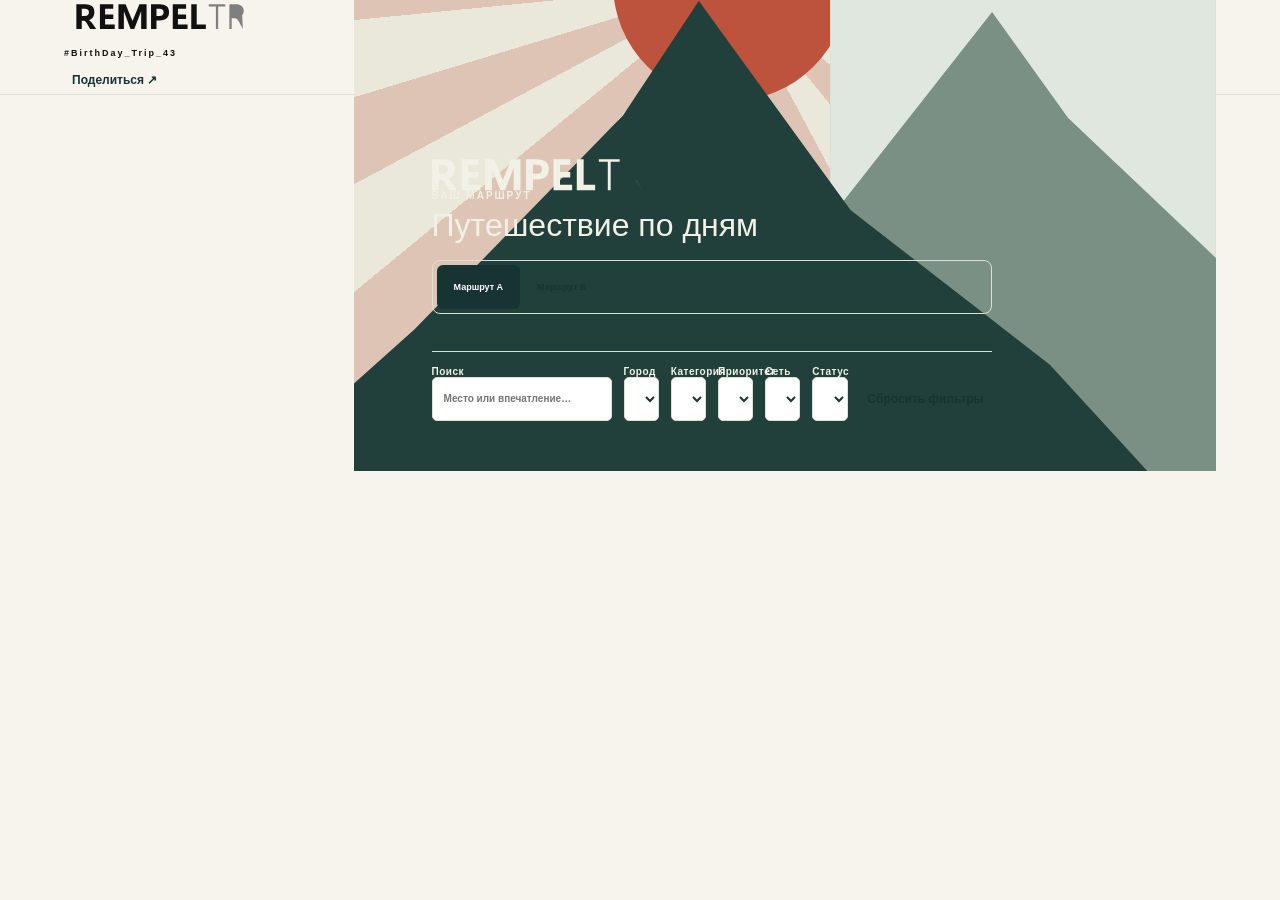
==== index.html @ 2cf1b439 "Bump app entry after recovery" ====
<!doctype html><html lang="ru"><head><meta charset="utf-8"><meta name="viewport" content="width=device-width,initial-scale=1,viewport-fit=cover"><meta name="theme-color" content="#142d2c"><meta name="apple-mobile-web-app-capable" content="yes"><meta name="description" content="REMPELtravel: Япония и Китай, 29 ноября — 11 декабря 2026"><link rel="manifest" href="./manifest.webmanifest?v=33"><link rel="apple-touch-icon" sizes="180x180" href="./apple-touch-icon.png?v=33"><link rel="icon" type="image/png" sizes="32x32" href="./favicon-32.png?v=33"><link rel="icon" type="image/png" sizes="48x48" href="./favicon-48.png?v=33"><link rel="icon" type="image/svg+xml" sizes="any" href="./icon.svg?v=33"><link rel="stylesheet" href="./leaflet.css"><link rel="stylesheet" href="./style.css?v=66"><link rel="stylesheet" href="./mobile.css?v=51"><link rel="stylesheet" href="./journey.css?v=39"><title>REMPEL TRAVEL · За закатами и рассветами</title><link rel="stylesheet" href="./globe.css?v=56"></head><body data-mobile-view="day" data-mobile-filters="closed">
<header><a class="brand" href="./" aria-label="REMPEL TRAVEL"><svg xmlns="http://www.w3.org/2000/svg" viewBox="-50 -50 1093.6047010461334 200" role="img" aria-label="REMPEL TRAVEL"><title>REMPEL TRAVEL</title><desc>Original REMPEL contours, revision 21. TRAVEL: Segoe UI Semilight uppercase; cap height H=H; descriptor #7F7F7F; clear space 0.5H.</desc><g fill="#111111" fill-rule="evenodd" transform="translate(-60 -60)"><path d="M60 60 L96 60 C121 60 133 71 133 92 C133 109 124 120 111 124 C118 127 123 134 128 142 L140.5 160 L116 160 L100 133 C97 128 94 126 89 126 L82 126 L82 160 L60 160 Z M82 78 L82 107 L94 107 C106 107 111 102 111 92 C111 83 106 78 94 78 Z M82 78"/><path d="M155.5 60 L209.5 60 L209.5 78 L176.5 78 L176.5 101 L209.5 101 L209.5 119 L176.5 119 L176.5 142 L215.5 142 L215.5 160 L155.5 160 Z M155.5 60"/><path d="M230.5 60 L259.5 60 L287.5 127 L315.5 60 L344.5 60 L344.5 160 L322.5 160 L322.5 88 L294.5 160 L279.5 160 L252.5 88 L252.5 160 L230.5 160 Z M230.5 60"/><path d="M362.5 60 L397.5 60 C422.5 60 435.5 71 435.5 92 C435.5 113 422.5 125 397.5 125 L384.5 125 L384.5 160 L362.5 160 Z M384.5 78 L384.5 107 L396.5 107 C408.5 107 413.5 102 413.5 92 C413.5 83 408.5 78 396.5 78 Z M384.5 78"/><path d="M450.5 60 L504.5 60 L504.5 78 L471.5 78 L471.5 101 L504.5 101 L504.5 119 L471.5 119 L471.5 142 L510.5 142 L510.5 160 L450.5 160 Z M450.5 60"/><path d="M525.5 60 L547.5 60 L547.5 142 L584.5 142 L584.5 160 L525.5 160 Z M525.5 60"/></g><path fill="#7F7F7F" fill-rule="evenodd" transform="translate(532.9352496631169 -54.11436402190595) scale(1.1425383550697068)" d="M36.377 54.81 L36.377 134.888 L28.259 134.888 L28.259 54.81 L3.052 54.81 L3.052 47.363 L61.646 47.363 L61.646 54.81 Z M123.718 134.888 L110.535 109.802 C109.233 107.32 107.971 105.245 106.751 103.577 C105.53 101.908 104.268 100.576 102.966 99.579 C101.664 98.582 100.271 97.87 98.785 97.443 C97.3 97.015 95.642 96.802 93.811 96.802 L84.167 96.802 L84.167 134.888 L76.05 134.888 L76.05 47.363 L101.257 47.363 C104.553 47.363 107.737 47.852 110.809 48.828 C113.881 49.805 116.618 51.249 119.019 53.162 C121.419 55.074 123.342 57.475 124.786 60.364 C126.231 63.253 126.953 66.61 126.953 70.435 C126.953 73.527 126.485 76.375 125.549 78.979 C124.613 81.584 123.281 83.893 121.552 85.907 C119.822 
<main><section class="mobile-summary" aria-label="Краткий план"><div class="mobile-summary-top"><span>#BirthDay_Trip_43</span><button id="shareAppTop" class="quiet" type="button">Поделиться ↗</button></div><div class="mobile-cover"><h1><span>За закатами</span><em>и рассветами</em></h1><div class="landscape" aria-hidden="true"><span class="sun"></span><span class="mountain back"></span><span class="mountain"></span><span class="landscape-caption"><svg class="landscape-lockup" xmlns="http://www.w3.org/2000/svg" viewBox="0 -110 1801.484470683894 230" role="img" aria-label="REMPEL TRAVEL / JOURNEYS · 日本 · 中国"><title>REMPEL TRAVEL / JOURNEYS · 日本 · 中国</title><desc>Approved REMPEL and thin uppercase TRAVEL / JOURNEYS in one unbroken line. Japanese and Chinese descriptor above JOURNEYS, aligned to its right edge.</desc><g fill="currentColor" fill-rule="evenodd" transform="translate(-60 -60)"><path d="M60 60 L96 60 C121 60 133 71 133 92 C133 109 124 120 111 124 C118 127 123 134 128 142 L140.5 160 L116 160 L100 133 C97 128 94 126 89 126 L82 126 L82 160 L60 160 Z M82 78 L82 107 L94 107 C106 107 111 102 111 92 C111 83 106 78 94 78 Z M82 78"/><path d="M155.5 60 L209.5 60 L209.5 78 L176.5 78 L176.5 101 L209.5 101 L209.5 119 L176.5 119 L176.5 142 L215.5 142 L215.5 160 L155.5 160 Z M155.5 60"/><path d="M230.5 60 L259.5 60 L287.5 127 L315.5 60 L344.5 60 L344.5 160 L322.5 160 L322.5 88 L294.5 160 L279.5 160 L252.5 88 L252.5 160 L230.5 160 Z M230.5 60"/><path d="M362.5 60 L397.5 60 C422.5 60 435.5 71 435.5 92 C435.5 113 422.5 125 397.5 125 L384.5 125 L384.5 160 L362.5 160 Z M384.5 78 L384.5 107 L396.5 107 C408.5 107 413.5 102 413.5 92 C413.5 83 408.5 78 396.5 78 Z M384.5 78"/><path d="M450.5 60 L504.5 60 L504.5 78 L471.5 78 L471.5 101 L504.5 101 L504.5 119 L471.5 119 L471.5 142 L510.5 142 L510.5 160 L450.5 160 Z M450.5 60"/><path d="M525.5 60 L547.5 60 L547.5 142 L584.5 142 L584.5 160 L525.5 160 Z M525.5 60"/></g><path fill="currentColor" fill-rule="evenodd" transform="translate(532.9352496631169 -54.11436402190595) scale(1.1425383550697068)" d="M36.377 54.81 L36.377 134.888 L28.259 134.888 L28.259 54.81 L3.052 54.81 L3.052 47.363 L61.646 47.363 L61.646 54.81 Z M123.718 134.888 L110.535 109.802 C109.233 107.32 107.971 105.245 106.751 103.577 C105.53 10
<section class="toolbar"><div><div class="eyebrow">ВАШ МАРШРУТ</div><h2>Путешествие по дням</h2></div><div class="variant" aria-label="Вариант маршрута"><button id="variantA" aria-pressed="true">Маршрут А</button><button id="variantB" aria-pressed="false">Маршрут Б</button></div></section><p id="variantNote" class="muted"></p>
<nav id="days" aria-label="Дни путешествия"></nav>
<div class="mobile-tools"><button id="mobileFilters" type="button" aria-expanded="false">Фильтры <span aria-hidden="true">☷</span></button></div><section class="filters" aria-label="Фильтры"><label class="search">Поиск<input id="search" type="search" placeholder="Место или впечатление…"></label><label>Город<select id="city"><option value="">Все города</option></select></label><label>Категория<select id="category"><option value="">Все категории</option></select></label><label>Приоритет<select id="priority"><option value="">Все приоритеты</option><option value="main">Обязательно</option><option value="optional">По желанию</option><option value="reserve">Резерв</option></select></label><label>Сеть<select id="networkFilter"><option value="">Все сети и места</option><option value="on-running">ON / On Running</option><option value="flower-mountain">Flower MOUNTAIN</option><option value="hashilab">HASHI LAB</option><option value="art-supplies">ART SUPPLIES</option></select></label><label>Статус<select id="status"><option value="">Все места</option><option value="pending">Предстоит</option><option value="visited">Посещено</option><option value="skipped">Пропущено (ON)</option></select></label><button id="clearFilters" class="quiet">Сбросить фильтры</button></section>
<section class="journey"><div class="map-column"><div class="map-heading"><span>КАРТА ВПЕЧАТЛЕНИЙ</span><button id="fit" class="quiet">Все точки ↗</button></div><div class="map-mode-controls"><label>Карта<select id="mapMode"><option value="google">Google Maps · поиск места</option><option value="route">Все места дня · маршрут</option></select></label><label id="googlePlaceField">Показать на Google-карте<select id="googlePlace"><option value="">Обзор города</option></select></label></div><div class="map-source-controls"><label id="esriSourceField">Подложка <select id="mapProvider"><option value="english">Английские названия · Esri</option><option value="streets">Улицы · Esri (EN + местные)</option></select></label><button id="retryMap" class="quiet">Повторить ↻</button><a id="googleMap" class="google-map-link" href="https://www.google.com/maps/" target="_blank" rel="noopener">Google Maps ↗</a></div><iframe id="googleFrame" title="Google Maps — карта выбранного дня или места" loading="lazy" referrerpolicy="strict-origin-when-cross-origin" allowfullscreen></iframe><div id="map" aria-label="Интерактивная карта маршрута" hidden></div><p id="mapState" class="map-load-state" role="status">Загружаем карту…</p><label class="network-map-toggle"><input type="checkbox" id="showNetworkAlternatives"> Показать закрытые сетевые альтернативы</label><section id="mapLocationCoverage" class="map-location-coverage" aria-label="Все локации на карте"></section><section id="mapItinerary" class="map-itinerary" hidden><p id="mapPlanCoverage" role="status"></p><p id="mapPlanMissing"></p><details><summary id="mapSequenceTitle">Последовательность дня</summary><ol id="mapSequence"></ol></details></section><div class="legend"><span><i></i>Предстоит</span><span><i class="green"></i>Посещено</span><span><i class="orange"></i>Опционально / резерв</span></div><p class="map-disclaimer">Пунктир показывает порядок точек. Сплошные линии появляются после расчёта дорог ниже. Маркеры приблизительны; источники указаны в карточках, входы не проверены. Знак ? — филиал или совпадение ещё не выбраны. Маркер с + объединяет несколько записей в одной точке. Для Китая используйте поиск по китайскому названию в AMap или Apple Maps.</p><section id="roadRoutes" class="road-routes" aria-label="Маршруты по дорогам"></section><div id="weather" class="weather"></div></div><div class="day-column"><div id="dayIntro"></div><section id="journeyFollow" class="journey-follow" aria-label="Прохождение маршрута"></section><div id="places" aria-live="polite"></div></div></section>
<section class="stays"><div class="eyebrow">ПЯТЬ ОСТАНОВОК ДЛЯ ОТДЫХА</div><h2>Ваши отели</h2><p class="muted">Оплачены по вашему сообщению. Названия и даты восстановлены из проекта; бронирования и условия тарифа здесь не проверяются.</p><div id="hotels"></div></section>
<section class="catalog-update" id="catalogUpdate"></section><section id="flightGlobe" class="flight-globe" aria-label="Глобус авиамаршрута"></section><section class="practical"><div><h2>Всё важное — с собой</h2><button id="shareAppMore" type="button">Поделиться приложением ↗</button><p>У попутчика будут свои отметки. Прогресс можно передавать вручную через экспорт и импорт ниже.</p><p>Safari → «Поделиться» → «На экран Домой». После первого открытия расписание, карта точек и отметки доступны без сети. Подложка карты и погода требуют интернета.</p><p>Отметки хранятся только в этом браузере. Для второго телефона экспортируйте файл и импортируйте его там.</p><button id="export">Сохранить прогресс ↓</button><label class="import">Загрузить прогресс<input id="import" type="file" accept="application/json,.json"></label><p id="storageStatus" role="status"></p></div><div><h2>Достоверность данных</h2><p>Временные окна поездки взяты из вашей истории, не из билетов. Цены и номера брони не добавлялись. В варианте Б обязательность Otagi и G-Cans — приоритет плана, а не подтверждённый доступ.</p><p>Прогноз загружается отдельно с датой получения. Климатическая заметка не является прогнозом. Рассветы и закаты — астрономический расчёт для ровного горизонта; горы, облака и режим работы влияют на наблюдение.</p><p><a href="https://open-meteo.com/en/docs" target="_blank" rel="noopener">Open-Meteo</a> · <a href="https://www.openstreetmap.org/copyright" target="_blank" rel="noopener">© OpenStreetMap</a> · <a href="https://www.princehotels.co.jp/hakone-area/sanpo/en/" target="_blank" rel="noopener">Ранний доступ Ryuguden</a></p></div></section></main>
<footer><span>REMPEL TRAVEL</span><span>Собирайте впечатления. Сохраняйте свой ритм.</span></footer><nav class="mobile-nav" aria-label="Основные разделы"><button data-mobile-screen="day" aria-current="page"><span aria-hidden="true">☷</span>День</button><button data-mobile-screen="map"><span aria-hidden="true">⌖</span>Карта</button><button data-mobile-screen="catalog"><span aria-hidden="true">▦</span>Каталог</button><button data-mobile-screen="stays"><span aria-hidden="true">⌂</span>Отели</button><button data-mobile-screen="more"><span aria-hidden="true">···</span>Ещё</button></nav><dialog id="shareDialog"><button id="closeShare" class="quiet" type="button" aria-label="Закрыть">✕</button><h2>Поездка вдвоём</h2><p id="shareExplanation"></p><button id="shareLink" type="button">Отправить ссылку</button><a id="downloadApp" class="download-app" download="REMPELtravel.html" href="./share.html">Скачать HTML для передачи ↓</a><p>Маршрут будет одинаковым, галочки — отдельными на каждом телефоне. Для переноса отметок используйте «Сохранить прогресс» и «Загрузить прогресс».</p><p class="muted">На iPhone удобнее опубликованная HTTPS-ссылка: файл HTML может открыться в просмотрщике без интерактивных функций.</p><p id="shareStatus" role="status"></p></dialog><dialog id="journeyEditor"><button type="button" id="closeJourneyEditor" class="quiet" aria-label="Закрыть редактор">✕</button><div id="journeyEditorBody"></div></dialog><dialog id="journeyProposal"><button type="button" id="closeJourneyProposal" class="quiet" aria-label="Закрыть предложение">✕</button><div id="journeyProposalBody"></div><button type="button" id="journeyApply">Подтвердить новый порядок</button></dialog><dialog id="nearbyDialog"><h2 id="nearbyTitle"></h2><p>Близость по GPS не доказывает посещение. Подтвердите сами.</p><div class="nearby-actions"><button type="button" id="nearbyYes">✓ Да, посетили</button><button type="button" id="nearbyLater">Ещё осматриваем</button><button type="button" id="nearbyPassed">Прошли мимо</button></div><p class="journey-help">Отметку можно отменить в карточке места.</p></dialog><div id="toast" role="status"></div><dialog id="detail"><button id="closeDetail" aria-label="Закрыть карточку">✕</button><div id="detailBody"></div></dialog>
<script src="./leaflet.js"></script><script src="./suncalc.js"></script><script type="module" src="./app.mjs?v=70"></script><script type="module" src="./globe.mjs?v=56"></script></body></html>
---- leaflet.css ----
/* required styles */

.leaflet-pane,
.leaflet-tile,
.leaflet-marker-icon,
.leaflet-marker-shadow,
.leaflet-tile-container,
.leaflet-pane > svg,
.leaflet-pane > canvas,
.leaflet-zoom-box,
.leaflet-image-layer,
.leaflet-layer {
	position: absolute;
	left: 0;
	top: 0;
	}
.leaflet-container {
	overflow: hidden;
	}
.leaflet-tile,
.leaflet-marker-icon,
.leaflet-marker-shadow {
	-webkit-user-select: none;
	   -moz-user-select: none;
	        user-select: none;
	  -webkit-user-drag: none;
	}
/* Prevents IE11 from highlighting tiles in blue */
.leaflet-tile::selection {
	background: transparent;
}
/* Safari renders non-retina tile on retina better with this, but Chrome is worse */
.leaflet-safari .leaflet-tile {
	image-rendering: -webkit-optimize-contrast;
	}
/* hack that prevents hw layers "stretching" when loading new tiles */
.leaflet-safari .leaflet-tile-container {
	width: 1600px;
	height: 1600px;
	-webkit-transform-origin: 0 0;
	}
.leaflet-marker-icon,
.leaflet-marker-shadow {
	display: block;
	}
/* .leaflet-container svg: reset svg max-width decleration shipped in Joomla! (joomla.org) 3.x */
/* .leaflet-container img: map is broken in FF if you have max-width: 100% on tiles */
.leaflet-container .leaflet-overlay-pane svg {
	max-width: none !important;
	max-height: none !important;
	}
.leaflet-container .leaflet-marker-pane img,
.leaflet-container .leaflet-shadow-pane img,
.leaflet-container .leaflet-tile-pane img,
.leaflet-container img.leaflet-image-layer,
.leaflet-container .leaflet-tile {
	max-width: none !important;
	max-height: none !important;
	width: auto;
	padding: 0;
	}

.leaflet-container img.leaflet-tile {
	/* See: https://bugs.chromium.org/p/chromium/issues/detail?id=600120 */
	mix-blend-mode: plus-lighter;
}

.leaflet-container.leaflet-touch-zoom {
	-ms-touch-action: pan-x pan-y;
	touch-action: pan-x pan-y;
	}
.leaflet-container.leaflet-touch-drag {
	-ms-touch-action: pinch-zoom;
	/* Fallback for FF which doesn't support pinch-zoom */
	touch-action: none;
	touch-action: pinch-zoom;
}
.leaflet-container.leaflet-touch-drag.leaflet-touch-zoom {
	-ms-touch-action: none;
	touch-action: none;
}
.leaflet-container {
	-webkit-tap-highlight-color: transparent;
}
.leaflet-container a {
	-webkit-tap-highlight-color: rgba(51, 181, 229, 0.4);
}
.leaflet-tile {
	filter: inherit;
	visibility: hidden;
	}
.leaflet-tile-loaded {
	visibility: inherit;
	}
.leaflet-zoom-box {
	width: 0;
	height: 0;
	-moz-box-sizing: border-box;
	     box-sizing: border-box;
	z-index: 800;
	}
/* workaround for https://bugzilla.mozilla.org/show_bug.cgi?id=888319 */
.leaflet-overlay-pane svg {
	-moz-user-select: none;
	}

.leaflet-pane         { z-index: 400; }

.leaflet-tile-pane    { z-index: 200; }
.leaflet-overlay-pane { z-index: 400; }
.leaflet-shadow-pane  { z-index: 500; }
.leaflet-marker-pane  { z-index: 600; }
.leaflet-tooltip-pane   { z-index: 650; }
.leaflet-popup-pane   { z-index: 700; }

.leaflet-map-pane canvas { z-index: 100; }
.leaflet-map-pane svg    { z-index: 200; }

.leaflet-vml-shape {
	width: 1px;
	height: 1px;
	}
.lvml {
	behavior: url(#default#VML);
	display: inline-block;
	position: absolute;
	}


/* control positioning */

.leaflet-control {
	position: relative;
	z-index: 800;
	pointer-events: visiblePainted; /* IE 9-10 doesn't have auto */
	pointer-events: auto;
	}
.leaflet-top,
.leaflet-bottom {
	position: absolute;
	z-index: 1000;
	pointer-events: none;
	}
.leaflet-top {
	top: 0;
	}
.leaflet-right {
	right: 0;
	}
.leaflet-bottom {
	bottom: 0;
	}
.leaflet-left {
	left: 0;
	}
.leaflet-control {
	float: left;
	clear: both;
	}
.leaflet-right .leaflet-control {
	float: right;
	}
.leaflet-top .leaflet-control {
	margin-top: 10px;
	}
.leaflet-bottom .leaflet-control {
	margin-bottom: 10px;
	}
.leaflet-left .leaflet-control {
	margin-left: 10px;
	}
.leaflet-right .leaflet-control {
	margin-right: 10px;
	}


/* zoom and fade animations */

.leaflet-fade-anim .leaflet-popup {
	opacity: 0;
	-webkit-transition: opacity 0.2s linear;
	   -moz-transition: opacity 0.2s linear;
	        transition: opacity 0.2s linear;
	}
.leaflet-fade-anim .leaflet-map-pane .leaflet-popup {
	opacity: 1;
	}
.leaflet-zoom-animated {
	-webkit-transform-origin: 0 0;
	    -ms-transform-origin: 0 0;
	        transform-origin: 0 0;
	}
svg.leaflet-zoom-animated {
	will-change: transform;
}

.leaflet-zoom-anim .leaflet-zoom-animated {
	-webkit-transition: -webkit-transform 0.25s cubic-bezier(0,0,0.25,1);
	   -moz-transition:    -moz-transform 0.25s cubic-bezier(0,0,0.25,1);
	        transition:         transform 0.25s cubic-bezier(0,0,0.25,1);
	}
.leaflet-zoom-anim .leaflet-tile,
.leaflet-pan-anim .leaflet-tile {
	-webkit-transition: none;
	   -moz-transition: none;
	        transition: none;
	}

.leaflet-zoom-anim .leaflet-zoom-hide {
	visibility: hidden;
	}


/* cursors */

.leaflet-interactive {
	cursor: pointer;
	}
.leaflet-grab {
	cursor: -webkit-grab;
	cursor:    -moz-grab;
	cursor:         grab;
	}
.leaflet-crosshair,
.leaflet-crosshair .leaflet-interactive {
	cursor: crosshair;
	}
.leaflet-popup-pane,
.leaflet-control {
	cursor: auto;
	}
.leaflet-dragging .leaflet-grab,
.leaflet-dragging .leaflet-grab .leaflet-interactive,
.leaflet-dragging .leaflet-marker-draggable {
	cursor: move;
	cursor: -webkit-grabbing;
	cursor:    -moz-grabbing;
	cursor:         grabbing;
	}

/* marker & overlays interactivity */
.leaflet-marker-icon,
.leaflet-marker-shadow,
.leaflet-image-layer,
.leaflet-pane > svg path,
.leaflet-tile-container {
	pointer-events: none;
	}

.leaflet-marker-icon.leaflet-interactive,
.leaflet-image-layer.leaflet-interactive,
.leaflet-pane > svg path.leaflet-interactive,
svg.leaflet-image-layer.leaflet-interactive path {
	pointer-events: visiblePainted; /* IE 9-10 doesn't have auto */
	pointer-events: auto;
	}

/* visual tweaks */

.leaflet-container {
	background: #ddd;
	outline-offset: 1px;
	}
.leaflet-container a {
	color: #0078A8;
	}
.leaflet-zoom-box {
	border: 2px dotted #38f;
	background: rgba(255,255,255,0.5);
	}


/* general typography */
.leaflet-container {
	font-family: "Helvetica Neue", Arial, Helvetica, sans-serif;
	font-size: 12px;
	font-size: 0.75rem;
	line-height: 1.5;
	}


/* general toolbar styles */

.leaflet-bar {
	box-shadow: 0 1px 5px rgba(0,0,0,0.65);
	border-radius: 4px;
	}
.leaflet-bar a {
	background-color: #fff;
	border-bottom: 1px solid #ccc;
	width: 26px;
	height: 26px;
	line-height: 26px;
	display: block;
	text-align: center;
	text-decoration: none;
	color: black;
	}
.leaflet-bar a,
.leaflet-control-layers-toggle {
	background-position: 50% 50%;
	background-repeat: no-repeat;
	display: block;
	}
.leaflet-bar a:hover,
.leaflet-bar a:focus {
	background-color: #f4f4f4;
	}
.leaflet-bar a:first-child {
	border-top-left-radius: 4px;
	border-top-right-radius: 4px;
	}
.leaflet-bar a:last-child {
	border-bottom-left-radius: 4px;
	border-bottom-right-radius: 4px;
	border-bottom: none;
	}
.leaflet-bar a.leaflet-disabled {
	cursor: default;
	background-color: #f4f4f4;
	color: #bbb;
	}

.leaflet-touch .leaflet-bar a {
	width: 30px;
	height: 30px;
	line-height: 30px;
	}
.leaflet-touch .leaflet-bar a:first-child {
	border-top-left-radius: 2px;
	border-top-right-radius: 2px;
	}
.leaflet-touch .leaflet-bar a:last-child {
	border-bottom-left-radius: 2px;
	border-bottom-right-radius: 2px;
	}

/* zoom control */

.leaflet-control-zoom-in,
.leaflet-control-zoom-out {
	font: bold 18px 'Lucida Console', Monaco, monospace;
	text-indent: 1px;
	}

.leaflet-touch .leaflet-control-zoom-in, .leaflet-touch .leaflet-control-zoom-out  {
	font-size: 22px;
	}


/* layers control */

.leaflet-control-layers {
	box-shadow: 0 1px 5px rgba(0,0,0,0.4);
	background: #fff;
	border-radius: 5px;
	}
.leaflet-control-layers-toggle {
	background-image: url(images/layers.png);
	width: 36px;
	height: 36px;
	}
.leaflet-retina .leaflet-control-layers-toggle {
	background-image: url(images/layers-2x.png);
	background-size: 26px 26px;
	}
.leaflet-touch .leaflet-control-layers-toggle {
	width: 44px;
	height: 44px;
	}
.leaflet-control-layers .leaflet-control-layers-list,
.leaflet-control-layers-expanded .leaflet-control-layers-toggle {
	display: none;
	}
.leaflet-control-layers-expanded .leaflet-control-layers-list {
	display: block;
	position: relative;
	}
.leaflet-control-layers-expanded {
	padding: 6px 10px 6px 6px;
	color: #333;
	background: #fff;
	}
.leaflet-control-layers-scrollbar {
	overflow-y: scroll;
	overflow-x: hidden;
	padding-right: 5px;
	}
.leaflet-control-layers-selector {
	margin-top: 2px;
	position: relative;
	top: 1px;
	}
.leaflet-control-layers label {
	display: block;
	font-size: 13px;
	font-size: 1.08333em;
	}
.leaflet-control-layers-separator {
	height: 0;
	border-top: 1px solid #ddd;
	margin: 5px -10px 5px -6px;
	}

/* Default icon URLs */
.leaflet-default-icon-path { /* used only in path-guessing heuristic, see L.Icon.Default */
	background-image: url(images/marker-icon.png);
	}


/* attribution and scale controls */

.leaflet-container .leaflet-control-attribution {
	background: #fff;
	background: rgba(255, 255, 255, 0.8);
	margin: 0;
	}
.leaflet-control-attribution,
.leaflet-control-scale-line {
	padding: 0 5px;
	color: #333;
	line-height: 1.4;
	}
.leaflet-control-attribution a {
	text-decoration: none;
	}
.leaflet-control-attribution a:hover,
.leaflet-control-attribution a:focus {
	text-decoration: underline;
	}
.leaflet-attribution-flag {
	display: inline !important;
	vertical-align: baseline !important;
	width: 1em;
	height: 0.6669em;
	}
.leaflet-left .leaflet-control-scale {
	margin-left: 5px;
	}
.leaflet-bottom .leaflet-control-scale {
	margin-bottom: 5px;
	}
.leaflet-control-scale-line {
	border: 2px solid #777;
	border-top: none;
	line-height: 1.1;
	padding: 2px 5px 1px;
	white-space: nowrap;
	-moz-box-sizing: border-box;
	     box-sizing: border-box;
	background: rgba(255, 255, 255, 0.8);
	text-shadow: 1px 1px #fff;
	}
.leaflet-control-scale-line:not(:first-child) {
	border-top: 2px solid #777;
	border-bottom: none;
	margin-top: -2px;
	}
.leaflet-control-scale-line:not(:first-child):not(:last-child) {
	border-bottom: 2px solid #777;
	}

.leaflet-touch .leaflet-control-attribution,
.leaflet-touch .leaflet-control-layers,
.leaflet-touch .leaflet-bar {
	box-shadow: none;
	}
.leaflet-touch .leaflet-control-layers,
.leaflet-touch .leaflet-bar {
	border: 2px solid rgba(0,0,0,0.2);
	background-clip: padding-box;
	}


/* popup */

.leaflet-popup {
	position: absolute;
	text-align: center;
	margin-bottom: 20px;
	}
.leaflet-popup-content-wrapper {
	padding: 1px;
	text-align: left;
	border-radius: 12px;
	}
.leaflet-popup-content {
	margin: 13px 24px 13px 20px;
	line-height: 1.3;
	font-size: 13px;
	font-size: 1.08333em;
	min-height: 1px;
	}
.leaflet-popup-content p {
	margin: 17px 0;
	margin: 1.3em 0;
	}
.leaflet-popup-tip-container {
	width: 40px;
	height: 20px;
	position: absolute;
	left: 50%;
	margin-top: -1px;
	margin-left: -20px;
	overflow: hidden;
	pointer-events: none;
	}
.leaflet-popup-tip {
	width: 17px;
	height: 17px;
	padding: 1px;

	margin: -10px auto 0;
	pointer-events: auto;

	-webkit-transform: rotate(45deg);
	   -moz-transform: rotate(45deg);
	    -ms-transform: rotate(45deg);
	        transform: rotate(45deg);
	}
.leaflet-popup-content-wrapper,
.leaflet-popup-tip {
	background: white;
	color: #333;
	box-shadow: 0 3px 14px rgba(0,0,0,0.4);
	}
.leaflet-container a.leaflet-popup-close-button {
	position: absolute;
	top: 0;
	right: 0;
	border: none;
	text-align: center;
	width: 24px;
	height: 24px;
	font: 16px/24px Tahoma, Verdana, sans-serif;
	color: #757575;
	text-decoration: none;
	background: transparent;
	}
.leaflet-container a.leaflet-popup-close-button:hover,
.leaflet-container a.leaflet-popup-close-button:focus {
	color: #585858;
	}
.leaflet-popup-scrolled {
	overflow: auto;
	}

.leaflet-oldie .leaflet-popup-content-wrapper {
	-ms-zoom: 1;
	}
.leaflet-oldie .leaflet-popup-tip {
	width: 24px;
	margin: 0 auto;

	-ms-filter: "progid:DXImageTransform.Microsoft.Matrix(M11=0.70710678, M12=0.70710678, M21=-0.70710678, M22=0.70710678)";
	filter: progid:DXImageTransform.Microsoft.Matrix(M11=0.70710678, M12=0.70710678, M21=-0.70710678, M22=0.70710678);
	}

.leaflet-oldie .leaflet-control-zoom,
.leaflet-oldie .leaflet-control-layers,
.leaflet-oldie .leaflet-popup-content-wrapper,
.leaflet-oldie .leaflet-popup-tip {
	border: 1px solid #999;
	}


/* div icon */

.leaflet-div-icon {
	background: #fff;
	border: 1px solid #666;
	}


/* Tooltip */
/* Base styles for the element that has a tooltip */
.leaflet-tooltip {
	position: absolute;
	padding: 6px;
	background-color: #fff;
	border: 1px solid #fff;
	border-radius: 3px;
	color: #222;
	white-space: nowrap;
	-webkit-user-select: none;
	-moz-user-select: none;
	-ms-user-select: none;
	user-select: none;
	pointer-events: none;
	box-shadow: 0 1px 3px rgba(0,0,0,0.4);
	}
.leaflet-tooltip.leaflet-interactive {
	cursor: pointer;
	pointer-events: auto;
	}
.leaflet-tooltip-top:before,
.leaflet-tooltip-bottom:before,
.leaflet-tooltip-left:before,
.leaflet-tooltip-right:before {
	position: absolute;
	pointer-events: none;
	border: 6px solid transparent;
	background: transparent;
	content: "";
	}

/* Directions */

.leaflet-tooltip-bottom {
	margin-top: 6px;
}
.leaflet-tooltip-top {
	margin-top: -6px;
}
.leaflet-tooltip-bottom:before,
.leaflet-tooltip-top:before {
	left: 50%;
	margin-left: -6px;
	}
.leaflet-tooltip-top:before {
	bottom: 0;
	margin-bottom: -12px;
	border-top-color: #fff;
	}
.leaflet-tooltip-bottom:before {
	top: 0;
	margin-top: -12px;
	margin-left: -6px;
	border-bottom-color: #fff;
	}
.leaflet-tooltip-left {
	margin-left: -6px;
}
.leaflet-tooltip-right {
	margin-left: 6px;
}
.leaflet-tooltip-left:before,
.leaflet-tooltip-right:before {
	top: 50%;
	margin-top: -6px;
	}
.leaflet-tooltip-left:before {
	right: 0;
	margin-right: -12px;
	border-left-color: #fff;
	}
.leaflet-tooltip-right:before {
	left: 0;
	margin-left: -12px;
	border-right-color: #fff;
	}

/* Printing */

@media print {
	/* Prevent printers from removing background-images of controls. */
	.leaflet-control {
		-webkit-print-color-adjust: exact;
		print-color-adjust: exact;
		}
	}
---- style.css ----
:root{--ink:#173332;--paper:#f6f4ed;--red:#ba4b37;--line:#dedfd5;--muted:#667675;--green:#23775d;--orange:#a57623}*{box-sizing:border-box}body{margin:0;background:var(--paper);color:var(--ink);font:15px/1.55 Calibri,sans-serif}button,input,select{font:inherit}button,a,label,input,select{-webkit-tap-highlight-color:transparent}button{cursor:pointer;border:1px solid var(--line);border-radius:6px;background:white;color:var(--ink);min-height:44px;padding:10px 17px}button:hover{border-color:var(--ink)}button:focus-visible,a:focus-visible,input:focus-visible,select:focus-visible{outline:3px solid #d59e45;outline-offset:3px}a{color:inherit;text-underline-offset:4px}header{height:95px;max-width:1440px;margin:auto;padding:20px 5%;display:flex;align-items:center;justify-content:space-between;border-bottom:1px solid var(--line)}.brand{font-weight:750;font-size:26px;letter-spacing:5px;text-decoration:none;line-height:1.1}.brand span{display:block;font-size:9px;letter-spacing:3.4px;margin-top:7px}.header-note{font-size:12px;text-transform:uppercase;letter-spacing:2px}#connection{font-size:12px}main{max-width:1320px;margin:auto;padding:0 38px}.hero{display:grid;grid-template-columns:1fr 1fr;min-height:400px;overflow:hidden;border-bottom:1px solid var(--line);margin-bottom:42px}.hero-copy{padding:45px 0 30px}.eyebrow{font-size:10px;letter-spacing:2px;font-weight:700}.hero h1{font-family:Calibri,sans-serif;font-size:76px;line-height:.98;font-weight:400;letter-spacing:-3px;margin:22px 0}.hero em{font-weight:400;color:var(--red)}.hero p{font-size:18px}.hero p span{font-size:13px;color:var(--muted)}.trip-stats{display:flex;gap:35px;margin-top:25px;font-size:25px}.trip-stats small{font-size:10px;text-transform:uppercase;letter-spacing:1px;display:block;color:var(--muted)}.landscape{background:#e9e8db;position:relative;overflow:hidden;margin:30px 0 30px 20px;border-radius:100% 100% 0 0 / 75% 75% 0 0;min-height:350px}.sun{position:absolute;width:135px;height:135px;background:#bd523d;border-radius:50%;top:50px;left:37%}.mountain{position:absolute;background:#21403c;width:110%;height:240px;clip-path:polygon(0 100%,20% 66%,42% 23%,50% 0,66% 42%,87% 73%,100% 100%);bottom:-20px;left:-15%}.mountain.back{left:19%;bottom:0;background:#7b9084;height:210px;transform:scaleX(-1)}.landscape-caption{position:absolute;bottom:23px;left:28px;color:#f2f1e7;font-size:11px;letter-spacing:3px}.landscape-number{position:absolute;right:25px;bottom:5px;font:85px Calibri;color:#ffffff2e}.toolbar{display:flex;justify-content:space-between;align-items:center;gap:15px}h2{font:32px/1.2 Calibri,sans-serif;font-weight:400;margin:10px 0 15px}.variant{display:flex;padding:4px;border:1px solid var(--line);border-radius:8px}.variant button{border:0;background:transparent;white-space:nowrap}.variant [aria-pressed=true]{background:var(--ink);color:white}.muted{color:var(--muted);font-size:13px}#variantNote{margin:0 0 20px}#days{display:flex;gap:8px;overflow:auto;padding:0 0 17px;scrollbar-width:thin}#days button{min-width:86px;text-align:left;padding:10px 14px;background:transparent;border-radius:4px;font-size:10px}#days strong{display:block;font-size:23px;font-weight:500}#days button.active{background:var(--ink);color:white;border-color:var(--ink)}.filters{display:flex;gap:12px;align-items:flex-end;padding:20px 0;border-top:1px solid var(--line)}.filters label{font-size:10px;letter-spacing:.5px;flex:1;min-width:0}.filters .search{flex:1.5}input,select{display:block;width:100%;background:#fff;border:1px solid var(--line);border-radius:5px;padding:11px;color:var(--ink);margin-top:5px;min-height:44px}.quiet{background:transparent;border:0;padding:5px 8px;font-size:12px}.journey{display:grid;grid-template-columns:1.15fr 1fr;gap:32px;align-items:start}.map-column{position:sticky;top:15px}.map-heading{display:flex;justify-content:space-between;align-items:center;border:1px solid var(--line);border-bottom:0;padding:3px 12px;font-size:9px;letter-spacing:1.5px;background:#eeeede}#map{height:470px;background:#e0e7df;border:1px solid var(--line);z-index:1}.leaflet-container{font-family:inherit}.pin{border-radius:50%;color:white;background:var(--red);border:2px solid white;box-shadow:0 2px 8px #0004;text-align:center;line-height:26px;font-weight:700;font-size:11px}.pin.done{background:var(--green)}.pin.optional{background:var(--orange)}.legend{display:flex;gap:15px;flex-wrap:wrap;font-size:10px;margin:15px 0 8px}.legend i{display:inline-block;width:7px;height:7px;border-radius:50%;background:var(--red);margin-right:6px}.legend i.green{background:var(--green)}.legend i.orange{background:var(--orange)}.map-disclaimer{font-size:10px;color:var(--muted);max-width:650px}.weather{padding:18px;background:#e9ede5;border-radius:5px;margin:22px 0}.weather h3{font-size:13px;margin:0 0 8px}.weather p{font-size:12px;margin:8px 0}.solar{display:flex;gap:25px}.solar strong{font-size:23px;font-weight:400;display:block}.solar small{font-size:10px}.day-kicker{font-size:10px;letter-spacing:1px;text-transform:uppercase;color:var(--red)}.day-column h2{font-size:30px;margin:8px 0}.day-note{font-size:12px;color:var(--muted);margin-bottom:22px}.result-count{font-size:10px;letter-spacing:1px;text-transform:uppercase;margin:17px 0}article.place{display:grid;grid-template-columns:28px 1fr;gap:12px;background:#fffdfa;border:1px solid var(--line);border-radius:5px;padding:17px;margin:0 0 10px}article.place.done{background:#edf4ee;border-color:#c2dacb}.check{width:23px;height:23px;accent-color:var(--green);margin:4px 0;cursor:pointer}.place-top{display:flex;justify-content:space-between;gap:10px;align-items:center}.tag{font-size:9px;text-transform:uppercase;letter-spacing:1px;color:var(--muted)}.time{font-size:11px;font-weight:700;color:var(--red)}.place h3{margin:6px 0;font-size:16px;font-weight:600;line-height:1.3}.place h3 button{font:inherit;min-height:0;padding:0;border:0;background:none;text-align:left}.place p{font-size:12px;color:var(--muted);margin:7px 0}.place-links{display:flex;gap:13px;flex-wrap:wrap;font-size:11px;margin-top:12px}.geo-note{font-size:10px!important;color:#98702e!important}.empty{padding:40px 15px;border:1px dashed var(--line);color:var(--muted)}.stays{border-top:1px solid var(--line);margin-top:45px;padding-top:28px}#hotels{display:grid;grid-template-columns:repeat(5,1fr);gap:12px;margin:22px 0}.hotel{border-top:2px solid var(--ink);padding:14px 10px 14px 0}.hotel small{font-size:10px;color:var(--red)}.hotel h3{font-size:14px;min-height:55px;margin:10px 0}.hotel p{font-size:11px;color:var(--muted)}.hotel a{font-size:11px}.practical{display:grid;grid-template-columns:1fr 1fr;gap:55px;padding:30px 0 40px;border-top:1px solid var(--line)}.practical h2{font-size:25px}.practical p{font-size:12px;color:var(--muted)}.import{display:inline-block;padding:12px;cursor:pointer;text-decoration:underline;font-size:12px}.import input{position:absolute;width:1px;height:1px;opacity:0;padding:0;min-height:0}footer{display:flex;justify-content:space-between;gap:20px;background:var(--ink);color:var(--paper);padding:25px 5%;font-size:11px;letter-spacing:1px}dialog{max-width:540px;width:calc(100% - 24px);border:0;border-radius:12px;padding:30px;background:var(--paper);color:var(--ink);max-height:90dvh}dialog::backdrop{background:#10282699}#closeDetail{float:right}dialog h2{font-size:30px;clear:both;padding-top:15px}dialog p{font-size:13px}dialog select{margin:15px 0}#toast{position:fixed;bottom:25px;left:50%;transform:translateX(-50%);background:var(--ink);color:white;padding:12px 20px;border-radius:8px;z-index:2000;display:none;max-width:90%;font-size:12px}#toast.show{display:block}@media(min-width:1500px){main{max-width:1400px}}@media(max-width:800px){header{height:78px;padding:15px 20px}.header-note{display:none}main{padding:0 20px}.hero{min-height:320px;grid-template-columns:1.1fr .9fr;margin-bottom:27px}.hero-copy{padding:30px 0 20px}.hero h1{font-size:53px;letter-spacing:-2px}.hero p{font-size:16px}.hero p span{font-size:11px}.eyebrow{font-size:8px;letter-spacing:1.2px}.landscape{margin:25px -60px 25px 5px;min-height:260px}.sun{width:85px;height:85px;top:55px;left:25%}.mountain{height:190px}.mountain.back{height:170px}.landscape-caption{font-size:8px;left:15px}.landscape-number{display:none}.trip-stats{gap:22px;font-size:22px}.trip-stats small{font-size:8px}h2{font-size:27px}.toolbar{align-items:start}.variant button{padding:9px;font-size:12px}.filters{flex-wrap:wrap;gap:9px}.filters .search{flex-basis:100%}.filters label{flex-basis:27%}.filters .quiet{width:100%;text-align:right;min-height:30px}.journey{grid-template-columns:1fr;gap:20px}.map-column{position:static}#map{height:310px}.map-disclaimer{font-size:10px}.weather{margin:18px 0 5px}.day-column h2{font-size:29px}#hotels{grid-template-columns:1fr 1fr}.hotel:last-child{grid-column:1/-1}.hotel h3{min-height:0}.practical{grid-template-columns:1fr;gap:22px}footer{flex-direction:column;gap:8px}#days button{min-width:74px}.place-links a{padding:5px 0}button,input,select{font-size:16px}}@media(prefers-reduced-motion:no-preference){button{transition:background .15s}}
.map-column,.day-column{min-width:0}.place h3{overflow-wrap:anywhere}@media(max-width:480px){.toolbar{flex-direction:column;align-items:stretch}.variant{align-self:flex-start}.place-top{flex-wrap:wrap}.hero{grid-template-columns:1.2fr .8fr}.hero h1{font-size:46px}.landscape{margin-right:-35px}.header-note{display:none}}
.brand{font-size:22px;letter-spacing:1px}.brand span{font-size:9px;letter-spacing:2px}.hero h1{font-size:62px}@media(max-width:800px){.brand{font-size:19px}.hero h1{font-size:34px;letter-spacing:-1px}}

.brand{display:block;line-height:1;color:#111;flex-shrink:0}.brand svg{display:block;width:270px;height:auto;max-width:100%}.header-note{font-family:Calibri,sans-serif;font-size:12px;letter-spacing:1px}@media(max-width:800px){.brand svg{width:230px}header{gap:12px}#connection{white-space:nowrap;font-size:10px}}@media(max-width:360px){.brand svg{width:205px}}
.trip-hashtag{margin-top:20px;font-family:Calibri,sans-serif;font-size:18px;line-height:1.4;letter-spacing:.5px;color:var(--red)}.hero .trip-hashtag+h1{margin-top:12px}@media(max-width:800px){.trip-hashtag{font-size:15px;margin-top:16px}}

.landscape-logo-row{display:flex;align-items:center;flex-wrap:wrap;gap:0 8px;margin-top:3px}.landscape-wordmark{display:block;width:170px;height:auto;flex-shrink:0}.landscape-journeys{white-space:nowrap;font-size:10px;letter-spacing:3px}@media(max-width:800px){.landscape-wordmark{width:110px}.landscape-logo-row{gap:0 5px}.landscape-journeys{font-size:7px;letter-spacing:2px}}

.landscape-caption{left:20px;right:20px;bottom:17px;z-index:2;line-height:1.6;background:#21403c;padding:6px 8px}.landscape-language{display:block;white-space:nowrap}.landscape-logo-row{gap:0;max-width:100%;margin-top:0}.landscape-wordmark,.landscape-journeys{display:block;height:32px;width:auto;max-width:100%;flex-shrink:0}.landscape-journeys{letter-spacing:normal}@media(max-width:800px){.landscape-caption{left:7px;right:7px;bottom:12px;padding:4px 6px}.landscape-wordmark,.landscape-journeys{height:22px;width:auto}}

.landscape-logo-row{align-items:flex-end}.landscape-journeys-group{display:flex;flex-direction:column;align-items:flex-start;max-width:100%;flex-shrink:0}.landscape-journeys-group .landscape-language{padding-left:8px;line-height:1.6}@media(max-width:800px){.landscape-journeys-group .landscape-language{padding-left:5.5px}}

.landscape-logo-row{column-gap:8px}.landscape-journeys-words{display:flex;align-items:flex-end;gap:8px}.landscape-slash,.landscape-journeys-word{display:block;flex-shrink:0;height:32px;width:auto}.landscape-journeys-group .landscape-language{padding-left:17.12691775348533px}@media(max-width:800px){.landscape-logo-row{column-gap:5px}.landscape-journeys-words{gap:5px}.landscape-slash,.landscape-journeys-word{height:22px;width:auto}.landscape-journeys-group .landscape-language{padding-left:11.274755955521165px}}
.landscape-journeys-group .landscape-language{align-self:flex-end;padding-left:0;text-align:right;letter-spacing:3px}.landscape-language::after{content:"";display:inline-block;width:0;margin-right:-3px}@media(max-width:800px){.landscape-journeys-group .landscape-language{padding-left:0}}
.landscape-caption{left:8%;right:26%;bottom:16px;padding:0;background:transparent}.landscape-logo-row{max-width:100%}.landscape-wordmark{max-width:100%}.landscape-journeys-group{max-width:100%}@media(max-width:800px){.landscape-caption{left:9%;right:26%;bottom:12px;padding:0;background:transparent}.landscape-wordmark{max-width:100%}}

body,button,input,select,textarea,h1,h2,h3,h4,.hero h1,.leaflet-container,.leaflet-control,.leaflet-tooltip,.leaflet-popup-content,.leaflet-bar a,.leaflet-control-attribution{font-family:Calibri,sans-serif}.hero h1{line-height:1.05;letter-spacing:-.5px}



.solar strong,.trip-stats>span,#days strong,.time{font-family:"Segoe UI",sans-serif;font-weight:400;font-variant-numeric:normal;font-feature-settings:normal}

.map-source-controls{display:flex;align-items:center;gap:10px;padding:8px 0}.map-source-controls label{flex:1;min-width:0;font-size:11px}.map-source-controls select{font-size:13px;min-height:38px;margin-top:3px}.map-source-controls button{white-space:nowrap}.map-load-state{min-height:20px;margin:7px 0;font-size:11px;color:var(--muted)}#map{min-height:310px;background-color:#e0e7df;background-image:linear-gradient(#17333210 1px,transparent 1px),linear-gradient(90deg,#17333210 1px,transparent 1px);background-size:32px 32px}

.catalog-source-note{font-size:10px!important;color:#667675!important}.catalog-tab{min-width:100px!important}.filters{flex-wrap:wrap}.filters .search{min-width:180px}#places .place{content-visibility:auto;contain-intrinsic-size:auto 190px}@media(max-width:800px){.filters .search{min-width:0}}

.google-map-link{font-family:Calibri,sans-serif;font-size:12px;white-space:nowrap;padding:8px 4px}.map-source-controls{flex-wrap:wrap}

.map-mode-controls{display:flex;flex-wrap:wrap;gap:8px;padding:10px 0 0}.map-mode-controls label{flex:1;min-width:155px;font-size:11px}.map-mode-controls select{font-size:13px}#googleFrame{display:block;width:100%;height:470px;border:1px solid var(--line);background:#e0e7df}#googleFrame[hidden],#map[hidden],[hidden]{display:none!important}.map-place-button{padding:5px 0;min-height:0;border:0;border-radius:0;font-size:11px;background:transparent;text-decoration:underline;text-underline-offset:3px}@media(max-width:800px){#googleFrame{height:310px}}

/* Fixed illustration proportions: all shapes scale together. */
.landscape{aspect-ratio:9/8;height:auto;min-height:0;align-self:center;border-radius:100% 100% 0 0 / 75% 75% 0 0}.landscape .sun{width:27.3%;height:auto;aspect-ratio:1;top:20%;left:30%}.landscape .mountain{height:65%;bottom:-3.6%}.landscape .mountain.back{height:60%;bottom:0}

.road-routes{margin:18px 0;padding:16px;border:1px solid var(--line,#daddd3);border-radius:12px;font-size:16px}.road-routes summary{cursor:pointer;font-weight:700}.road-routes p{line-height:1.5}.road-routes label{display:block;margin:12px 0}.road-routes input,.road-routes select{display:block;width:100%;max-width:100%;box-sizing:border-box;margin-top:8px;min-height:44px}.road-routes button{min-height:44px;white-space:normal}.road-routes li{margin:12px 0;overflow-wrap:anywhere}.road-routes ol{padding-left:22px}.road-routes [hidden]{display:none!important}

.pin.hotel-pin{background:#173b35;color:#fff;border-radius:7px;font-size:12px;white-space:nowrap}.route-arrow{pointer-events:none}.route-arrow span{display:block;font-size:20px;line-height:22px;color:#355e53;text-shadow:0 0 3px #fff;background:#ffffffb8;border-radius:50%}.map-itinerary{margin:14px 0;padding:12px 14px;border:1px solid var(--line);border-radius:10px;font-size:14px;line-height:1.5}.map-itinerary[hidden]{display:none!important}.map-itinerary p{margin:6px 0}.map-itinerary summary{font-weight:bold;cursor:pointer;padding:8px 0}.map-itinerary ol{padding:0;list-style:none;display:grid;gap:5px}.map-itinerary button{display:flex;align-items:center;gap:10px;min-height:44px;width:100%;padding:8px;text-align:left;font-size:14px}.map-itinerary button b{display:inline-grid;place-items:center;flex-shrink:0;min-width:28px;height:28px;border-radius:50%;background:#173b35;color:white}.map-itinerary .map-step-missing{border-style:dashed}.map-itinerary .map-step-missing b{background:#a17723}

/* Unchosen branches never become route coordinates without confirmation. */
.location-question{background:#fff!important;color:#173b38!important;border:2px dashed #a87822!important}.map-location-coverage{padding:14px 0;line-height:1.5}.map-location-coverage small{display:block;color:#637475}.location-options{margin:18px 0;padding:16px;border:1px solid #aab9ad;border-radius:12px}.location-option{padding:14px 0;border-top:1px solid #ccd4ca}.location-option strong{display:block;overflow-wrap:anywhere}.location-option button,.map-location-coverage button{white-space:normal;min-height:44px;max-width:100%;text-align:left}

/* A single vector lockup cannot wrap or split at responsive widths. */
.landscape .landscape-caption{display:block;left:9%;right:26%;bottom:4%;padding:0;background:transparent;line-height:0;letter-spacing:normal}.landscape .landscape-lockup{display:block;width:100%;height:auto;max-width:none;overflow:visible;color:#f2f1e7}

.map-country-focus{display:flex;flex-wrap:wrap;gap:8px;margin:12px 0}.map-country-focus button{min-height:44px}

.catalog-info{border-top:1px solid var(--line);margin-top:12px;padding-top:8px}.catalog-info summary{min-height:44px;cursor:pointer;display:list-item;padding:10px 0}.catalog-info figure{margin:8px 0}.catalog-info img{width:100%;height:210px;object-fit:contain;background:#e9ede5;border-radius:10px}.catalog-info figcaption,.catalog-info small{font-size:12px;color:var(--muted);line-height:1.4}.catalog-info p{font-size:15px}.catalog-update{padding:20px;margin:24px 0;border:1px solid var(--line);border-radius:12px}.catalog-update summary{cursor:pointer;min-height:44px;font-weight:700}@media(max-width:800px){.catalog-update{display:none}body[data-mobile-view=more] .catalog-update{display:block}}

.network-closed{opacity:.4!important;background:#7c8985!important}.network-skipped{opacity:.6}.network-map-toggle{display:flex;align-items:center;gap:8px;margin:12px 0;font-size:14px}.shop-notes{margin:18px 0;padding:14px;background:#e9ede4}.shop-notes label{display:block;margin:8px 0}.shop-notes input{width:100%;box-sizing:border-box;font:inherit}.shop-notes button{margin:6px 4px 0 0}

/* Sixteen sunbeams clipped by the existing landscape silhouette. */
.landscape .sun{z-index:0}.landscape .sun::before{content:"";position:absolute;inset:-900px;background:repeating-conic-gradient(from -5.625deg,#bd523d 0deg 11.25deg,transparent 11.25deg 22.5deg);opacity:.24;pointer-events:none}.landscape .mountain{z-index:1}.landscape .landscape-caption{z-index:2}
---- mobile.css ----
/* Mobile information architecture; desktop layout is unchanged. */
.mobile-nav,.mobile-summary,.mobile-tools{display:none}.download-app{display:block;padding:14px 0;font-size:14px}#closeShare{float:right}#shareDialog{font-family:Calibri,sans-serif}#shareDialog h2{clear:both;padding-top:12px}
@media(max-width:800px){
 body{padding-bottom:calc(82px + env(safe-area-inset-bottom));font-size:16px}header{position:sticky;top:0;z-index:700;background:var(--paper);height:68px;padding:12px 16px;padding-top:calc(12px + env(safe-area-inset-top));border-bottom:1px solid var(--line)}header .brand svg{width:210px}main{padding:0 16px}footer{display:none!important}
 .mobile-summary{display:block;margin:14px 0 18px;padding-bottom:16px;border-bottom:1px solid var(--line)}.mobile-summary-top{display:flex;justify-content:space-between;align-items:center;color:var(--red);font-size:13px}.mobile-summary-top button{font-size:13px;padding:5px;min-height:44px}#mobileDayTitle strong{display:block;font-size:28px;font-weight:500;line-height:1.2}#mobileDayTitle>span{display:block;font-size:16px;color:var(--muted);margin:5px 0 12px}#mobileDayProgress>span{font-size:13px;color:var(--muted)}#mobileDayProgress progress{display:block;width:100%;height:5px;accent-color:var(--green);margin-top:8px}.mobile-light{margin-top:15px}.mobile-light .solar{gap:30px}.mobile-light .solar strong{font-family:"Segoe UI",sans-serif;font-size:23px}.mobile-light .solar small{font-size:10px}.mobile-light>p{display:none}
 .hero{display:none}.toolbar{margin-top:15px;flex-direction:row;align-items:center;gap:8px}.toolbar>.eyebrow,.toolbar .eyebrow{display:none}.toolbar h2{font-size:25px;margin:0}.variant{padding:3px;align-self:auto}.variant button{font-size:13px;min-height:44px;padding:8px}#variantNote{font-size:12px;margin:10px 0 15px}
 #days{position:sticky;top:68px;z-index:650;background:var(--paper);margin:0 -16px;padding:10px 16px 12px;gap:7px;scroll-snap-type:x proximity}#days button{min-width:62px;padding:8px 11px;scroll-snap-align:start}#days strong{font-family:"Segoe UI",sans-serif;font-size:21px}body[data-mobile-view="day"] #days .catalog-tab,body[data-mobile-view="map"] #days .catalog-tab{display:none}body[data-mobile-view="catalog"] #days button:not(.catalog-tab){display:none}#days .catalog-tab{min-width:calc((100vw - 48px)/3)!important;text-align:center}
 .mobile-tools{display:flex;justify-content:flex-end;margin-top:10px}.mobile-tools button{font-size:13px;padding:7px 12px;min-height:44px}.filters{display:grid;grid-template-columns:1fr 1fr;border:0;padding:6px 0 15px;margin-bottom:5px}.filters .search{grid-column:1/-1;min-width:0}.filters label{font-size:11px}.filters input,.filters select{font-size:16px;min-height:46px}.filters label:not(.search),.filters #clearFilters{display:none}body[data-mobile-filters="open"] .filters label,body[data-mobile-filters="open"] .filters #clearFilters{display:block}.filters #clearFilters{grid-column:1/-1}
 .journey{display:block}.map-column{display:none}.day-column h2{font-size:27px}.day-note{font-size:14px;line-height:1.5}.day-kicker{font-size:11px}.result-count{font-size:11px}article.place{padding:16px 13px;grid-template-columns:30px 1fr;gap:9px;border-radius:10px;margin-bottom:12px}.check{width:27px;height:27px;margin-top:4px}.place-top{align-items:flex-start}.tag{font-size:10px;line-height:1.5;letter-spacing:.5px}.time{font-size:14px}.place h3{font-size:19px;margin:8px 0}.place h3 button{font-size:inherit;line-height:1.25;min-height:44px}.place p{font-size:15px;line-height:1.5}.place .geo-note,.place .catalog-source-note{font-size:12px!important}.place-links{display:grid;grid-template-columns:1fr 1fr;gap:5px 12px;margin-top:12px}.place-links a,.place-links .map-place-button{font-size:13px;line-height:1.25;min-height:44px;display:flex;align-items:center;text-align:left;padding:7px 0}.stays,.practical{display:none}
 .mobile-nav{display:grid;grid-template-columns:repeat(5,1fr);position:fixed;bottom:0;left:0;right:0;z-index:900;background:#fffefa;border-top:1px solid var(--line);padding:5px 5px calc(5px + env(safe-area-inset-bottom));box-shadow:0 -5px 20px #17333208}.mobile-nav button{display:flex;flex-direction:column;justify-content:center;align-items:center;gap:1px;border:0;background:transparent;font-size:12px;min-height:60px;padding:3px;color:var(--muted)}.mobile-nav button>span{font-size:24px;line-height:1.1}.mobile-nav button[aria-current="page"]{color:var(--ink);background:#e9ede5;border-radius:9px;font-weight:700}
 body[data-mobile-view="map"] .map-column{display:block}body[data-mobile-view="map"] .day-column,body[data-mobile-view="map"] .mobile-summary,body[data-mobile-view="map"] .filters,body[data-mobile-view="map"] .mobile-tools{display:none}body[data-mobile-view="map"] .toolbar{margin:14px 0}body[data-mobile-view="map"] #variantNote{display:none}body[data-mobile-view="map"] #googleFrame,body[data-mobile-view="map"] #map{height:58dvh;min-height:330px}.map-source-controls{padding:4px 0}.map-mode-controls{padding-top:4px}.map-source-controls button{min-height:44px}.map-mode-controls label{font-size:12px}.map-mode-controls select,.map-source-controls select{font-size:16px;min-height:44px}.map-heading{display:none}.map-disclaimer{font-size:12px}.weather p{font-size:14px}.weather h3{font-size:16px}.map-load-state{font-size:12px}
 body[data-mobile-view="catalog"] .mobile-light,body[data-mobile-view="catalog"] #mobileDayProgress{display:none}
 body[data-mobile-view="stays"] .hero,body[data-mobile-view="stays"] .mobile-summary,body[data-mobile-view="stays"] .toolbar,body[data-mobile-view="stays"] #variantNote,body[data-mobile-view="stays"] #days,body[data-mobile-view="stays"] .mobile-tools,body[data-mobile-view="stays"] .filters,body[data-mobile-view="stays"] .journey{display:none}body[data-mobile-view="stays"] .stays{display:block;border:0;margin-top:22px;padding-top:0}#hotels{grid-template-columns:1fr;gap:12px}.hotel{padding:16px;background:#fffdfa;border:1px solid var(--line);border-radius:10px}.hotel h3{font-size:20px}.hotel p,.hotel a,.hotel small{font-size:14px}
 body[data-mobile-view="more"] .mobile-summary,body[data-mobile-view="more"] .toolbar,body[data-mobile-view="more"] #variantNote,body[data-mobile-view="more"] #days,body[data-mobile-view="more"] .mobile-tools,body[data-mobile-view="more"] .filters,body[data-mobile-view="more"] .journey{display:none}body[data-mobile-view="more"] .hero{display:block;margin:0 0 22px}.hero-copy{padding:24px 0}.hero h1{font-size:38px}.hero .landscape{margin:0 0 20px;min-height:280px;width:100%;height:280px}.hero .landscape-caption{left:8%;right:26%}body[data-mobile-view="more"] .practical{display:block;padding-top:20px}.practical>div{margin-bottom:28px}.practical p,.practical .import{font-size:15px}.practical button{min-height:46px}.practical h2{font-size:27px}
 dialog{width:100%;max-width:none;max-height:90dvh;margin:auto 0 0;border-radius:18px 18px 0 0;padding:22px 20px calc(24px + env(safe-area-inset-bottom))}dialog p{font-size:15px}dialog button{min-height:46px}#toast{bottom:calc(85px + env(safe-area-inset-bottom))}
}
@media(max-width:360px){header .brand svg{width:185px}.toolbar h2{font-size:23px}.variant button{padding:7px;font-size:12px}.place-links{gap:5px 8px}}

@media(max-width:800px){.mobile-cover{margin:2px 0 18px}.mobile-cover h1{font-family:Calibri,sans-serif;font-size:25px;font-weight:400;line-height:1.15;margin:0 0 14px}.mobile-cover .landscape{width:100%;height:190px;min-height:0;margin:0;border-radius:50% 50% 0 0 / 34% 34% 0 0}.mobile-cover .landscape-caption{left:9%;right:26%;bottom:12px;padding:0;background:transparent}.mobile-cover .landscape-logo-row{width:100%}body[data-mobile-view="catalog"] .mobile-cover{display:none}}

@media(max-width:800px){.mobile-cover .sun{width:70px;height:70px;top:25px;left:37%}.mobile-cover .mountain{height:120px;bottom:-10px}.mobile-cover .mountain.back{height:105px;bottom:0}}

@media(max-width:800px){.mobile-cover h1{font-size:36px;font-weight:400;line-height:1.06;margin:10px 0 22px;letter-spacing:-.5px;color:var(--ink)}.mobile-cover h1 span,.mobile-cover h1 em{display:block}.mobile-cover h1 em{font-weight:400;color:var(--red);font-style:italic}.mobile-cover .landscape,.hero .landscape{aspect-ratio:9/8;height:auto;min-height:0;max-width:420px;width:100%;margin:0 auto 20px;border-radius:100% 100% 0 0 / 75% 75% 0 0}.mobile-cover .landscape .sun,.hero .landscape .sun{width:27.3%;height:auto;aspect-ratio:1;top:20%;left:30%}.mobile-cover .landscape .mountain,.hero .landscape .mountain{height:65%;bottom:-3.6%}.mobile-cover .landscape .mountain.back,.hero .landscape .mountain.back{height:60%;bottom:0}}

.mobile-forecast{font-size:14px;line-height:1.45;color:var(--ink);margin:15px 0 0}.weather-auto-note{font-size:13px;color:var(--muted)}

@media(max-width:800px){.mobile-light-row{display:grid;grid-template-columns:minmax(0,1fr) minmax(0,1.1fr);gap:14px;align-items:start;margin-top:15px}.mobile-light-row .mobile-light{margin-top:0}.mobile-light-row .solar{display:grid;grid-template-columns:1fr 1fr;gap:10px}.mobile-light-row .solar strong{font-size:23px}.mobile-light-row .solar small{font-size:10px}.mobile-light-row .mobile-forecast{margin:0;font-size:11px;line-height:1.35;padding-left:12px;border-left:1px solid var(--line)}.mobile-forecast>span,.mobile-forecast>small{display:block}.mobile-forecast .forecast-label{font-size:10px;color:var(--muted)}.mobile-forecast>strong{display:block;font-family:"Segoe UI",sans-serif;font-size:23px;font-weight:400;line-height:1.4}.mobile-forecast>small{font-size:10px;color:var(--muted);margin-top:3px}}

.weather-light-row{display:grid;grid-template-columns:minmax(125px,1fr) minmax(0,1.3fr);gap:16px;align-items:start}.weather-light-row #forecastStatus{margin-top:0;font-size:13px;line-height:1.45}.weather-light-row .solar{gap:12px}.weather-light-row .solar strong{font-size:27px}.weather-light-row>div>p{font-size:11px}

.mobile-forecast .forecast-value{display:flex;align-items:center;gap:5px;line-height:1.4}.forecast-value strong{font-family:"Segoe UI",sans-serif;font-size:21px;font-weight:400;white-space:nowrap}.weather-icon{font-size:25px;line-height:1}.weather-condition-label{font-size:11px;margin-bottom:2px}.weather-condition{display:block;font-size:15px;margin-bottom:6px}.weather-condition>span{font-size:25px;vertical-align:middle}

.forecast-layout{display:flex;align-items:center;justify-content:space-between;gap:7px;min-width:0}.forecast-copy{display:block;min-width:0;flex:1}.forecast-copy>span,.forecast-copy>small{display:block}.weather-side-icon{display:block;flex:0 0 auto;font-size:30px;line-height:1;align-self:center}.forecast-copy .forecast-label{font-size:10px;color:var(--muted)}.forecast-copy>small{font-size:10px;color:var(--muted);margin-top:3px}@media(max-width:800px){.mobile-forecast .forecast-value strong{font-size:19px}.mobile-forecast .weather-side-icon{font-size:27px}.mobile-forecast .forecast-layout{gap:5px}}

.mobile-forecast>.forecast-layout{display:flex;align-items:center}.mobile-forecast .forecast-copy{flex:1;min-width:0}.mobile-forecast .weather-side-icon{align-self:center}

.compact-forecast .forecast-layout{display:flex;align-items:center;gap:12px}.compact-forecast .forecast-value{display:flex;align-items:center;line-height:1.4}.compact-forecast .forecast-value strong{font-family:"Segoe UI",sans-serif;font-size:27px;font-weight:400}.compact-forecast .weather-condition-label{font-size:13px}.compact-forecast .forecast-copy>span:not(.forecast-value):not(.forecast-label){font-size:12px;line-height:1.45}.compact-forecast .weather-side-icon{font-size:32px}.weather-light-row #forecastStatus{padding-left:14px;border-left:1px solid var(--line)}.weather-details{margin:10px 0 16px;font-size:12px;color:var(--muted)}.weather-details summary{cursor:pointer;padding:8px 0}.weather-details p{font-size:12px;line-height:1.5}@media(max-width:800px){.compact-forecast .forecast-value strong{font-size:23px}.compact-forecast .weather-side-icon{font-size:27px}.compact-forecast .forecast-layout{gap:6px}}

@media(max-width:800px){.hero .landscape,.mobile-cover .landscape{width:100%;height:auto;min-height:0;aspect-ratio:9/8;margin-left:0;margin-right:0}.hero .landscape .landscape-caption,.mobile-cover .landscape .landscape-caption{left:9%;right:26%;bottom:4%;padding:0;background:transparent}}
---- journey.css ----
.journey-follow{background:#edf0e8;border:1px solid var(--line);border-radius:12px;padding:20px;margin:20px 0}.journey-follow[hidden]{display:none}.journey-follow-head{display:flex;justify-content:space-between;align-items:center;gap:12px}.journey-follow h3{font-size:24px;margin:5px 0}.journey-progress,.journey-help{font-size:13px;line-height:1.5;color:var(--muted)}.journey-next{background:#fffefa;padding:16px;border:1px solid var(--line);border-radius:10px}.journey-next h4{font-size:23px;margin:10px 0}.journey-next p{font-size:15px;line-height:1.5}.journey-next label{display:block;font-size:14px;margin:12px 0}.journey-next select{display:block;width:100%;font-family:Calibri,sans-serif;font-size:16px;min-height:46px;margin-top:5px}.journey-actions,.journey-links{display:flex;gap:8px;flex-wrap:wrap;margin:12px 0}.journey-actions button,.journey-follow-head button,.journey-links a{min-height:44px;font-size:14px;padding:10px 12px}.journey-links a{background:#edf0e8;border-radius:7px;display:inline-flex;align-items:center}.journey-editor-row{border-bottom:1px solid var(--line);padding:15px 0}.journey-editor-row strong,.journey-editor-row small{display:block}.journey-editor-row small{color:var(--muted);font-size:13px;margin-top:5px}.journey-editor-row label{display:inline-flex;align-items:center;gap:7px;margin:10px 15px 10px 0;font-size:14px}.journey-editor-row input{width:22px;height:22px;accent-color:var(--green)}.journey-editor-row button{min-width:44px;min-height:44px;margin:3px;font-size:14px}.journey-comparison{display:grid;grid-template-columns:1fr 1fr;gap:20px}.journey-comparison li{font-size:14px;margin-bottom:9px}.nearby-actions{display:grid;gap:10px}.nearby-actions button{min-height:48px}#nearbyYes{background:var(--green);color:white}#journeyEditor,#journeyProposal,#nearbyDialog{font-family:Calibri,sans-serif;max-width:760px}#nearbyDialog{max-width:500px}#nearbyDialog h2{font-size:25px}#closeJourneyEditor,#closeJourneyProposal{float:right}button:disabled{opacity:.45;cursor:default}@media(max-width:800px){.journey-follow{padding:14px;margin:16px 0}.journey-follow-head{display:block}.journey-follow-head button{width:100%;margin-top:10px}.journey-follow h3{font-size:23px}.journey-actions button{flex:1 1 130px}.journey-next{padding:13px}.journey-links a{flex:1 1 120px}.journey-comparison{grid-template-columns:1fr}.journey-comparison>div{border-bottom:1px solid var(--line)}#journeyEditor,#journeyProposal,#nearbyDialog{max-width:none}.journey-editor-row strong{font-size:17px}.journey-follow button,.journey-follow select{font-family:Calibri,sans-serif}.journey-follow[hidden]{display:none!important}}

.journey-editor-row .journey-leg-mode{display:flex;align-items:center;flex-wrap:wrap;gap:8px}.journey-leg-mode select{font-family:Calibri,sans-serif;font-size:16px;min-height:44px;max-width:100%;padding:8px}.visit-record{color:#22745e;font-size:12px!important}

.day-plan{padding-bottom:18px;margin-bottom:20px;border-bottom:1px solid var(--line)}.day-plan ol{list-style:none;padding:0;margin:20px 0}.day-plan li{padding:8px 0 18px 18px;border-left:2px solid #b7c4b9;position:relative;overflow-wrap:anywhere}.day-plan li:before{content:"";position:absolute;left:-6px;top:12px;border-radius:50%;width:10px;height:10px;background:#799184}.day-plan li.day-plan-anchor:before{background:#bd4c34}.day-plan small,.day-plan strong,.day-plan span{display:block}.day-plan small{color:#526a63;font-size:13px}.day-plan strong{font-size:18px;margin:5px 0}.day-plan span{font-size:14px;line-height:1.5}.day-plan button{width:100%;min-height:46px}.journey-phase select{display:block;min-height:44px;max-width:100%;font-family:Calibri,sans-serif;font-size:16px}.day-anchor-label{color:#bd4c34;font-weight:bold}
---- globe.css ----
.flight-globe{margin:32px 0;padding:24px;border:1px solid var(--line);border-radius:18px;background:#e9ede5;font-family:Calibri,sans-serif}.flight-globe h2{margin:0 0 8px}.globe-layout{display:grid;grid-template-columns:minmax(0,1.4fr) minmax(240px,1fr);gap:24px}.globe-stage{position:relative;min-width:0;background:#142d2c;border-radius:14px;overflow:hidden}.globe-stage canvas{display:block;width:100%;height:460px;touch-action:none;cursor:grab;outline-offset:-4px}.globe-stage canvas:active{cursor:grabbing}.globe-tools{position:absolute;bottom:12px;left:12px;display:flex;gap:6px}.globe-tools button{min-width:44px;min-height:44px;background:#f5f3eb;color:#183633;border:0;border-radius:8px;padding:8px 12px}.flight-list{display:grid;gap:8px;margin:12px 0}.flight-list button{text-align:left;min-height:60px;padding:12px;background:#f7f5ed;border:1px solid #b7c5bc;border-radius:10px;color:#193835;font:inherit}.flight-list button[aria-pressed=true]{background:#1f4942;color:#fff;border-color:#1f4942}.flight-list strong,.flight-list span{display:block}.globe-note{font-size:14px;color:#526a64;line-height:1.4}.globe-airports{font-size:15px;line-height:1.6}.globe-status{min-height:44px}.flight-globe summary{cursor:pointer;font-size:21px;font-weight:bold;min-height:44px}.flight-globe summary+div{margin-top:16px}@media(max-width:800px){.flight-globe{padding:14px;margin:18px 0}.globe-layout{grid-template-columns:1fr;gap:12px}.globe-stage canvas{height:350px}.flight-globe{display:none}body[data-mobile-view=more] .flight-globe{display:block}}
.globe-stage{align-self:start}

.flight-times{margin:10px 0;display:grid!important;gap:7px;font-size:16px}.flight-times small{display:block;font-size:12px;opacity:.8}.flight-list button>small{display:block;font-size:12px;line-height:1.4;opacity:.8}.flight-list button[aria-pressed=true] small{color:inherit}

.flight-list .flight-detail[hidden]{display:none!important}.flight-detail>small{display:block;font-size:12px;opacity:.8}.flight-list button>strong::after{content:"＋";float:right;margin-left:8px;font-weight:400}.flight-list button[aria-expanded=true]>strong::after{content:"−"}
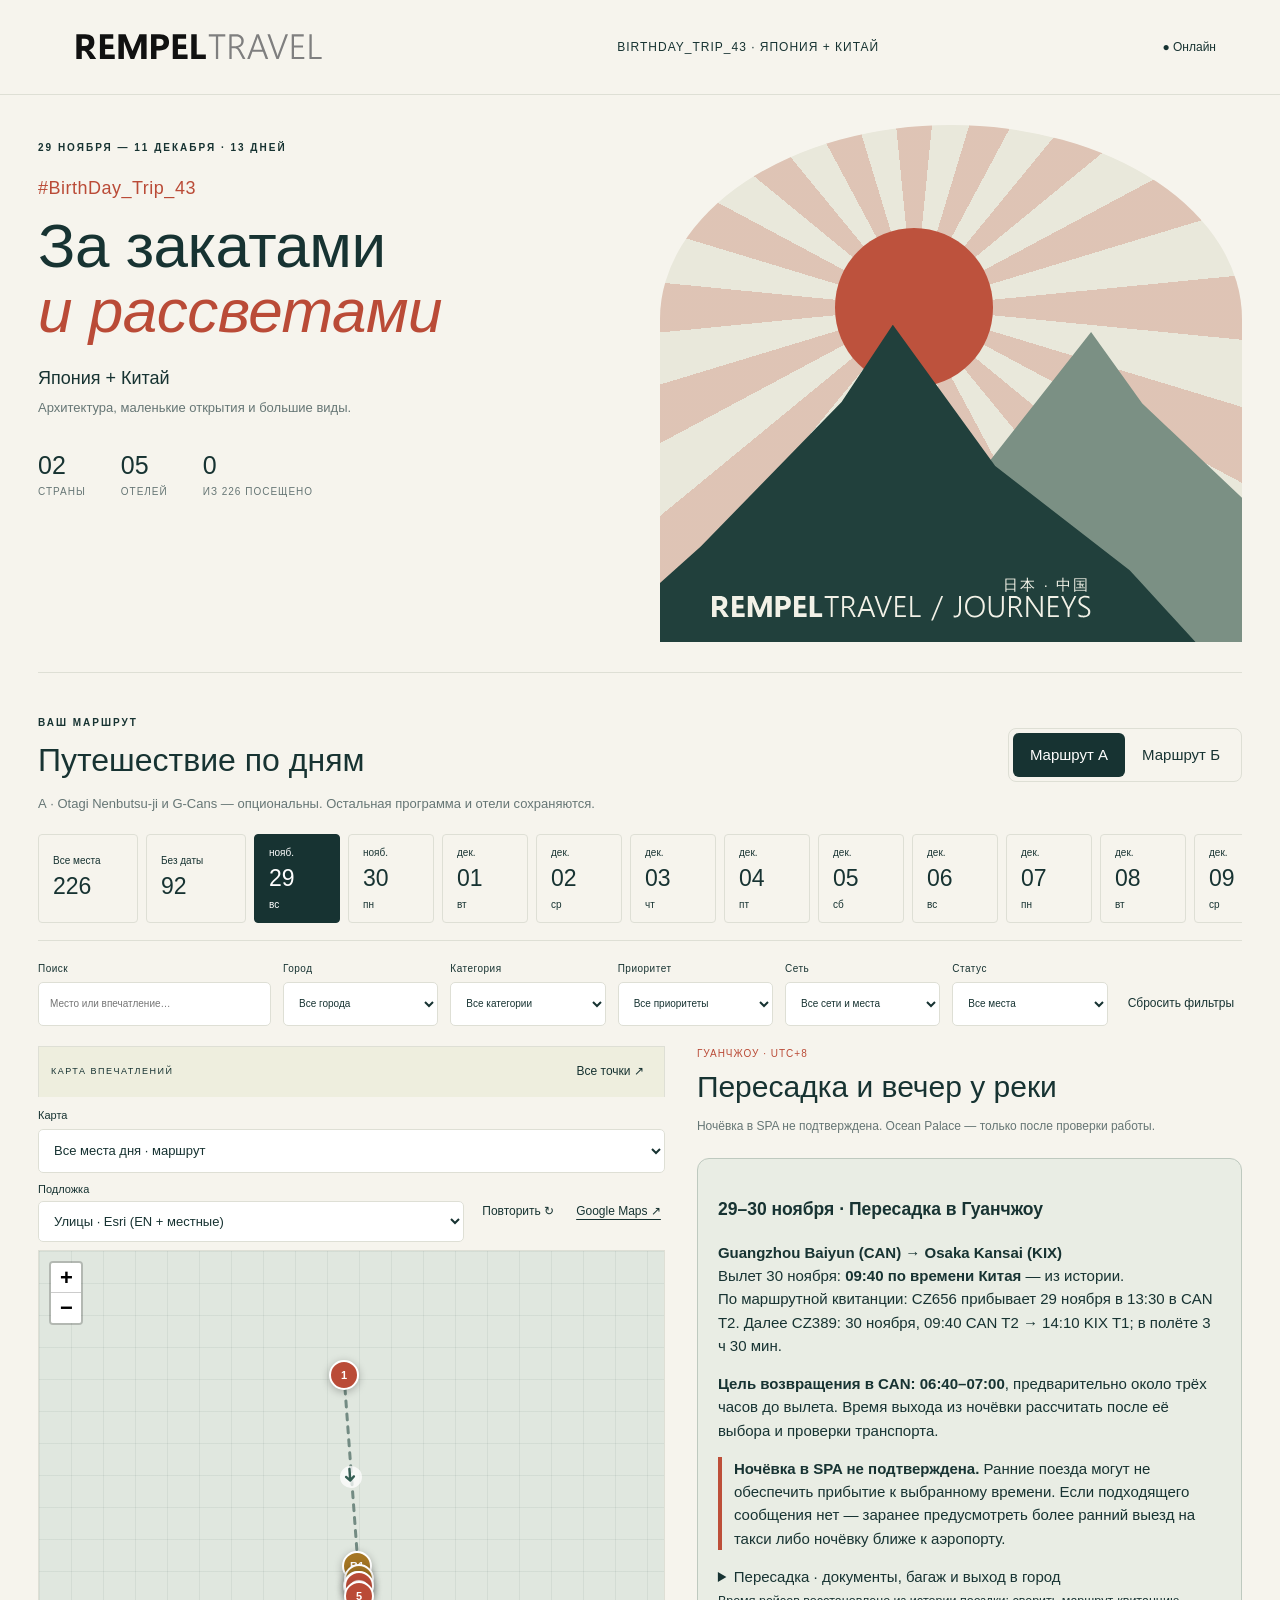
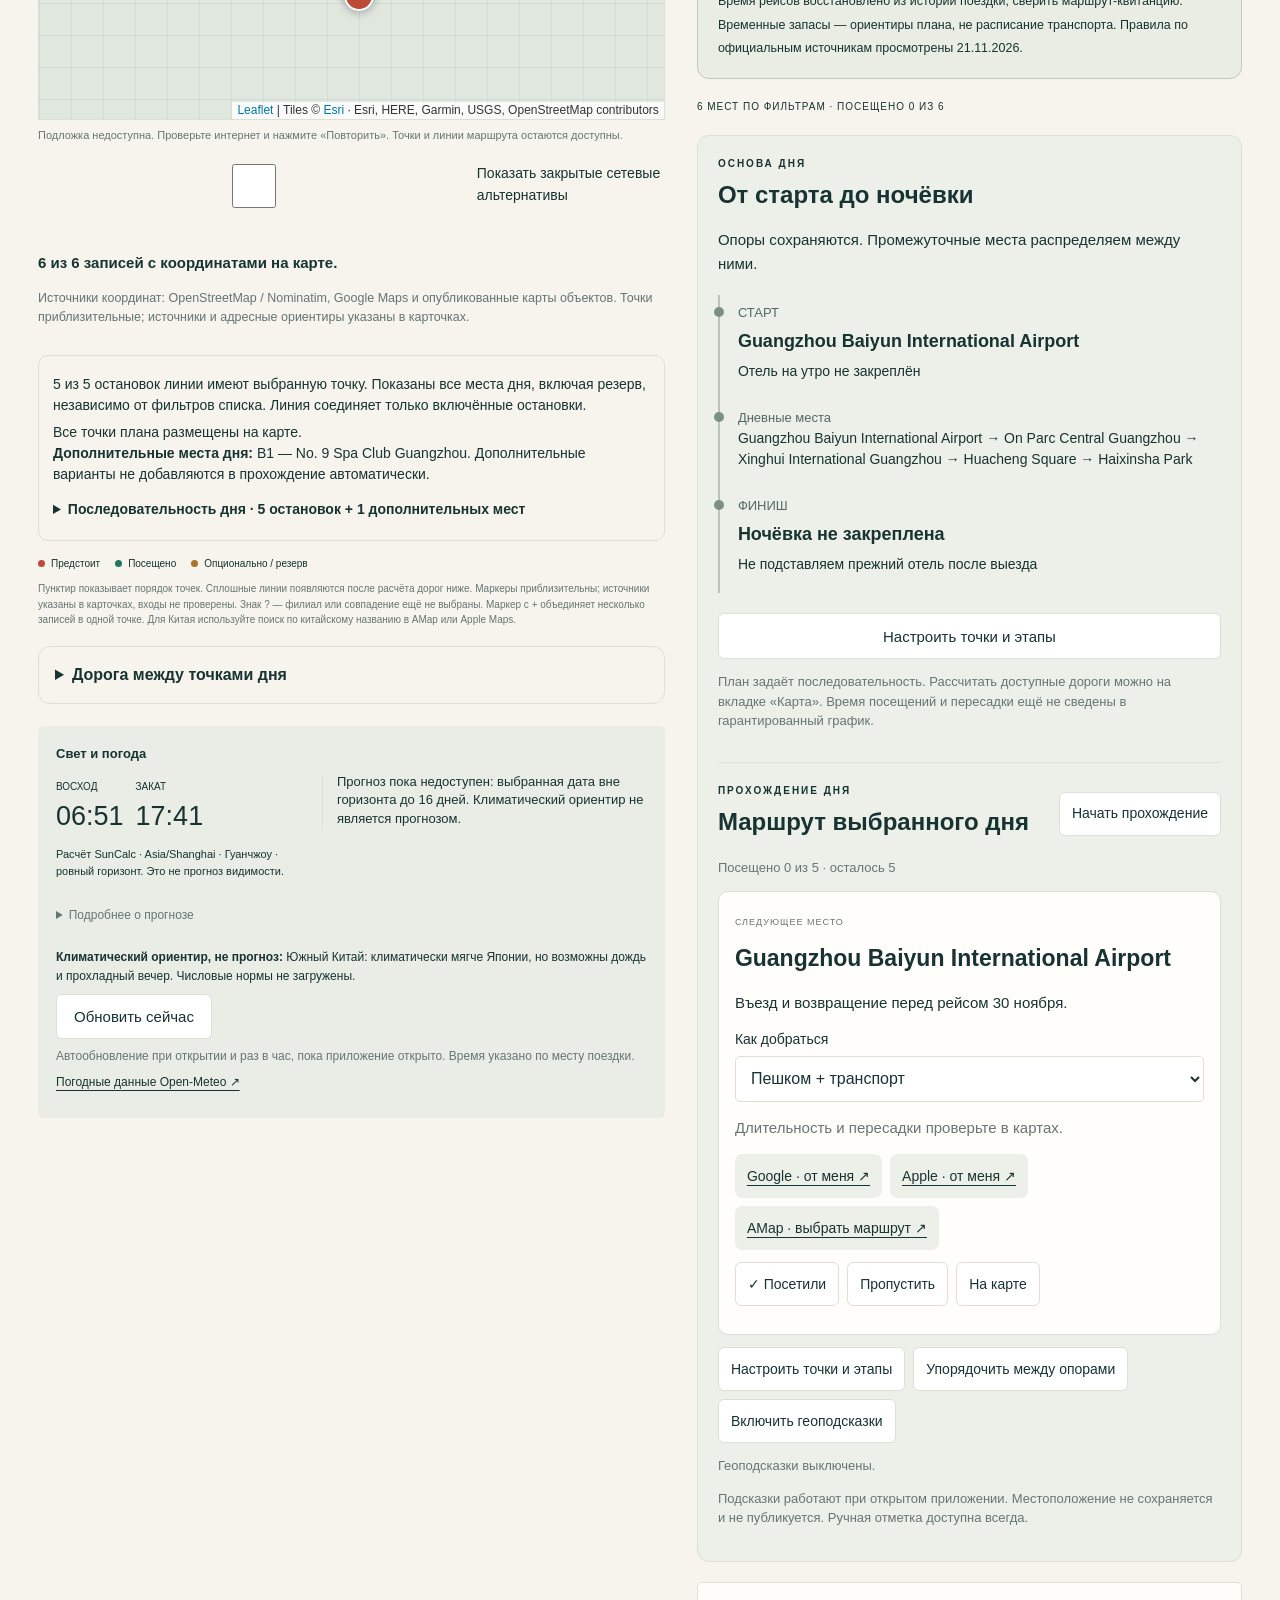
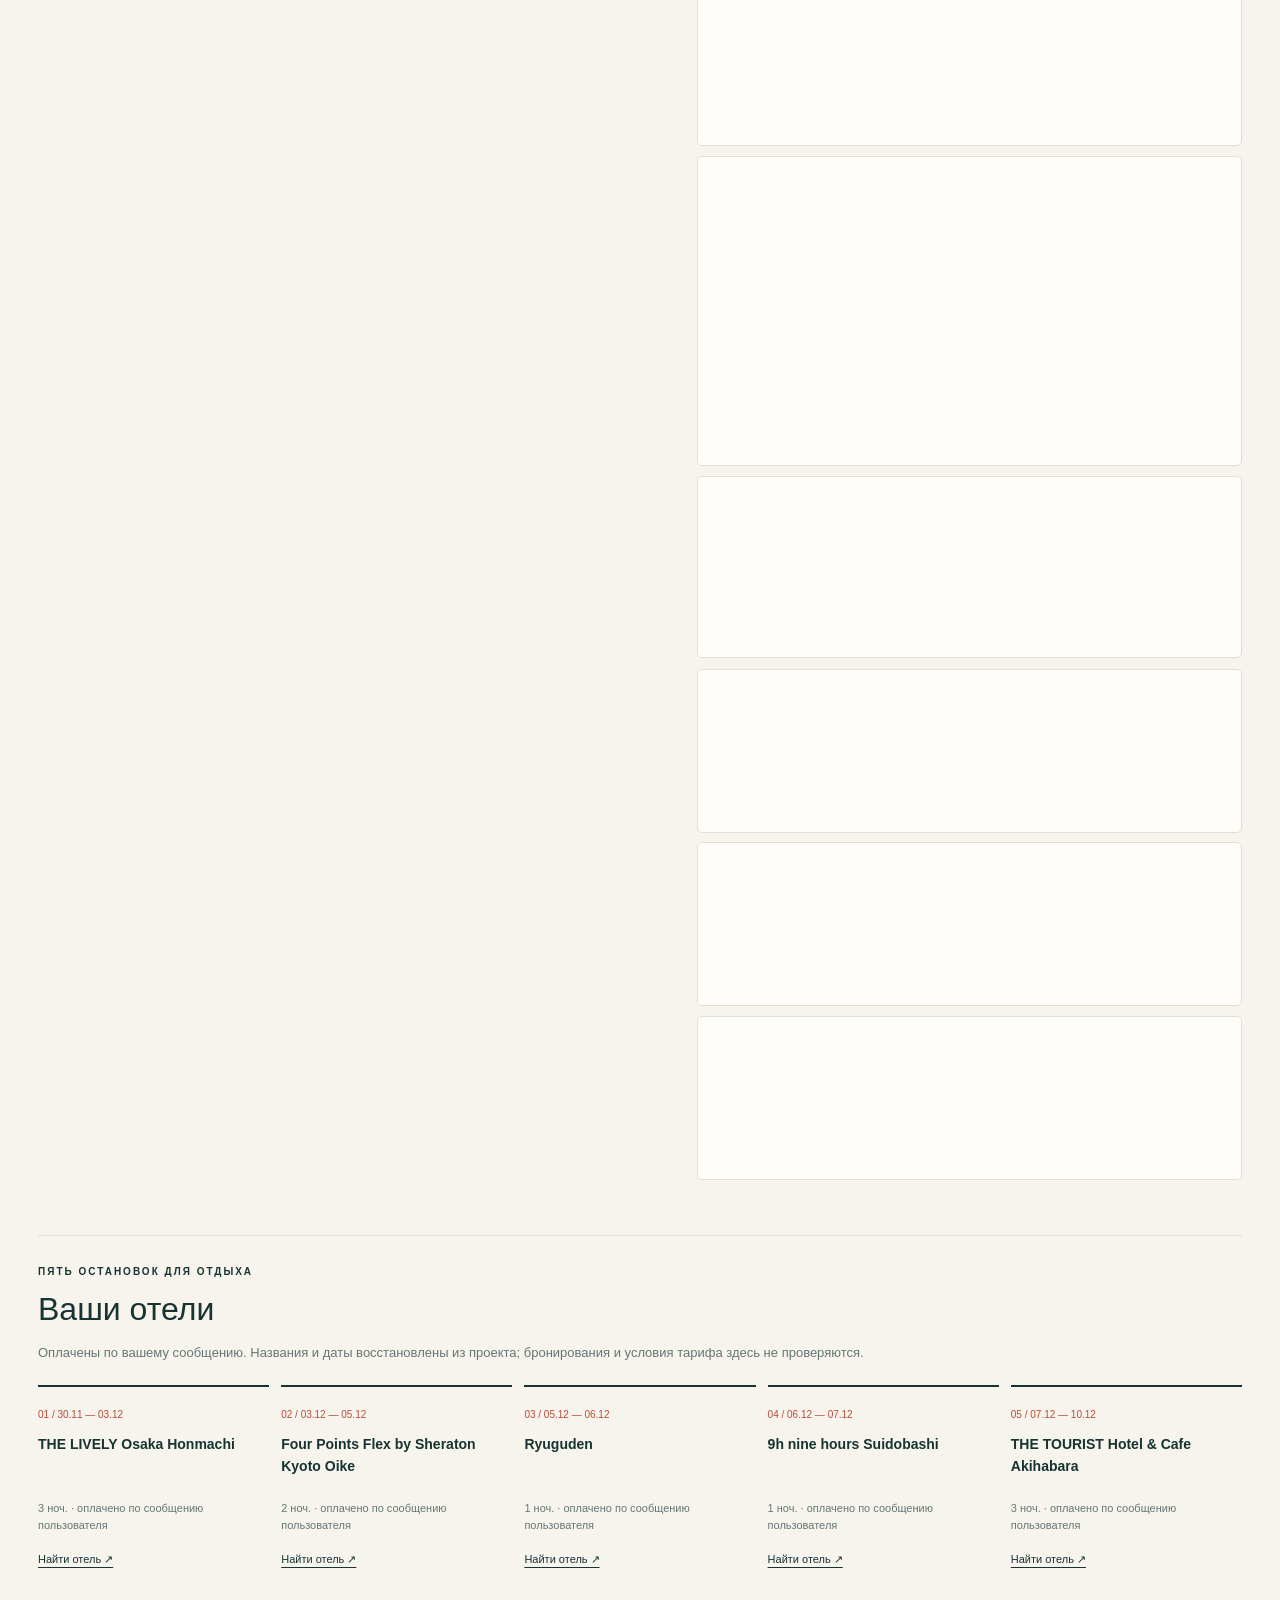
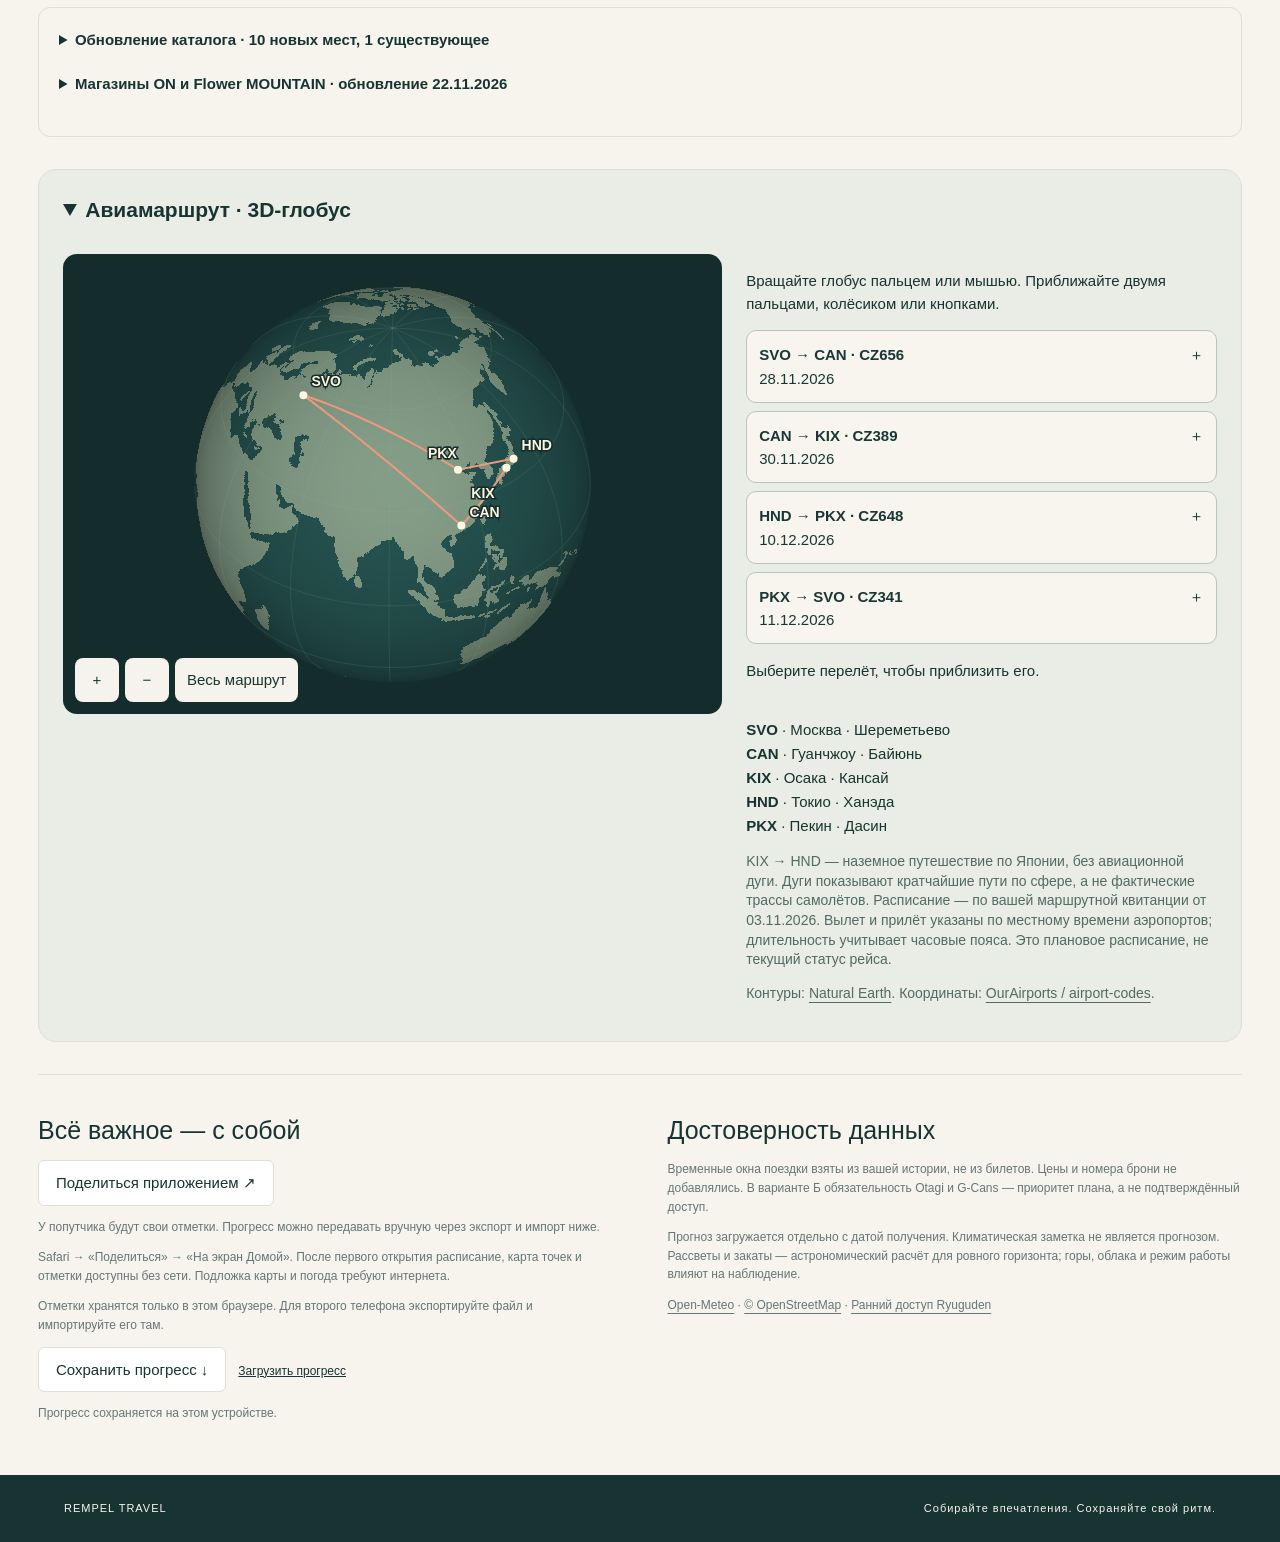
==== commit 551fd7cc: "Restore full app HTML and connection status" ====
--- a/index.html
+++ b/index.html
@@ -1,6 +1,6 @@
 <!doctype html><html lang="ru"><head><meta charset="utf-8"><meta name="viewport" content="width=device-width,initial-scale=1,viewport-fit=cover"><meta name="theme-color" content="#142d2c"><meta name="apple-mobile-web-app-capable" content="yes"><meta name="description" content="REMPELtravel: Япония и Китай, 29 ноября — 11 декабря 2026"><link rel="manifest" href="./manifest.webmanifest?v=33"><link rel="apple-touch-icon" sizes="180x180" href="./apple-touch-icon.png?v=33"><link rel="icon" type="image/png" sizes="32x32" href="./favicon-32.png?v=33"><link rel="icon" type="image/png" sizes="48x48" href="./favicon-48.png?v=33"><link rel="icon" type="image/svg+xml" sizes="any" href="./icon.svg?v=33"><link rel="stylesheet" href="./leaflet.css"><link rel="stylesheet" href="./style.css?v=66"><link rel="stylesheet" href="./mobile.css?v=51"><link rel="stylesheet" href="./journey.css?v=39"><title>REMPEL TRAVEL · За закатами и рассветами</title><link rel="stylesheet" href="./globe.css?v=56"></head><body data-mobile-view="day" data-mobile-filters="closed">
-<header><a class="brand" href="./" aria-label="REMPEL TRAVEL"><svg xmlns="http://www.w3.org/2000/svg" viewBox="-50 -50 1093.6047010461334 200" role="img" aria-label="REMPEL TRAVEL"><title>REMPEL TRAVEL</title><desc>Original REMPEL contours, revision 21. TRAVEL: Segoe UI Semilight uppercase; cap height H=H; descriptor #7F7F7F; clear space 0.5H.</desc><g fill="#111111" fill-rule="evenodd" transform="translate(-60 -60)"><path d="M60 60 L96 60 C121 60 133 71 133 92 C133 109 124 120 111 124 C118 127 123 134 128 142 L140.5 160 L116 160 L100 133 C97 128 94 126 89 126 L82 126 L82 160 L60 160 Z M82 78 L82 107 L94 107 C106 107 111 102 111 92 C111 83 106 78 94 78 Z M82 78"/><path d="M155.5 60 L209.5 60 L209.5 78 L176.5 78 L176.5 101 L209.5 101 L209.5 119 L176.5 119 L176.5 142 L215.5 142 L215.5 160 L155.5 160 Z M155.5 60"/><path d="M230.5 60 L259.5 60 L287.5 127 L315.5 60 L344.5 60 L344.5 160 L322.5 160 L322.5 88 L294.5 160 L279.5 160 L252.5 88 L252.5 160 L230.5 160 Z M230.5 60"/><path d="M362.5 60 L397.5 60 C422.5 60 435.5 71 435.5 92 C435.5 113 422.5 125 397.5 125 L384.5 125 L384.5 160 L362.5 160 Z M384.5 78 L384.5 107 L396.5 107 C408.5 107 413.5 102 413.5 92 C413.5 83 408.5 78 396.5 78 Z M384.5 78"/><path d="M450.5 60 L504.5 60 L504.5 78 L471.5 78 L471.5 101 L504.5 101 L504.5 119 L471.5 119 L471.5 142 L510.5 142 L510.5 160 L450.5 160 Z M450.5 60"/><path d="M525.5 60 L547.5 60 L547.5 142 L584.5 142 L584.5 160 L525.5 160 Z M525.5 60"/></g><path fill="#7F7F7F" fill-rule="evenodd" transform="translate(532.9352496631169 -54.11436402190595) scale(1.1425383550697068)" d="M36.377 54.81 L36.377 134.888 L28.259 134.888 L28.259 54.81 L3.052 54.81 L3.052 47.363 L61.646 47.363 L61.646 54.81 Z M123.718 134.888 L110.535 109.802 C109.233 107.32 107.971 105.245 106.751 103.577 C105.53 101.908 104.268 100.576 102.966 99.579 C101.664 98.582 100.271 97.87 98.785 97.443 C97.3 97.015 95.642 96.802 93.811 96.802 L84.167 96.802 L84.167 134.888 L76.05 134.888 L76.05 47.363 L101.257 47.363 C104.553 47.363 107.737 47.852 110.809 48.828 C113.881 49.805 116.618 51.249 119.019 53.162 C121.419 55.074 123.342 57.475 124.786 60.364 C126.231 63.253 126.953 66.61 126.953 70.435 C126.953 73.527 126.485 76.375 125.549 78.979 C124.613 81.584 123.281 83.893 121.552 85.907 C119.822 
-<main><section class="mobile-summary" aria-label="Краткий план"><div class="mobile-summary-top"><span>#BirthDay_Trip_43</span><button id="shareAppTop" class="quiet" type="button">Поделиться ↗</button></div><div class="mobile-cover"><h1><span>За закатами</span><em>и рассветами</em></h1><div class="landscape" aria-hidden="true"><span class="sun"></span><span class="mountain back"></span><span class="mountain"></span><span class="landscape-caption"><svg class="landscape-lockup" xmlns="http://www.w3.org/2000/svg" viewBox="0 -110 1801.484470683894 230" role="img" aria-label="REMPEL TRAVEL / JOURNEYS · 日本 · 中国"><title>REMPEL TRAVEL / JOURNEYS · 日本 · 中国</title><desc>Approved REMPEL and thin uppercase TRAVEL / JOURNEYS in one unbroken line. Japanese and Chinese descriptor above JOURNEYS, aligned to its right edge.</desc><g fill="currentColor" fill-rule="evenodd" transform="translate(-60 -60)"><path d="M60 60 L96 60 C121 60 133 71 133 92 C133 109 124 120 111 124 C118 127 123 134 128 142 L140.5 160 L116 160 L100 133 C97 128 94 126 89 126 L82 126 L82 160 L60 160 Z M82 78 L82 107 L94 107 C106 107 111 102 111 92 C111 83 106 78 94 78 Z M82 78"/><path d="M155.5 60 L209.5 60 L209.5 78 L176.5 78 L176.5 101 L209.5 101 L209.5 119 L176.5 119 L176.5 142 L215.5 142 L215.5 160 L155.5 160 Z M155.5 60"/><path d="M230.5 60 L259.5 60 L287.5 127 L315.5 60 L344.5 60 L344.5 160 L322.5 160 L322.5 88 L294.5 160 L279.5 160 L252.5 88 L252.5 160 L230.5 160 Z M230.5 60"/><path d="M362.5 60 L397.5 60 C422.5 60 435.5 71 435.5 92 C435.5 113 422.5 125 397.5 125 L384.5 125 L384.5 160 L362.5 160 Z M384.5 78 L384.5 107 L396.5 107 C408.5 107 413.5 102 413.5 92 C413.5 83 408.5 78 396.5 78 Z M384.5 78"/><path d="M450.5 60 L504.5 60 L504.5 78 L471.5 78 L471.5 101 L504.5 101 L504.5 119 L471.5 119 L471.5 142 L510.5 142 L510.5 160 L450.5 160 Z M450.5 60"/><path d="M525.5 60 L547.5 60 L547.5 142 L584.5 142 L584.5 160 L525.5 160 Z M525.5 60"/></g><path fill="currentColor" fill-rule="evenodd" transform="translate(532.9352496631169 -54.11436402190595) scale(1.1425383550697068)" d="M36.377 54.81 L36.377 134.888 L28.259 134.888 L28.259 54.81 L3.052 54.81 L3.052 47.363 L61.646 47.363 L61.646 54.81 Z M123.718 134.888 L110.535 109.802 C109.233 107.32 107.971 105.245 106.751 103.577 C105.53 10
+<header><a class="brand" href="./" aria-label="REMPEL TRAVEL"><svg xmlns="http://www.w3.org/2000/svg" viewBox="-50 -50 1093.6047010461334 200" role="img" aria-label="REMPEL TRAVEL"><title>REMPEL TRAVEL</title><desc>Original REMPEL contours, revision 21. TRAVEL: Segoe UI Semilight uppercase; cap height H=H; descriptor #7F7F7F; clear space 0.5H.</desc><g fill="#111111" fill-rule="evenodd" transform="translate(-60 -60)"><path d="M60 60 L96 60 C121 60 133 71 133 92 C133 109 124 120 111 124 C118 127 123 134 128 142 L140.5 160 L116 160 L100 133 C97 128 94 126 89 126 L82 126 L82 160 L60 160 Z M82 78 L82 107 L94 107 C106 107 111 102 111 92 C111 83 106 78 94 78 Z M82 78"/><path d="M155.5 60 L209.5 60 L209.5 78 L176.5 78 L176.5 101 L209.5 101 L209.5 119 L176.5 119 L176.5 142 L215.5 142 L215.5 160 L155.5 160 Z M155.5 60"/><path d="M230.5 60 L259.5 60 L287.5 127 L315.5 60 L344.5 60 L344.5 160 L322.5 160 L322.5 88 L294.5 160 L279.5 160 L252.5 88 L252.5 160 L230.5 160 Z M230.5 60"/><path d="M362.5 60 L397.5 60 C422.5 60 435.5 71 435.5 92 C435.5 113 422.5 125 397.5 125 L384.5 125 L384.5 160 L362.5 160 Z M384.5 78 L384.5 107 L396.5 107 C408.5 107 413.5 102 413.5 92 C413.5 83 408.5 78 396.5 78 Z M384.5 78"/><path d="M450.5 60 L504.5 60 L504.5 78 L471.5 78 L471.5 101 L504.5 101 L504.5 119 L471.5 119 L471.5 142 L510.5 142 L510.5 160 L450.5 160 Z M450.5 60"/><path d="M525.5 60 L547.5 60 L547.5 142 L584.5 142 L584.5 160 L525.5 160 Z M525.5 60"/></g><path fill="#7F7F7F" fill-rule="evenodd" transform="translate(532.9352496631169 -54.11436402190595) scale(1.1425383550697068)" d="M36.377 54.81 L36.377 134.888 L28.259 134.888 L28.259 54.81 L3.052 54.81 L3.052 47.363 L61.646 47.363 L61.646 54.81 Z M123.718 134.888 L110.535 109.802 C109.233 107.32 107.971 105.245 106.751 103.577 C105.53 101.908 104.268 100.576 102.966 99.579 C101.664 98.582 100.271 97.87 98.785 97.443 C97.3 97.015 95.642 96.802 93.811 96.802 L84.167 96.802 L84.167 134.888 L76.05 134.888 L76.05 47.363 L101.257 47.363 C104.553 47.363 107.737 47.852 110.809 48.828 C113.881 49.805 116.618 51.249 119.019 53.162 C121.419 55.074 123.342 57.475 124.786 60.364 C126.231 63.253 126.953 66.61 126.953 70.435 C126.953 73.527 126.485 76.375 125.549 78.979 C124.613 81.584 123.281 83.893 121.552 85.907 C119.822 87.921 117.727 89.63 115.265 91.034 C112.803 92.438 110.026 93.486 106.934 94.177 L106.934 94.421 C108.114 94.91 109.192 95.54 110.169 96.313 C111.145 97.087 112.091 98.022 113.007 99.121 C113.922 100.22 114.828 101.481 115.723 102.905 C116.618 104.329 117.554 105.957 118.53 107.788 L133.24 134.888 Z M84.167 54.81 L84.167 89.417 L98.694 89.417 C101.624 89.417 104.309 88.989 106.751 88.135 C109.192 87.28 111.277 86.06 113.007 84.473 C114.736 82.886 116.079 80.973 117.035 78.735 C117.991 76.497 118.469 73.975 118.469 71.167 C118.469 66.081 116.832 62.083 113.556 59.174 C110.28 56.264 105.55 54.81 99.365 54.81 Z M204.834 134.888 L195.19 109.009 L157.654 109.009 L148.254 134.888 L139.221 134.888 L172.546 47.363 L180.725 47.363 L213.867 134.888 Z M178.162 62.683 C177.877 61.91 177.582 61.015 177.277 59.998 C176.971 58.98 176.717 57.821 176.514 56.519 L176.27 56.519 C176.025 57.821 175.751 58.98 175.446 59.998 C175.14 61.015 174.845 61.91 174.561 62.683 L160.4 101.624 L192.444 101.624 Z M250.732 134.888 L242.798 134.888 L210.938 47.363 L220.032 47.363 L244.812 117.31 C245.26 118.612 245.656 119.924 246.002 121.246 C246.348 122.569 246.623 123.942 246.826 125.366 L247.07 125.366 C247.274 124.227 247.559 122.976 247.925 121.613 C248.291 120.249 248.759 118.774 249.329 117.188 L275.147 47.363 L283.936 47.363 Z M297.058 134.888 L297.058 47.363 L339.722 47.363 L339.722 54.81 L305.176 54.81 L305.176 86.914 L337.158 86.914 L337.158 94.238 L305.176 94.238 L305.176 127.502 L341.675 127.502 L341.675 134.888 Z M359.924 134.888 L359.924 47.363 L368.042 47.363 L368.042 127.502 L403.198 127.502 L403.198 134.888 Z "/></svg></a><span class="header-note">BirthDay_Trip_43 · Япония + Китай</span><span id="connection" role="status">● Онлайн</span></header>
+<main><section class="mobile-summary" aria-label="Краткий план"><div class="mobile-summary-top"><span>#BirthDay_Trip_43</span><button id="shareAppTop" class="quiet" type="button">Поделиться ↗</button></div><div class="mobile-cover"><h1><span>За закатами</span><em>и рассветами</em></h1><div class="landscape" aria-hidden="true"><span class="sun"></span><span class="mountain back"></span><span class="mountain"></span><span class="landscape-caption"><svg class="landscape-lockup" xmlns="http://www.w3.org/2000/svg" viewBox="0 -110 1801.484470683894 230" role="img" aria-label="REMPEL TRAVEL / JOURNEYS · 日本 · 中国"><title>REMPEL TRAVEL / JOURNEYS · 日本 · 中国</title><desc>Approved REMPEL and thin uppercase TRAVEL / JOURNEYS in one unbroken line. Japanese and Chinese descriptor above JOURNEYS, aligned to its right edge.</desc><g fill="currentColor" fill-rule="evenodd" transform="translate(-60 -60)"><path d="M60 60 L96 60 C121 60 133 71 133 92 C133 109 124 120 111 124 C118 127 123 134 128 142 L140.5 160 L116 160 L100 133 C97 128 94 126 89 126 L82 126 L82 160 L60 160 Z M82 78 L82 107 L94 107 C106 107 111 102 111 92 C111 83 106 78 94 78 Z M82 78"/><path d="M155.5 60 L209.5 60 L209.5 78 L176.5 78 L176.5 101 L209.5 101 L209.5 119 L176.5 119 L176.5 142 L215.5 142 L215.5 160 L155.5 160 Z M155.5 60"/><path d="M230.5 60 L259.5 60 L287.5 127 L315.5 60 L344.5 60 L344.5 160 L322.5 160 L322.5 88 L294.5 160 L279.5 160 L252.5 88 L252.5 160 L230.5 160 Z M230.5 60"/><path d="M362.5 60 L397.5 60 C422.5 60 435.5 71 435.5 92 C435.5 113 422.5 125 397.5 125 L384.5 125 L384.5 160 L362.5 160 Z M384.5 78 L384.5 107 L396.5 107 C408.5 107 413.5 102 413.5 92 C413.5 83 408.5 78 396.5 78 Z M384.5 78"/><path d="M450.5 60 L504.5 60 L504.5 78 L471.5 78 L471.5 101 L504.5 101 L504.5 119 L471.5 119 L471.5 142 L510.5 142 L510.5 160 L450.5 160 Z M450.5 60"/><path d="M525.5 60 L547.5 60 L547.5 142 L584.5 142 L584.5 160 L525.5 160 Z M525.5 60"/></g><path fill="currentColor" fill-rule="evenodd" transform="translate(532.9352496631169 -54.11436402190595) scale(1.1425383550697068)" d="M36.377 54.81 L36.377 134.888 L28.259 134.888 L28.259 54.81 L3.052 54.81 L3.052 47.363 L61.646 47.363 L61.646 54.81 Z M123.718 134.888 L110.535 109.802 C109.233 107.32 107.971 105.245 106.751 103.577 C105.53 101.908 104.268 100.576 102.966 99.579 C101.664 98.582 100.271 97.87 98.785 97.443 C97.3 97.015 95.642 96.802 93.811 96.802 L84.167 96.802 L84.167 134.888 L76.05 134.888 L76.05 47.363 L101.257 47.363 C104.553 47.363 107.737 47.852 110.809 48.828 C113.881 49.805 116.618 51.249 119.019 53.162 C121.419 55.074 123.342 57.475 124.786 60.364 C126.231 63.253 126.953 66.61 126.953 70.435 C126.953 73.527 126.485 76.375 125.549 78.979 C124.613 81.584 123.281 83.893 121.552 85.907 C119.822 87.921 117.727 89.63 115.265 91.034 C112.803 92.438 110.026 93.486 106.934 94.177 L106.934 94.421 C108.114 94.91 109.192 95.54 110.169 96.313 C111.145 97.087 112.091 98.022 113.007 99.121 C113.922 100.22 114.828 101.481 115.723 102.905 C116.618 104.329 117.554 105.957 118.53 107.788 L133.24 134.888 Z M84.167 54.81 L84.167 89.417 L98.694 89.417 C101.624 89.417 104.309 88.989 106.751 88.135 C109.192 87.28 111.277 86.06 113.007 84.473 C114.736 82.886 116.079 80.973 117.035 78.735 C117.991 76.497 118.469 73.975 118.469 71.167 C118.469 66.081 116.832 62.083 113.556 59.174 C110.28 56.264 105.55 54.81 99.365 54.81 Z M204.834 134.888 L195.19 109.009 L157.654 109.009 L148.254 134.888 L139.221 134.888 L172.546 47.363 L180.725 47.363 L213.867 134.888 Z M178.162 62.683 C177.877 61.91 177.582 61.015 177.277 59.998 C176.971 58.98 176.717 57.821 176.514 56.519 L176.27 56.519 C176.025 57.821 175.751 58.98 175.446 59.998 C175.14 61.015 174.845 61.91 174.561 62.683 L160.4 101.624 L192.444 101.624 Z M250.732 134.888 L242.798 134.888 L210.938 47.363 L220.032 47.363 L244.812 117.31 C245.26 118.612 245.656 119.924 246.002 121.246 C246.348 122.569 246.623 123.942 246.826 125.366 L247.07 125.366 C247.274 124.227 247.559 122.976 247.925 121.613 C248.291 120.249 248.759 118.774 249.329 117.188 L275.147 47.363 L283.936 47.363 Z M297.058 134.888 L297.058 47.363 L339.722 47.363 L339.722 54.81 L305.176 54.81 L305.176 86.914 L337.158 86.914 L337.158 94.238 L305.176 94.238 L305.176 127.502 L341.675 127.502 L341.675 134.888 Z M359.924 134.888 L359.924 47.363 L368.042 47.363 L368.042 127.502 L403.198 127.502 L403.198 134.888 Z "/><g transform="translate(1043.6044293505124 0)"><path fill="currentColor" fill-rule="evenodd" transform="translate(2.022315167971305 -54.11436402190595) scale(1.1425383550697068)" d="M5.676 149.414 L-1.77 149.414 L40.527 47.363 L48.157 47.363 Z "/></g><g transform="translate(1150.6476653097957 0)"><path fill="currentColor" fill-rule="evenodd" transform="translate(-1.3249651691469766 -54.11436402190595) scale(1.1425383550697068)" d="M31.799 104.126 C31.799 115.031 29.785 123.128 25.757 128.418 C21.729 133.708 16.032 136.353 8.667 136.353 C7.243 136.353 5.9 136.261 4.639 136.078 C3.377 135.895 2.218 135.6 1.16 135.193 L1.16 127.197 C3.438 128.418 5.981 129.028 8.789 129.028 C13.957 129.028 17.731 126.994 20.111 122.925 C22.491 118.856 23.682 112.59 23.682 104.126 L23.682 47.363 L31.799 47.363 Z M89.539 136.414 C83.232 136.414 77.555 135.264 72.51 132.965 C67.464 130.666 63.182 127.523 59.662 123.535 C56.142 119.548 53.436 114.858 51.544 109.467 C49.652 104.075 48.706 98.287 48.706 92.102 C48.706 85.266 49.652 79.01 51.544 73.334 C53.436 67.657 56.193 62.795 59.814 58.746 C63.436 54.698 67.871 51.544 73.12 49.286 C78.369 47.028 84.351 45.898 91.064 45.898 C97.249 45.898 102.804 47.007 107.727 49.225 C112.651 51.442 116.842 54.515 120.3 58.441 C123.759 62.368 126.414 67.017 128.265 72.388 C130.117 77.759 131.043 83.598 131.043 89.905 C131.043 96.537 130.137 102.692 128.326 108.368 C126.516 114.044 123.851 118.958 120.331 123.108 C116.811 127.258 112.478 130.514 107.33 132.874 C102.183 135.234 96.252 136.414 89.539 136.414 Z M90.21 53.284 C84.92 53.284 80.231 54.291 76.141 56.305 C72.052 58.319 68.604 61.045 65.796 64.484 C62.988 67.922 60.862 71.95 59.418 76.569 C57.973 81.187 57.231 86.1 57.19 91.309 C57.149 96.273 57.79 101.023 59.113 105.56 C60.435 110.097 62.429 114.105 65.094 117.584 C67.759 121.063 71.126 123.84 75.195 125.916 C79.264 127.991 84.025 129.028 89.478 129.028 C94.93 129.028 99.721 128.082 103.851 126.19 C107.981 124.298 111.43 121.674 114.197 118.317 C116.964 114.96 119.049 110.962 120.453 106.323 C121.857 101.685 122.559 96.619 122.559 91.125 C122.559 85.999 121.938 81.136 120.697 76.538 C119.456 71.94 117.523 67.922 114.899 64.484 C112.274 61.045 108.927 58.319 104.858 56.305 C100.789 54.291 95.907 53.284 90.21 53.284 Z M210.388 99.731 C210.388 124.186 199.646 136.414 178.162 136.414 C157.695 136.414 147.461 124.634 147.461 101.074 L147.461 47.363 L155.579 47.363 L155.579 100.342 C155.579 109.945 157.511 117.127 161.377 121.887 C165.243 126.648 171.224 129.028 179.321 129.028 C194.621 129.028 202.271 119.751 202.271 101.196 L202.271 47.363 L210.388 47.363 Z M279.663 134.888 L266.48 109.802 C265.177 107.32 263.916 105.245 262.695 103.577 C261.475 101.908 260.213 100.576 258.911 99.579 C257.609 98.582 256.215 97.87 254.73 97.443 C253.245 97.015 251.587 96.802 249.756 96.802 L240.112 96.802 L240.112 134.888 L231.995 134.888 L231.995 47.363 L257.202 47.363 C260.498 47.363 263.682 47.852 266.754 48.828 C269.826 49.805 272.563 51.249 274.963 53.162 C277.364 55.074 279.287 57.475 280.731 60.364 C282.176 63.253 282.898 66.61 282.898 70.435 C282.898 73.527 282.43 76.375 281.494 78.979 C280.558 81.584 279.226 83.893 277.496 85.907 C275.767 87.921 273.671 89.63 271.21 91.034 C268.748 92.438 265.971 93.486 262.878 94.177 L262.878 94.421 C264.058 94.91 265.137 95.54 266.113 96.313 C267.09 97.087 268.036 98.022 268.951 99.121 C269.867 100.22 270.772 101.481 271.668 102.905 C272.563 104.329 273.499 105.957 274.475 107.788 L289.185 134.888 Z M240.112 54.81 L240.112 89.417 L254.639 89.417 C257.568 89.417 260.254 88.989 262.695 88.135 C265.137 87.28 267.222 86.06 268.951 84.473 C270.681 82.886 272.024 80.973 272.98 78.735 C273.936 76.497 274.414 73.975 274.414 71.167 C274.414 66.081 272.776 62.083 269.501 59.174 C266.225 56.264 261.495 54.81 255.31 54.81 Z M364.014 134.888 L315.43 64.636 C314.819 63.741 314.219 62.826 313.629 61.89 C313.039 60.954 312.561 60.038 312.195 59.143 L311.89 59.143 C311.971 59.875 312.042 60.893 312.103 62.195 C312.164 63.497 312.195 65.125 312.195 67.078 L312.195 134.888 L304.077 134.888 L304.077 47.363 L313.049 47.363 L360.84 116.76 C361.572 117.859 362.234 118.886 362.824 119.843 C363.414 120.799 363.953 121.684 364.441 122.498 L364.746 122.498 C364.583 121.155 364.461 119.649 364.38 117.981 C364.299 116.313 364.258 114.461 364.258 112.427 L364.258 47.363 L372.437 47.363 L372.437 134.888 Z M395.142 134.888 L395.142 47.363 L437.805 47.363 L437.805 54.81 L403.259 54.81 L403.259 86.914 L435.242 86.914 L435.242 94.238 L403.259 94.238 L403.259 127.502 L439.758 127.502 L439.758 134.888 Z M484.314 102.112 L484.314 134.888 L476.196 134.888 L476.196 102.295 L448.731 47.363 L457.947 47.363 L477.966 88.257 C478.21 88.745 478.536 89.478 478.943 90.454 C479.35 91.431 479.838 92.672 480.408 94.177 L480.591 94.177 C480.835 93.445 481.181 92.59 481.628 91.614 C482.076 90.637 482.625 89.539 483.276 88.318 L504.211 47.363 L512.878 47.363 Z M521.24 122.07 C522.705 123.169 524.323 124.156 526.093 125.031 C527.863 125.905 529.673 126.638 531.525 127.228 C533.376 127.818 535.238 128.265 537.109 128.571 C538.981 128.876 540.772 129.028 542.481 129.028 C549.113 129.028 554.077 127.747 557.373 125.183 C560.669 122.62 562.317 118.937 562.317 114.136 C562.317 111.816 561.93 109.792 561.157 108.063 C560.384 106.333 559.184 104.716 557.556 103.21 C555.929 101.705 553.874 100.21 551.392 98.724 C548.91 97.239 545.98 95.561 542.603 93.689 C538.859 91.654 535.655 89.732 532.99 87.921 C530.324 86.11 528.147 84.259 526.459 82.367 C524.77 80.475 523.529 78.43 522.736 76.233 C521.942 74.036 521.545 71.533 521.545 68.726 C521.545 65.186 522.298 62.012 523.804 59.204 C525.309 56.396 527.344 54.006 529.907 52.032 C532.471 50.059 535.472 48.543 538.91 47.485 C542.348 46.427 546.021 45.898 549.927 45.898 C556.803 45.898 562.561 46.855 567.2 48.767 L567.2 57.739 C562.032 54.769 555.969 53.284 549.011 53.284 C546.407 53.284 543.955 53.599 541.657 54.23 C539.358 54.86 537.343 55.786 535.614 57.007 C533.885 58.228 532.522 59.743 531.525 61.554 C530.528 63.365 530.029 65.47 530.029 67.871 C530.029 70.15 530.365 72.113 531.036 73.761 C531.708 75.409 532.786 76.965 534.271 78.43 C535.756 79.895 537.71 81.35 540.131 82.794 C542.552 84.239 545.512 85.897 549.011 87.769 C552.673 89.722 555.868 91.624 558.594 93.475 C561.32 95.327 563.588 97.26 565.399 99.274 C567.21 101.288 568.563 103.424 569.458 105.682 C570.353 107.941 570.801 110.453 570.801 113.22 C570.801 117.045 570.089 120.412 568.665 123.322 C567.24 126.231 565.247 128.642 562.683 130.554 C560.12 132.467 557.068 133.911 553.528 134.888 C549.988 135.864 546.102 136.353 541.87 136.353 C540.487 136.353 538.839 136.241 536.926 136.017 C535.014 135.793 533.081 135.468 531.128 135.04 C529.175 134.613 527.313 134.104 525.543 133.514 C523.773 132.924 522.339 132.284 521.24 131.592 Z "/></g><text x="1801.484470683894" y="-28" text-anchor="end" fill="currentColor" font-family="Calibri, Yu Gothic, sans-serif" font-size="70" letter-spacing="10">日本 · 中国</text></svg></span></div></div><div id="mobileDayTitle"></div><div id="mobileDayProgress"></div><div class="mobile-light-row"><div id="mobileLight" class="mobile-light"></div><div id="mobileForecast" class="mobile-forecast" role="status"></div></div></section><section class="hero"><div class="hero-copy"><div class="eyebrow">29 НОЯБРЯ — 11 ДЕКАБРЯ · 13 ДНЕЙ</div><div class="trip-hashtag">#BirthDay_Trip_43</div><h1>За закатами<br><em>и рассветами</em></h1><p>Япония + Китай<br><span>Архитектура, маленькие открытия и большие виды.</span></p><div class="trip-stats"><span>02 <small>страны</small></span><span>05 <small>отелей</small></span><span id="progress">0 <small>посещено</small></span></div></div><div class="landscape" aria-hidden="true"><span class="sun"></span><span class="mountain back"></span><span class="mountain"></span><span class="landscape-caption"><svg class="landscape-lockup" xmlns="http://www.w3.org/2000/svg" viewBox="0 -110 1801.484470683894 230" role="img" aria-label="REMPEL TRAVEL / JOURNEYS · 日本 · 中国"><title>REMPEL TRAVEL / JOURNEYS · 日本 · 中国</title><desc>Approved REMPEL and thin uppercase TRAVEL / JOURNEYS in one unbroken line. Japanese and Chinese descriptor above JOURNEYS, aligned to its right edge.</desc><g fill="currentColor" fill-rule="evenodd" transform="translate(-60 -60)"><path d="M60 60 L96 60 C121 60 133 71 133 92 C133 109 124 120 111 124 C118 127 123 134 128 142 L140.5 160 L116 160 L100 133 C97 128 94 126 89 126 L82 126 L82 160 L60 160 Z M82 78 L82 107 L94 107 C106 107 111 102 111 92 C111 83 106 78 94 78 Z M82 78"/><path d="M155.5 60 L209.5 60 L209.5 78 L176.5 78 L176.5 101 L209.5 101 L209.5 119 L176.5 119 L176.5 142 L215.5 142 L215.5 160 L155.5 160 Z M155.5 60"/><path d="M230.5 60 L259.5 60 L287.5 127 L315.5 60 L344.5 60 L344.5 160 L322.5 160 L322.5 88 L294.5 160 L279.5 160 L252.5 88 L252.5 160 L230.5 160 Z M230.5 60"/><path d="M362.5 60 L397.5 60 C422.5 60 435.5 71 435.5 92 C435.5 113 422.5 125 397.5 125 L384.5 125 L384.5 160 L362.5 160 Z M384.5 78 L384.5 107 L396.5 107 C408.5 107 413.5 102 413.5 92 C413.5 83 408.5 78 396.5 78 Z M384.5 78"/><path d="M450.5 60 L504.5 60 L504.5 78 L471.5 78 L471.5 101 L504.5 101 L504.5 119 L471.5 119 L471.5 142 L510.5 142 L510.5 160 L450.5 160 Z M450.5 60"/><path d="M525.5 60 L547.5 60 L547.5 142 L584.5 142 L584.5 160 L525.5 160 Z M525.5 60"/></g><path fill="currentColor" fill-rule="evenodd" transform="translate(532.9352496631169 -54.11436402190595) scale(1.1425383550697068)" d="M36.377 54.81 L36.377 134.888 L28.259 134.888 L28.259 54.81 L3.052 54.81 L3.052 47.363 L61.646 47.363 L61.646 54.81 Z M123.718 134.888 L110.535 109.802 C109.233 107.32 107.971 105.245 106.751 103.577 C105.53 101.908 104.268 100.576 102.966 99.579 C101.664 98.582 100.271 97.87 98.785 97.443 C97.3 97.015 95.642 96.802 93.811 96.802 L84.167 96.802 L84.167 134.888 L76.05 134.888 L76.05 47.363 L101.257 47.363 C104.553 47.363 107.737 47.852 110.809 48.828 C113.881 49.805 116.618 51.249 119.019 53.162 C121.419 55.074 123.342 57.475 124.786 60.364 C126.231 63.253 126.953 66.61 126.953 70.435 C126.953 73.527 126.485 76.375 125.549 78.979 C124.613 81.584 123.281 83.893 121.552 85.907 C119.822 87.921 117.727 89.63 115.265 91.034 C112.803 92.438 110.026 93.486 106.934 94.177 L106.934 94.421 C108.114 94.91 109.192 95.54 110.169 96.313 C111.145 97.087 112.091 98.022 113.007 99.121 C113.922 100.22 114.828 101.481 115.723 102.905 C116.618 104.329 117.554 105.957 118.53 107.788 L133.24 134.888 Z M84.167 54.81 L84.167 89.417 L98.694 89.417 C101.624 89.417 104.309 88.989 106.751 88.135 C109.192 87.28 111.277 86.06 113.007 84.473 C114.736 82.886 116.079 80.973 117.035 78.735 C117.991 76.497 118.469 73.975 118.469 71.167 C118.469 66.081 116.832 62.083 113.556 59.174 C110.28 56.264 105.55 54.81 99.365 54.81 Z M204.834 134.888 L195.19 109.009 L157.654 109.009 L148.254 134.888 L139.221 134.888 L172.546 47.363 L180.725 47.363 L213.867 134.888 Z M178.162 62.683 C177.877 61.91 177.582 61.015 177.277 59.998 C176.971 58.98 176.717 57.821 176.514 56.519 L176.27 56.519 C176.025 57.821 175.751 58.98 175.446 59.998 C175.14 61.015 174.845 61.91 174.561 62.683 L160.4 101.624 L192.444 101.624 Z M250.732 134.888 L242.798 134.888 L210.938 47.363 L220.032 47.363 L244.812 117.31 C245.26 118.612 245.656 119.924 246.002 121.246 C246.348 122.569 246.623 123.942 246.826 125.366 L247.07 125.366 C247.274 124.227 247.559 122.976 247.925 121.613 C248.291 120.249 248.759 118.774 249.329 117.188 L275.147 47.363 L283.936 47.363 Z M297.058 134.888 L297.058 47.363 L339.722 47.363 L339.722 54.81 L305.176 54.81 L305.176 86.914 L337.158 86.914 L337.158 94.238 L305.176 94.238 L305.176 127.502 L341.675 127.502 L341.675 134.888 Z M359.924 134.888 L359.924 47.363 L368.042 47.363 L368.042 127.502 L403.198 127.502 L403.198 134.888 Z "/><g transform="translate(1043.6044293505124 0)"><path fill="currentColor" fill-rule="evenodd" transform="translate(2.022315167971305 -54.11436402190595) scale(1.1425383550697068)" d="M5.676 149.414 L-1.77 149.414 L40.527 47.363 L48.157 47.363 Z "/></g><g transform="translate(1150.6476653097957 0)"><path fill="currentColor" fill-rule="evenodd" transform="translate(-1.3249651691469766 -54.11436402190595) scale(1.1425383550697068)" d="M31.799 104.126 C31.799 115.031 29.785 123.128 25.757 128.418 C21.729 133.708 16.032 136.353 8.667 136.353 C7.243 136.353 5.9 136.261 4.639 136.078 C3.377 135.895 2.218 135.6 1.16 135.193 L1.16 127.197 C3.438 128.418 5.981 129.028 8.789 129.028 C13.957 129.028 17.731 126.994 20.111 122.925 C22.491 118.856 23.682 112.59 23.682 104.126 L23.682 47.363 L31.799 47.363 Z M89.539 136.414 C83.232 136.414 77.555 135.264 72.51 132.965 C67.464 130.666 63.182 127.523 59.662 123.535 C56.142 119.548 53.436 114.858 51.544 109.467 C49.652 104.075 48.706 98.287 48.706 92.102 C48.706 85.266 49.652 79.01 51.544 73.334 C53.436 67.657 56.193 62.795 59.814 58.746 C63.436 54.698 67.871 51.544 73.12 49.286 C78.369 47.028 84.351 45.898 91.064 45.898 C97.249 45.898 102.804 47.007 107.727 49.225 C112.651 51.442 116.842 54.515 120.3 58.441 C123.759 62.368 126.414 67.017 128.265 72.388 C130.117 77.759 131.043 83.598 131.043 89.905 C131.043 96.537 130.137 102.692 128.326 108.368 C126.516 114.044 123.851 118.958 120.331 123.108 C116.811 127.258 112.478 130.514 107.33 132.874 C102.183 135.234 96.252 136.414 89.539 136.414 Z M90.21 53.284 C84.92 53.284 80.231 54.291 76.141 56.305 C72.052 58.319 68.604 61.045 65.796 64.484 C62.988 67.922 60.862 71.95 59.418 76.569 C57.973 81.187 57.231 86.1 57.19 91.309 C57.149 96.273 57.79 101.023 59.113 105.56 C60.435 110.097 62.429 114.105 65.094 117.584 C67.759 121.063 71.126 123.84 75.195 125.916 C79.264 127.991 84.025 129.028 89.478 129.028 C94.93 129.028 99.721 128.082 103.851 126.19 C107.981 124.298 111.43 121.674 114.197 118.317 C116.964 114.96 119.049 110.962 120.453 106.323 C121.857 101.685 122.559 96.619 122.559 91.125 C122.559 85.999 121.938 81.136 120.697 76.538 C119.456 71.94 117.523 67.922 114.899 64.484 C112.274 61.045 108.927 58.319 104.858 56.305 C100.789 54.291 95.907 53.284 90.21 53.284 Z M210.388 99.731 C210.388 124.186 199.646 136.414 178.162 136.414 C157.695 136.414 147.461 124.634 147.461 101.074 L147.461 47.363 L155.579 47.363 L155.579 100.342 C155.579 109.945 157.511 117.127 161.377 121.887 C165.243 126.648 171.224 129.028 179.321 129.028 C194.621 129.028 202.271 119.751 202.271 101.196 L202.271 47.363 L210.388 47.363 Z M279.663 134.888 L266.48 109.802 C265.177 107.32 263.916 105.245 262.695 103.577 C261.475 101.908 260.213 100.576 258.911 99.579 C257.609 98.582 256.215 97.87 254.73 97.443 C253.245 97.015 251.587 96.802 249.756 96.802 L240.112 96.802 L240.112 134.888 L231.995 134.888 L231.995 47.363 L257.202 47.363 C260.498 47.363 263.682 47.852 266.754 48.828 C269.826 49.805 272.563 51.249 274.963 53.162 C277.364 55.074 279.287 57.475 280.731 60.364 C282.176 63.253 282.898 66.61 282.898 70.435 C282.898 73.527 282.43 76.375 281.494 78.979 C280.558 81.584 279.226 83.893 277.496 85.907 C275.767 87.921 273.671 89.63 271.21 91.034 C268.748 92.438 265.971 93.486 262.878 94.177 L262.878 94.421 C264.058 94.91 265.137 95.54 266.113 96.313 C267.09 97.087 268.036 98.022 268.951 99.121 C269.867 100.22 270.772 101.481 271.668 102.905 C272.563 104.329 273.499 105.957 274.475 107.788 L289.185 134.888 Z M240.112 54.81 L240.112 89.417 L254.639 89.417 C257.568 89.417 260.254 88.989 262.695 88.135 C265.137 87.28 267.222 86.06 268.951 84.473 C270.681 82.886 272.024 80.973 272.98 78.735 C273.936 76.497 274.414 73.975 274.414 71.167 C274.414 66.081 272.776 62.083 269.501 59.174 C266.225 56.264 261.495 54.81 255.31 54.81 Z M364.014 134.888 L315.43 64.636 C314.819 63.741 314.219 62.826 313.629 61.89 C313.039 60.954 312.561 60.038 312.195 59.143 L311.89 59.143 C311.971 59.875 312.042 60.893 312.103 62.195 C312.164 63.497 312.195 65.125 312.195 67.078 L312.195 134.888 L304.077 134.888 L304.077 47.363 L313.049 47.363 L360.84 116.76 C361.572 117.859 362.234 118.886 362.824 119.843 C363.414 120.799 363.953 121.684 364.441 122.498 L364.746 122.498 C364.583 121.155 364.461 119.649 364.38 117.981 C364.299 116.313 364.258 114.461 364.258 112.427 L364.258 47.363 L372.437 47.363 L372.437 134.888 Z M395.142 134.888 L395.142 47.363 L437.805 47.363 L437.805 54.81 L403.259 54.81 L403.259 86.914 L435.242 86.914 L435.242 94.238 L403.259 94.238 L403.259 127.502 L439.758 127.502 L439.758 134.888 Z M484.314 102.112 L484.314 134.888 L476.196 134.888 L476.196 102.295 L448.731 47.363 L457.947 47.363 L477.966 88.257 C478.21 88.745 478.536 89.478 478.943 90.454 C479.35 91.431 479.838 92.672 480.408 94.177 L480.591 94.177 C480.835 93.445 481.181 92.59 481.628 91.614 C482.076 90.637 482.625 89.539 483.276 88.318 L504.211 47.363 L512.878 47.363 Z M521.24 122.07 C522.705 123.169 524.323 124.156 526.093 125.031 C527.863 125.905 529.673 126.638 531.525 127.228 C533.376 127.818 535.238 128.265 537.109 128.571 C538.981 128.876 540.772 129.028 542.481 129.028 C549.113 129.028 554.077 127.747 557.373 125.183 C560.669 122.62 562.317 118.937 562.317 114.136 C562.317 111.816 561.93 109.792 561.157 108.063 C560.384 106.333 559.184 104.716 557.556 103.21 C555.929 101.705 553.874 100.21 551.392 98.724 C548.91 97.239 545.98 95.561 542.603 93.689 C538.859 91.654 535.655 89.732 532.99 87.921 C530.324 86.11 528.147 84.259 526.459 82.367 C524.77 80.475 523.529 78.43 522.736 76.233 C521.942 74.036 521.545 71.533 521.545 68.726 C521.545 65.186 522.298 62.012 523.804 59.204 C525.309 56.396 527.344 54.006 529.907 52.032 C532.471 50.059 535.472 48.543 538.91 47.485 C542.348 46.427 546.021 45.898 549.927 45.898 C556.803 45.898 562.561 46.855 567.2 48.767 L567.2 57.739 C562.032 54.769 555.969 53.284 549.011 53.284 C546.407 53.284 543.955 53.599 541.657 54.23 C539.358 54.86 537.343 55.786 535.614 57.007 C533.885 58.228 532.522 59.743 531.525 61.554 C530.528 63.365 530.029 65.47 530.029 67.871 C530.029 70.15 530.365 72.113 531.036 73.761 C531.708 75.409 532.786 76.965 534.271 78.43 C535.756 79.895 537.71 81.35 540.131 82.794 C542.552 84.239 545.512 85.897 549.011 87.769 C552.673 89.722 555.868 91.624 558.594 93.475 C561.32 95.327 563.588 97.26 565.399 99.274 C567.21 101.288 568.563 103.424 569.458 105.682 C570.353 107.941 570.801 110.453 570.801 113.22 C570.801 117.045 570.089 120.412 568.665 123.322 C567.24 126.231 565.247 128.642 562.683 130.554 C560.12 132.467 557.068 133.911 553.528 134.888 C549.988 135.864 546.102 136.353 541.87 136.353 C540.487 136.353 538.839 136.241 536.926 136.017 C535.014 135.793 533.081 135.468 531.128 135.04 C529.175 134.613 527.313 134.104 525.543 133.514 C523.773 132.924 522.339 132.284 521.24 131.592 Z "/></g><text x="1801.484470683894" y="-28" text-anchor="end" fill="currentColor" font-family="Calibri, Yu Gothic, sans-serif" font-size="70" letter-spacing="10">日本 · 中国</text></svg></span></div></section>
 <section class="toolbar"><div><div class="eyebrow">ВАШ МАРШРУТ</div><h2>Путешествие по дням</h2></div><div class="variant" aria-label="Вариант маршрута"><button id="variantA" aria-pressed="true">Маршрут А</button><button id="variantB" aria-pressed="false">Маршрут Б</button></div></section><p id="variantNote" class="muted"></p>
 <nav id="days" aria-label="Дни путешествия"></nav>
 <div class="mobile-tools"><button id="mobileFilters" type="button" aria-expanded="false">Фильтры <span aria-hidden="true">☷</span></button></div><section class="filters" aria-label="Фильтры"><label class="search">Поиск<input id="search" type="search" placeholder="Место или впечатление…"></label><label>Город<select id="city"><option value="">Все города</option></select></label><label>Категория<select id="category"><option value="">Все категории</option></select></label><label>Приоритет<select id="priority"><option value="">Все приоритеты</option><option value="main">Обязательно</option><option value="optional">По желанию</option><option value="reserve">Резерв</option></select></label><label>Сеть<select id="networkFilter"><option value="">Все сети и места</option><option value="on-running">ON / On Running</option><option value="flower-mountain">Flower MOUNTAIN</option><option value="hashilab">HASHI LAB</option><option value="art-supplies">ART SUPPLIES</option></select></label><label>Статус<select id="status"><option value="">Все места</option><option value="pending">Предстоит</option><option value="visited">Посещено</option><option value="skipped">Пропущено (ON)</option></select></label><button id="clearFilters" class="quiet">Сбросить фильтры</button></section>
@@ -11,8 +11,3 @@
 <script src="./leaflet.js"></script><script src="./suncalc.js"></script><script type="module" src="./app.mjs?v=70"></script><script type="module" src="./globe.mjs?v=56"></script></body></html>
 
 
-
-
-
-
-
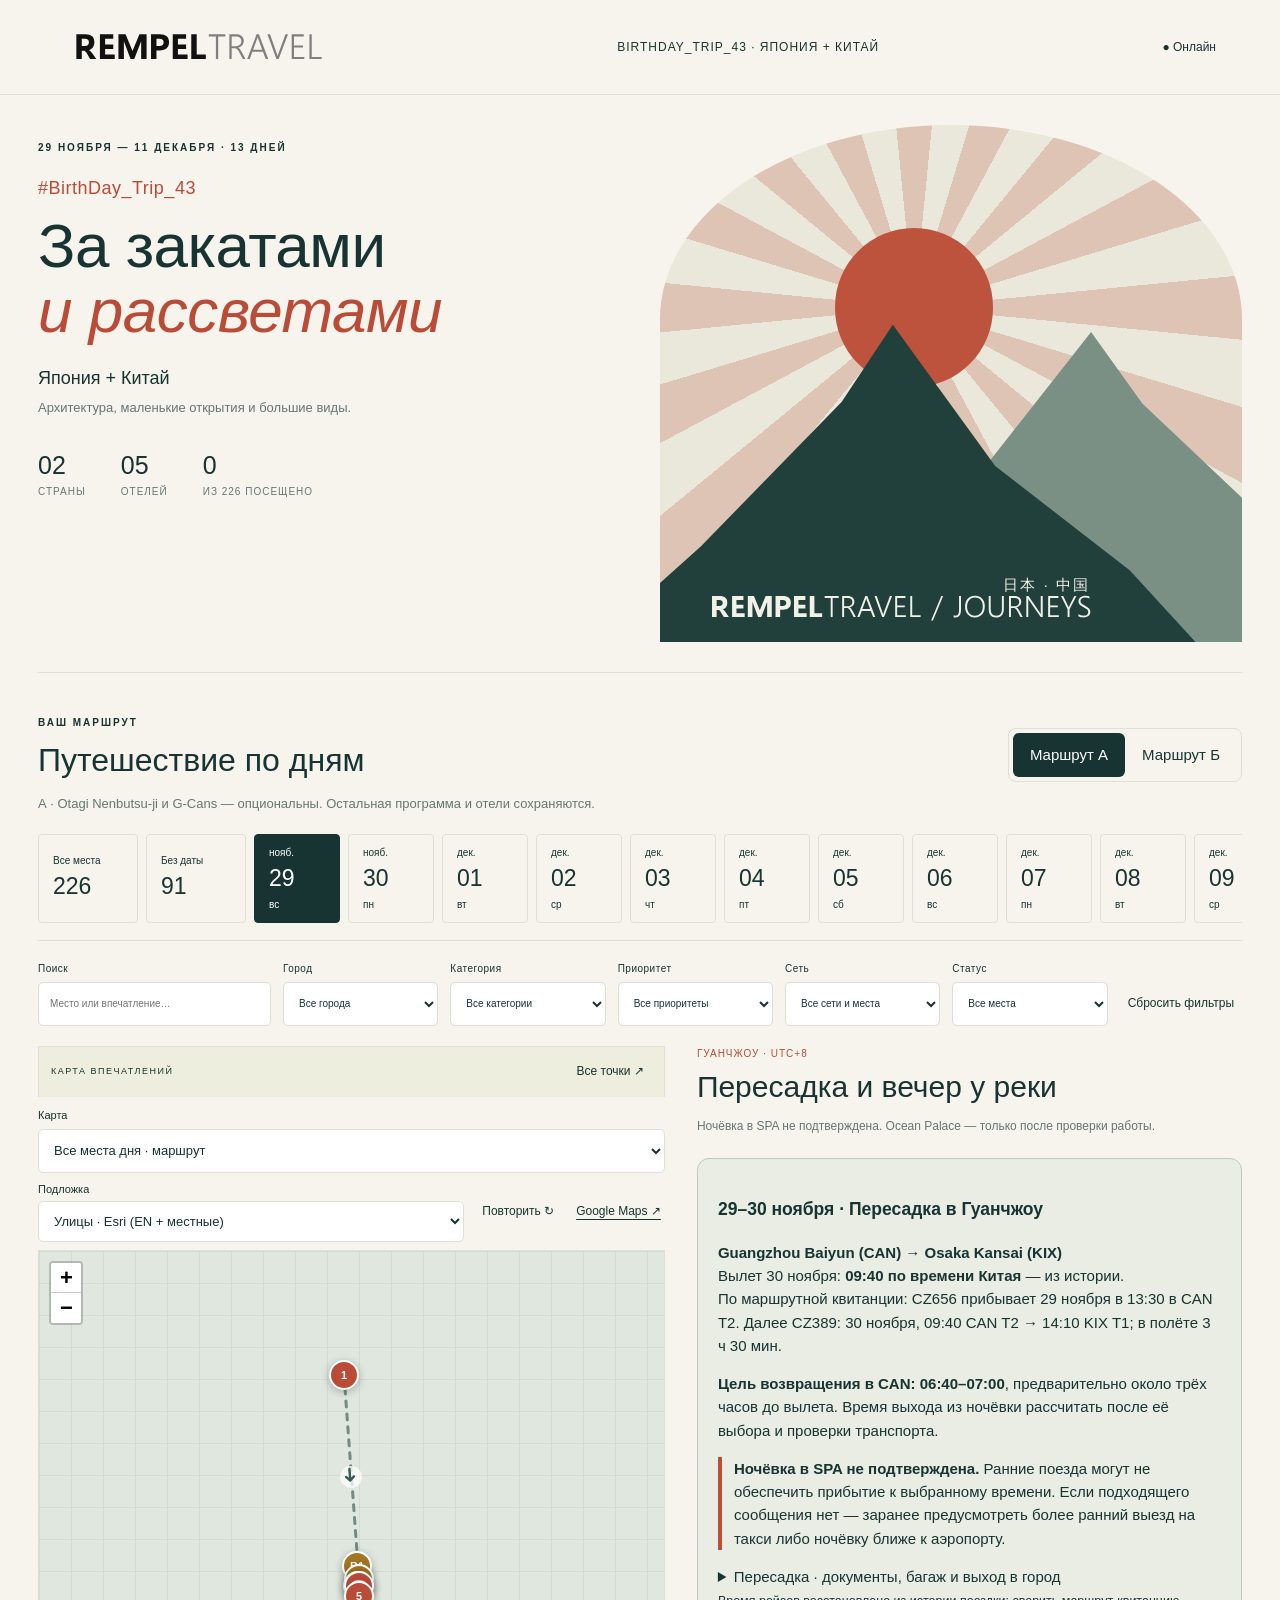
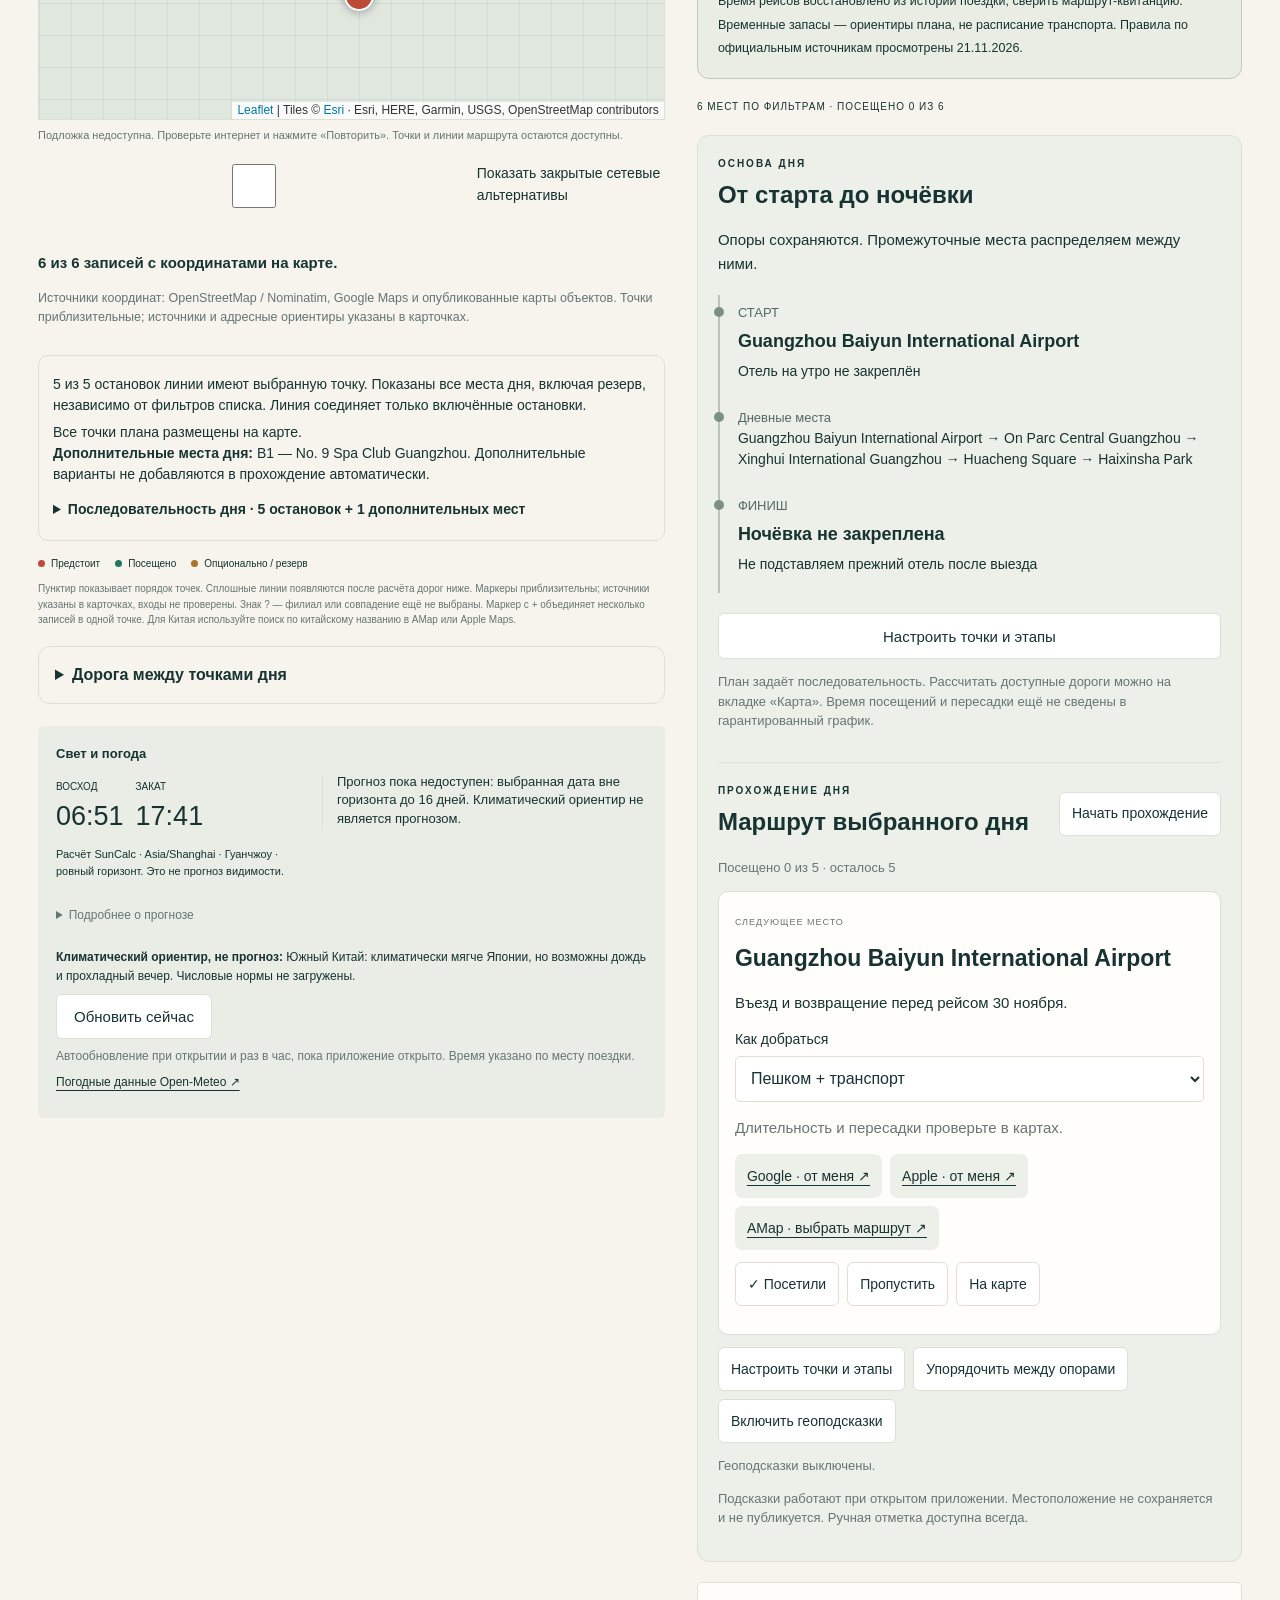
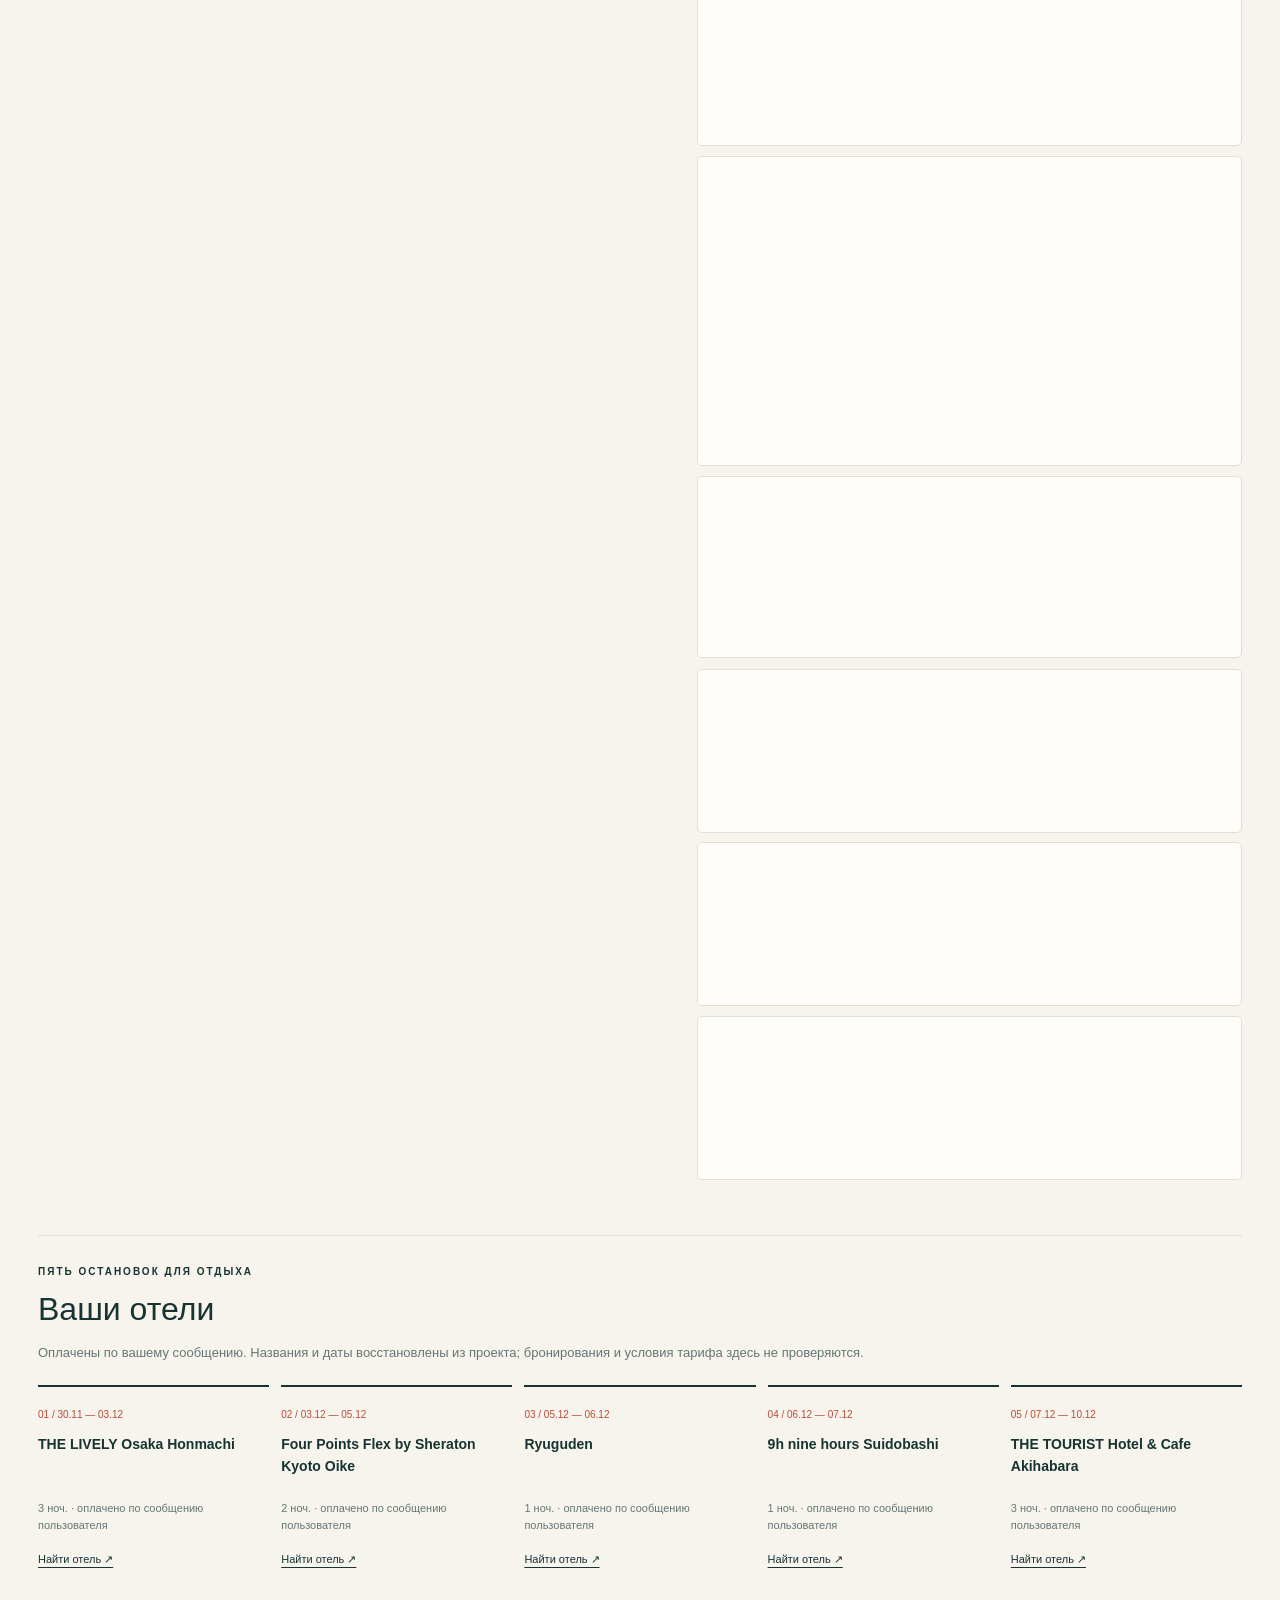
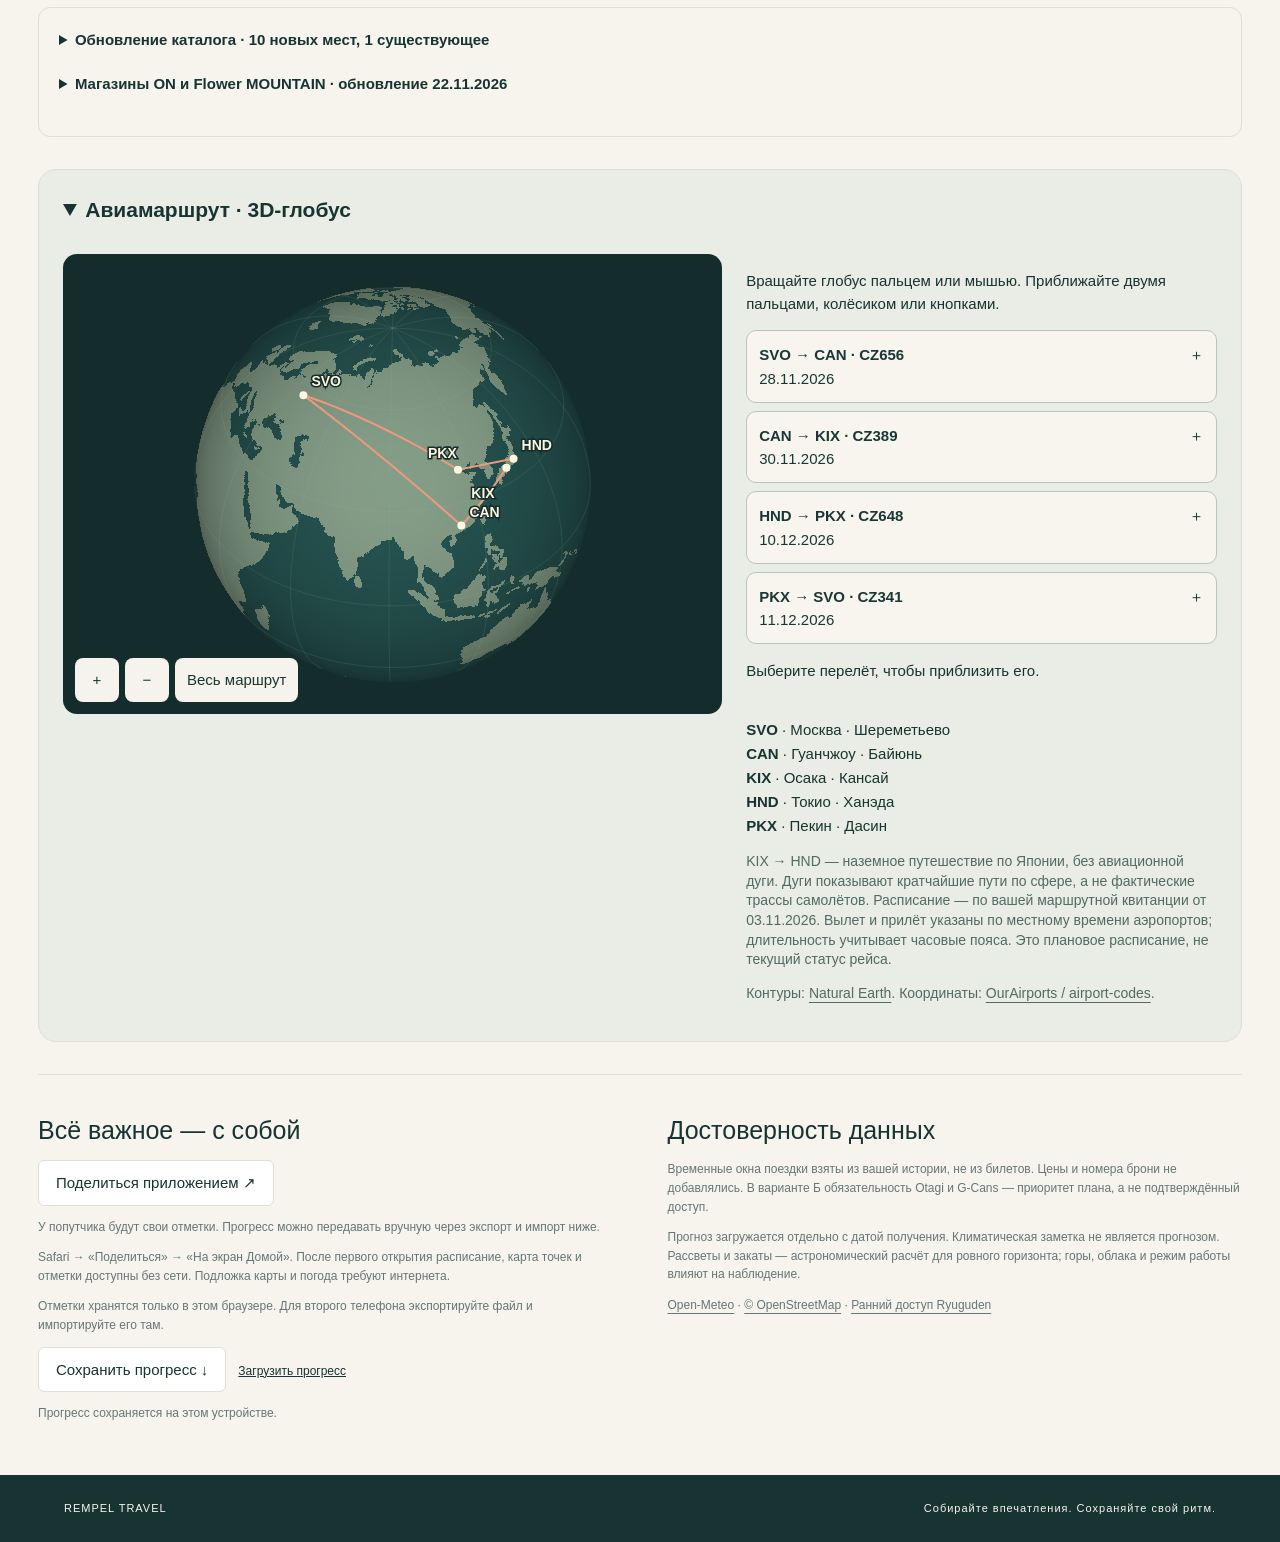
==== commit 5036c1c0: "Load updated itinerary modules v71" ====
--- a/index.html
+++ b/index.html
@@ -8,6 +8,5 @@
 <section class="stays"><div class="eyebrow">ПЯТЬ ОСТАНОВОК ДЛЯ ОТДЫХА</div><h2>Ваши отели</h2><p class="muted">Оплачены по вашему сообщению. Названия и даты восстановлены из проекта; бронирования и условия тарифа здесь не проверяются.</p><div id="hotels"></div></section>
 <section class="catalog-update" id="catalogUpdate"></section><section id="flightGlobe" class="flight-globe" aria-label="Глобус авиамаршрута"></section><section class="practical"><div><h2>Всё важное — с собой</h2><button id="shareAppMore" type="button">Поделиться приложением ↗</button><p>У попутчика будут свои отметки. Прогресс можно передавать вручную через экспорт и импорт ниже.</p><p>Safari → «Поделиться» → «На экран Домой». После первого открытия расписание, карта точек и отметки доступны без сети. Подложка карты и погода требуют интернета.</p><p>Отметки хранятся только в этом браузере. Для второго телефона экспортируйте файл и импортируйте его там.</p><button id="export">Сохранить прогресс ↓</button><label class="import">Загрузить прогресс<input id="import" type="file" accept="application/json,.json"></label><p id="storageStatus" role="status"></p></div><div><h2>Достоверность данных</h2><p>Временные окна поездки взяты из вашей истории, не из билетов. Цены и номера брони не добавлялись. В варианте Б обязательность Otagi и G-Cans — приоритет плана, а не подтверждённый доступ.</p><p>Прогноз загружается отдельно с датой получения. Климатическая заметка не является прогнозом. Рассветы и закаты — астрономический расчёт для ровного горизонта; горы, облака и режим работы влияют на наблюдение.</p><p><a href="https://open-meteo.com/en/docs" target="_blank" rel="noopener">Open-Meteo</a> · <a href="https://www.openstreetmap.org/copyright" target="_blank" rel="noopener">© OpenStreetMap</a> · <a href="https://www.princehotels.co.jp/hakone-area/sanpo/en/" target="_blank" rel="noopener">Ранний доступ Ryuguden</a></p></div></section></main>
 <footer><span>REMPEL TRAVEL</span><span>Собирайте впечатления. Сохраняйте свой ритм.</span></footer><nav class="mobile-nav" aria-label="Основные разделы"><button data-mobile-screen="day" aria-current="page"><span aria-hidden="true">☷</span>День</button><button data-mobile-screen="map"><span aria-hidden="true">⌖</span>Карта</button><button data-mobile-screen="catalog"><span aria-hidden="true">▦</span>Каталог</button><button data-mobile-screen="stays"><span aria-hidden="true">⌂</span>Отели</button><button data-mobile-screen="more"><span aria-hidden="true">···</span>Ещё</button></nav><dialog id="shareDialog"><button id="closeShare" class="quiet" type="button" aria-label="Закрыть">✕</button><h2>Поездка вдвоём</h2><p id="shareExplanation"></p><button id="shareLink" type="button">Отправить ссылку</button><a id="downloadApp" class="download-app" download="REMPELtravel.html" href="./share.html">Скачать HTML для передачи ↓</a><p>Маршрут будет одинаковым, галочки — отдельными на каждом телефоне. Для переноса отметок используйте «Сохранить прогресс» и «Загрузить прогресс».</p><p class="muted">На iPhone удобнее опубликованная HTTPS-ссылка: файл HTML может открыться в просмотрщике без интерактивных функций.</p><p id="shareStatus" role="status"></p></dialog><dialog id="journeyEditor"><button type="button" id="closeJourneyEditor" class="quiet" aria-label="Закрыть редактор">✕</button><div id="journeyEditorBody"></div></dialog><dialog id="journeyProposal"><button type="button" id="closeJourneyProposal" class="quiet" aria-label="Закрыть предложение">✕</button><div id="journeyProposalBody"></div><button type="button" id="journeyApply">Подтвердить новый порядок</button></dialog><dialog id="nearbyDialog"><h2 id="nearbyTitle"></h2><p>Близость по GPS не доказывает посещение. Подтвердите сами.</p><div class="nearby-actions"><button type="button" id="nearbyYes">✓ Да, посетили</button><button type="button" id="nearbyLater">Ещё осматриваем</button><button type="button" id="nearbyPassed">Прошли мимо</button></div><p class="journey-help">Отметку можно отменить в карточке места.</p></dialog><div id="toast" role="status"></div><dialog id="detail"><button id="closeDetail" aria-label="Закрыть карточку">✕</button><div id="detailBody"></div></dialog>
-<script src="./leaflet.js"></script><script src="./suncalc.js"></script><script type="module" src="./app.mjs?v=70"></script><script type="module" src="./globe.mjs?v=56"></script></body></html>
+<script src="./leaflet.js"></script><script src="./suncalc.js"></script><script type="module" src="./app.mjs?v=71"></script><script type="module" src="./globe.mjs?v=56"></script></body></html>
 
-
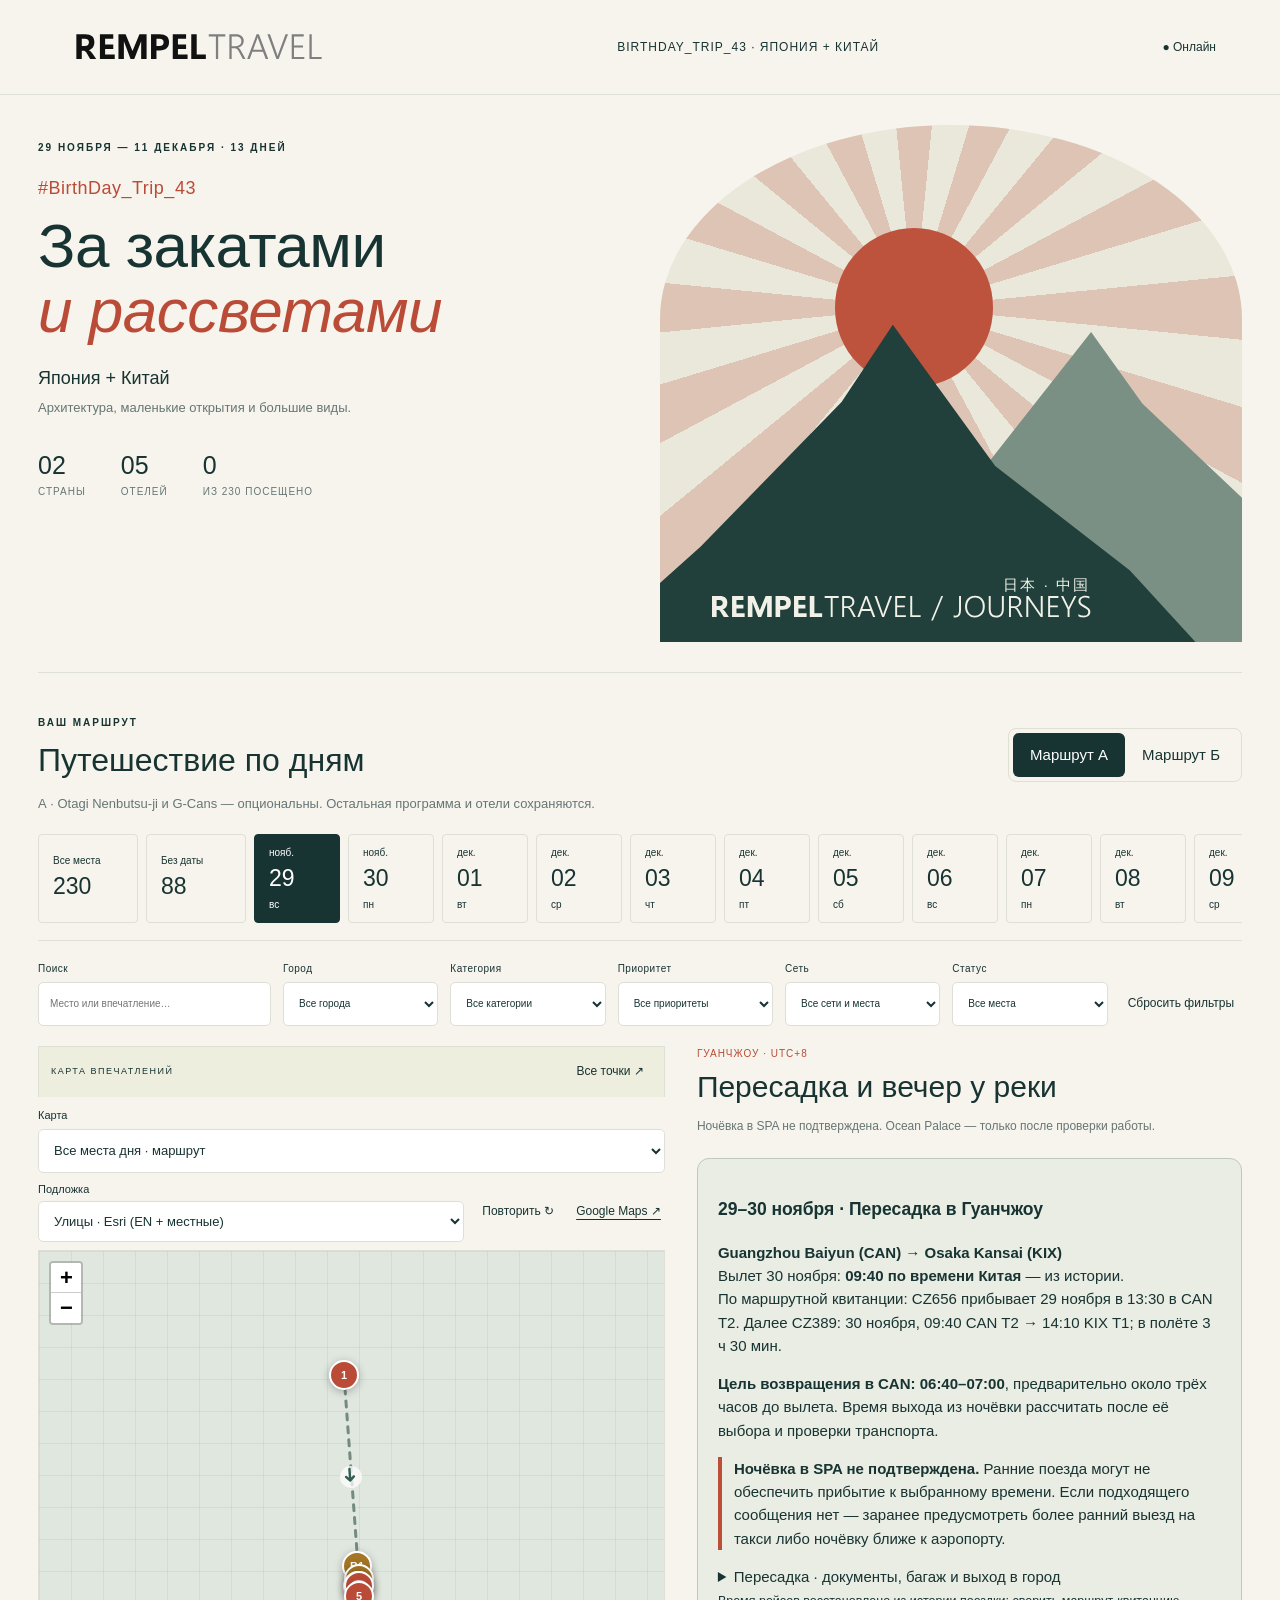
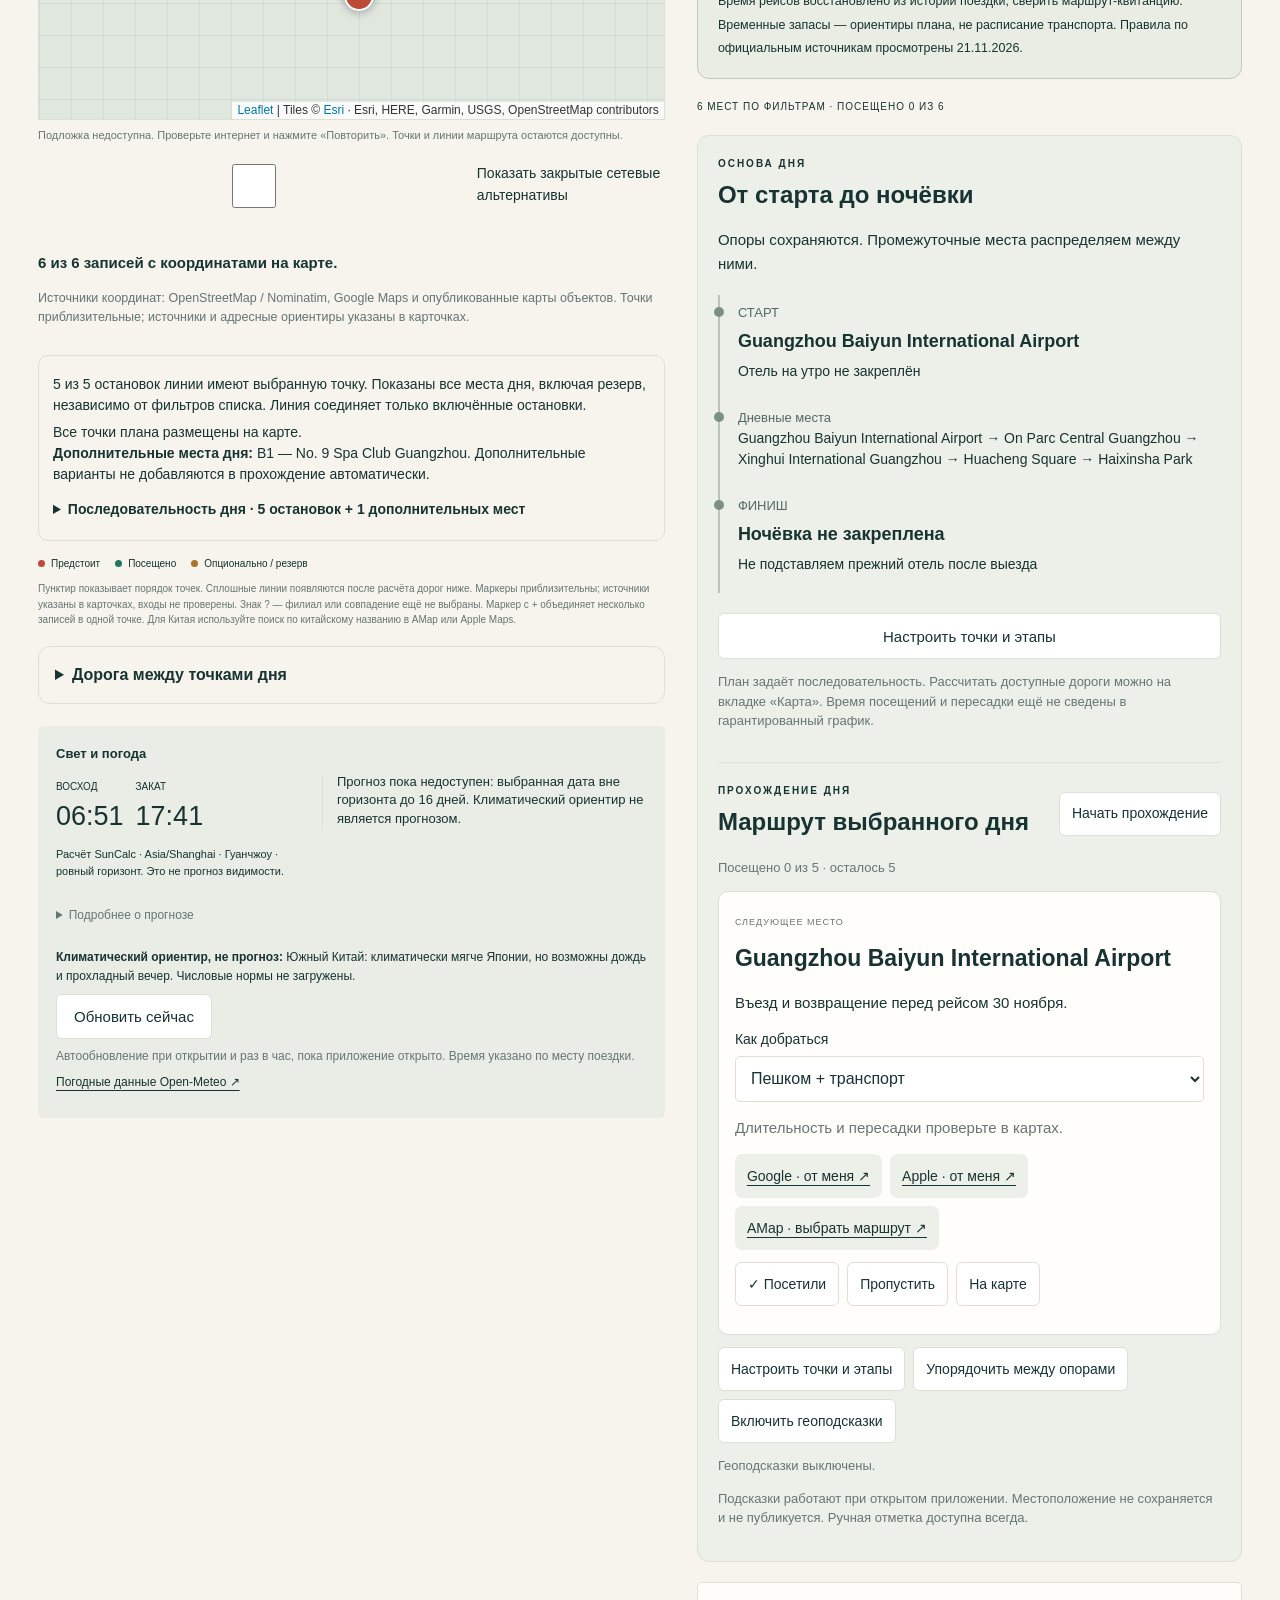
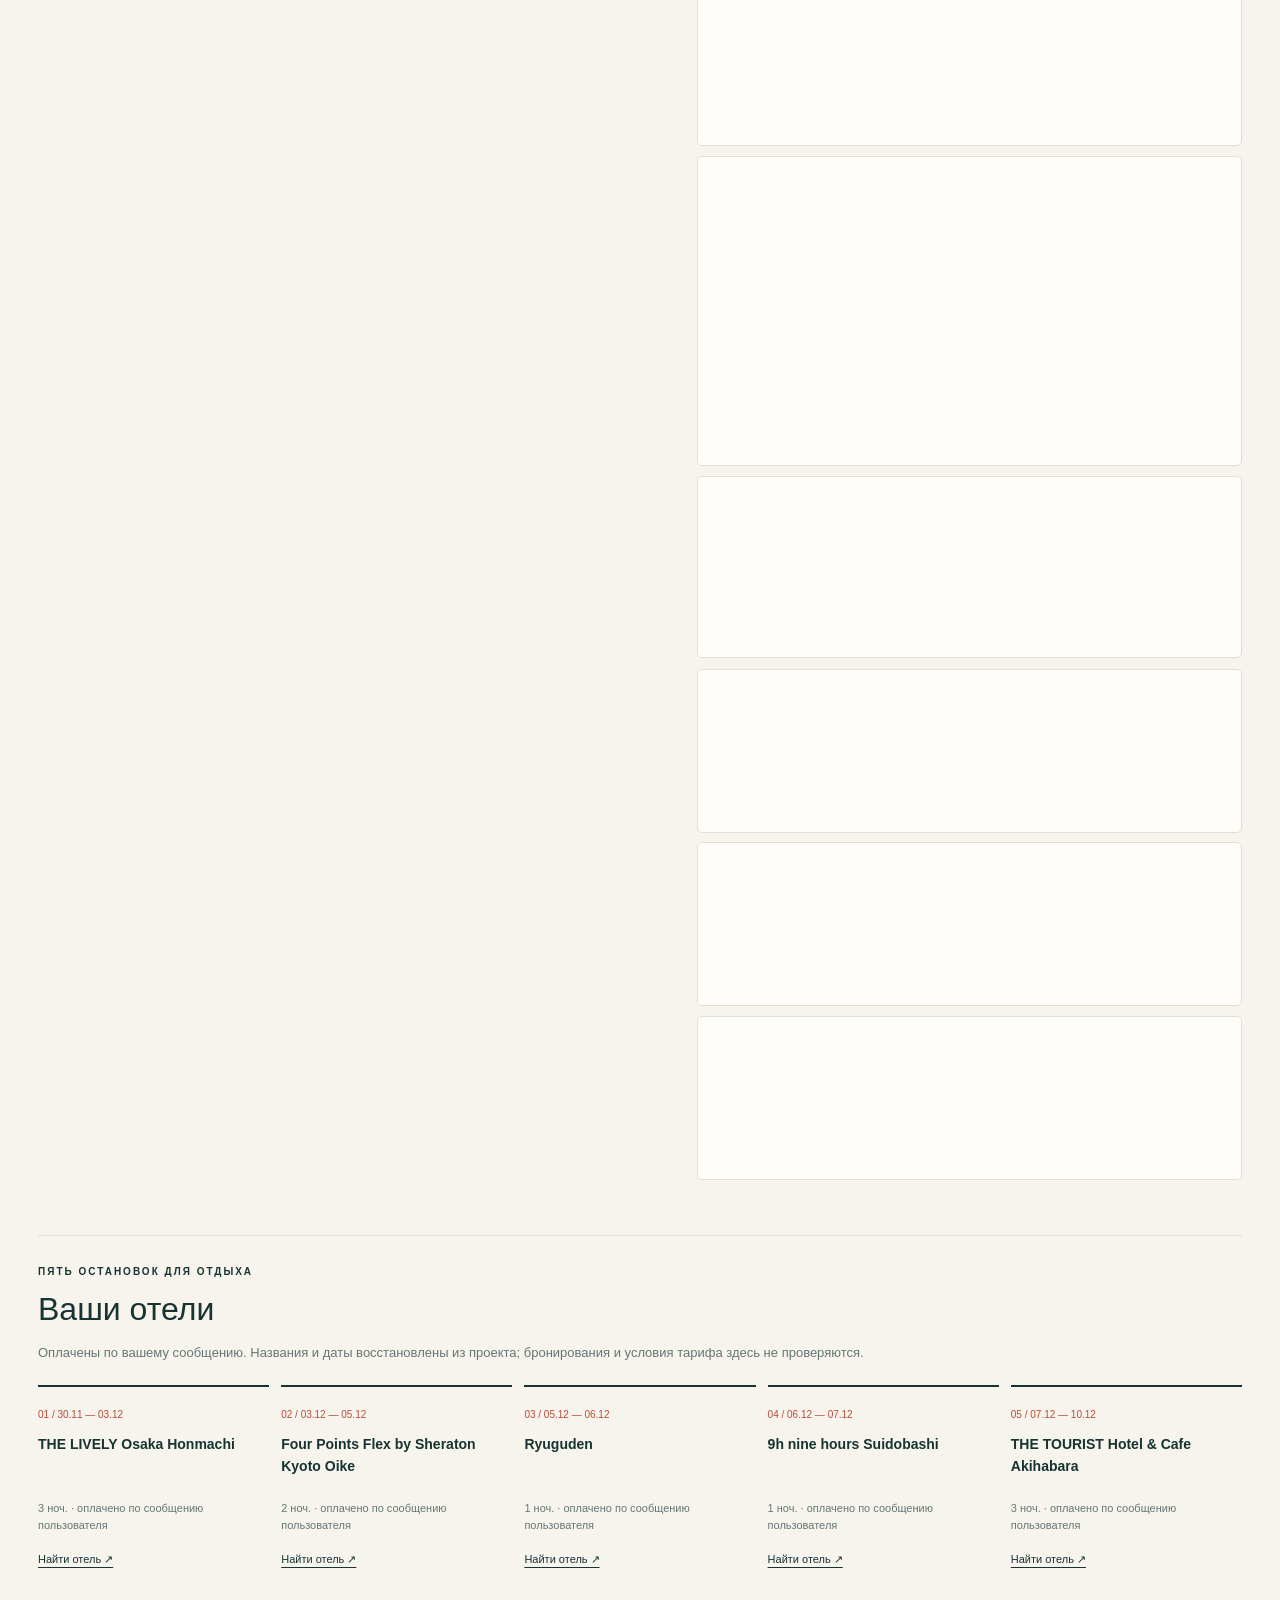
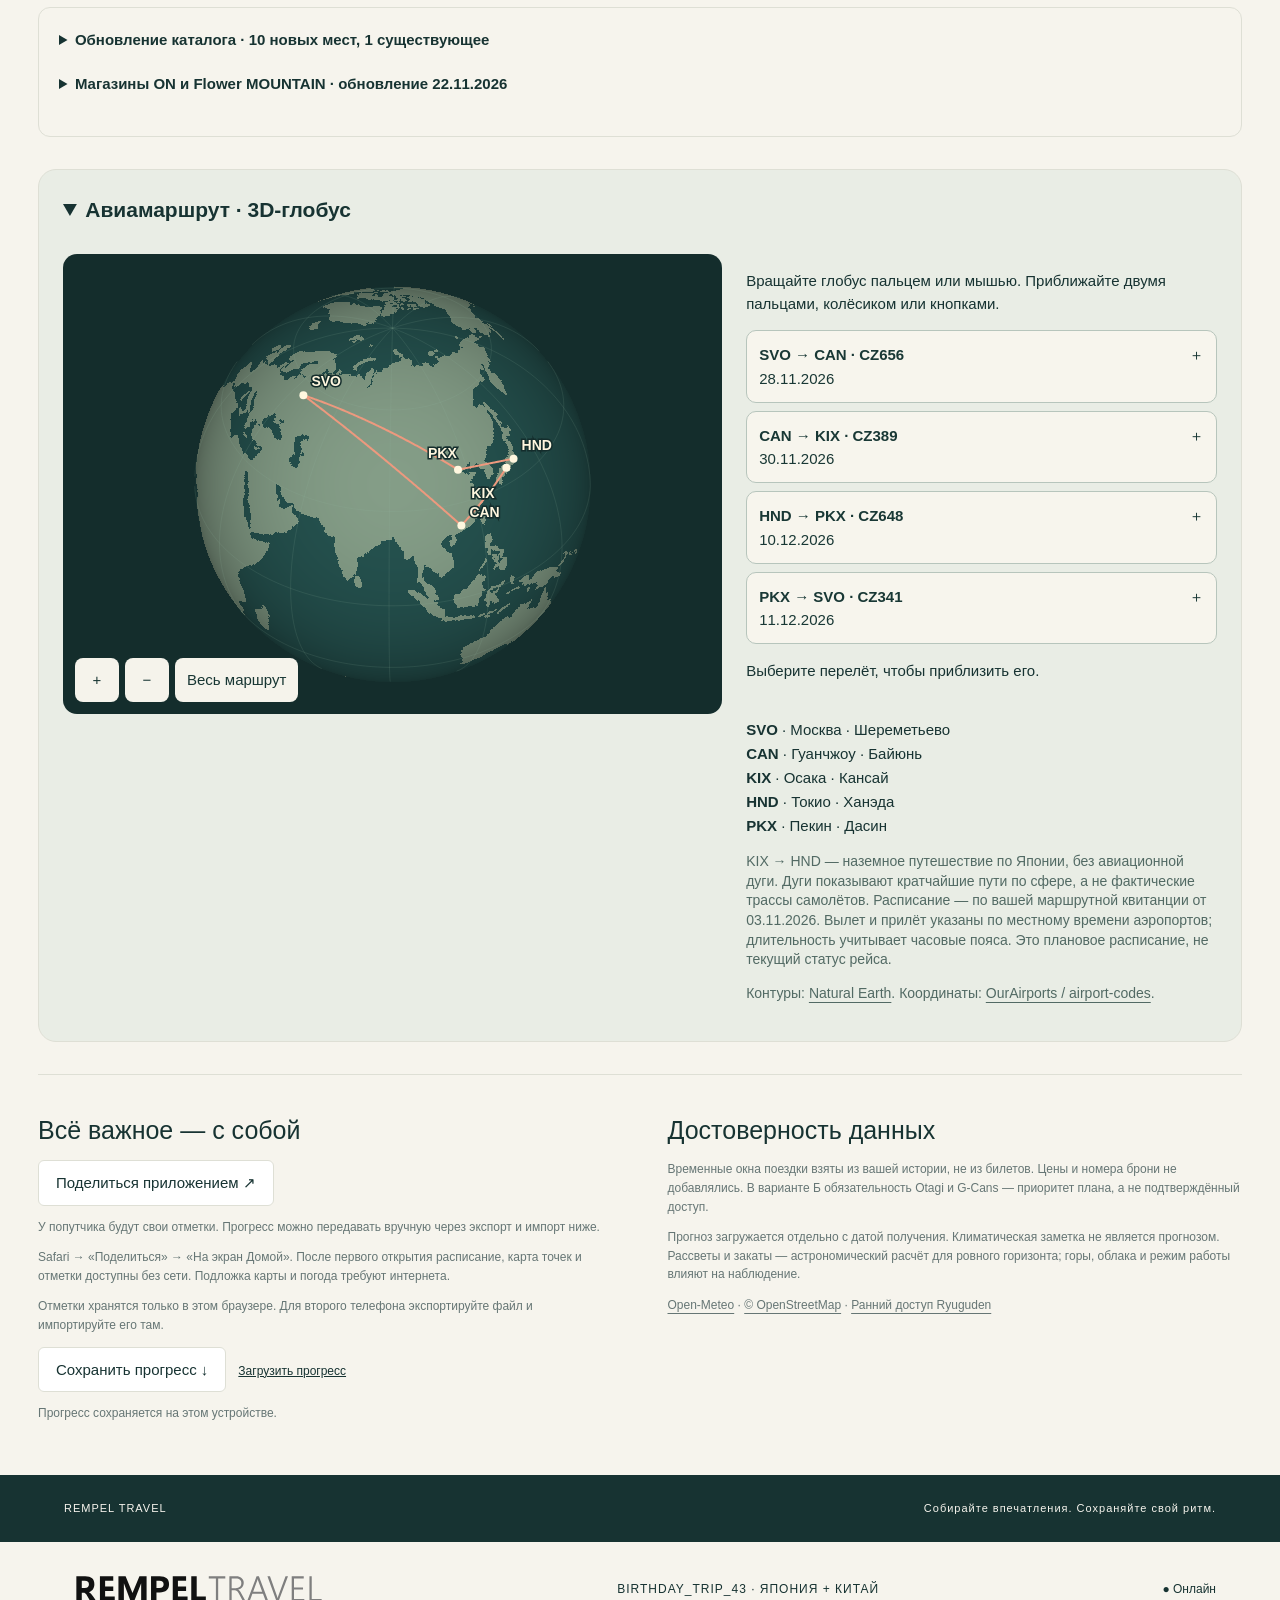
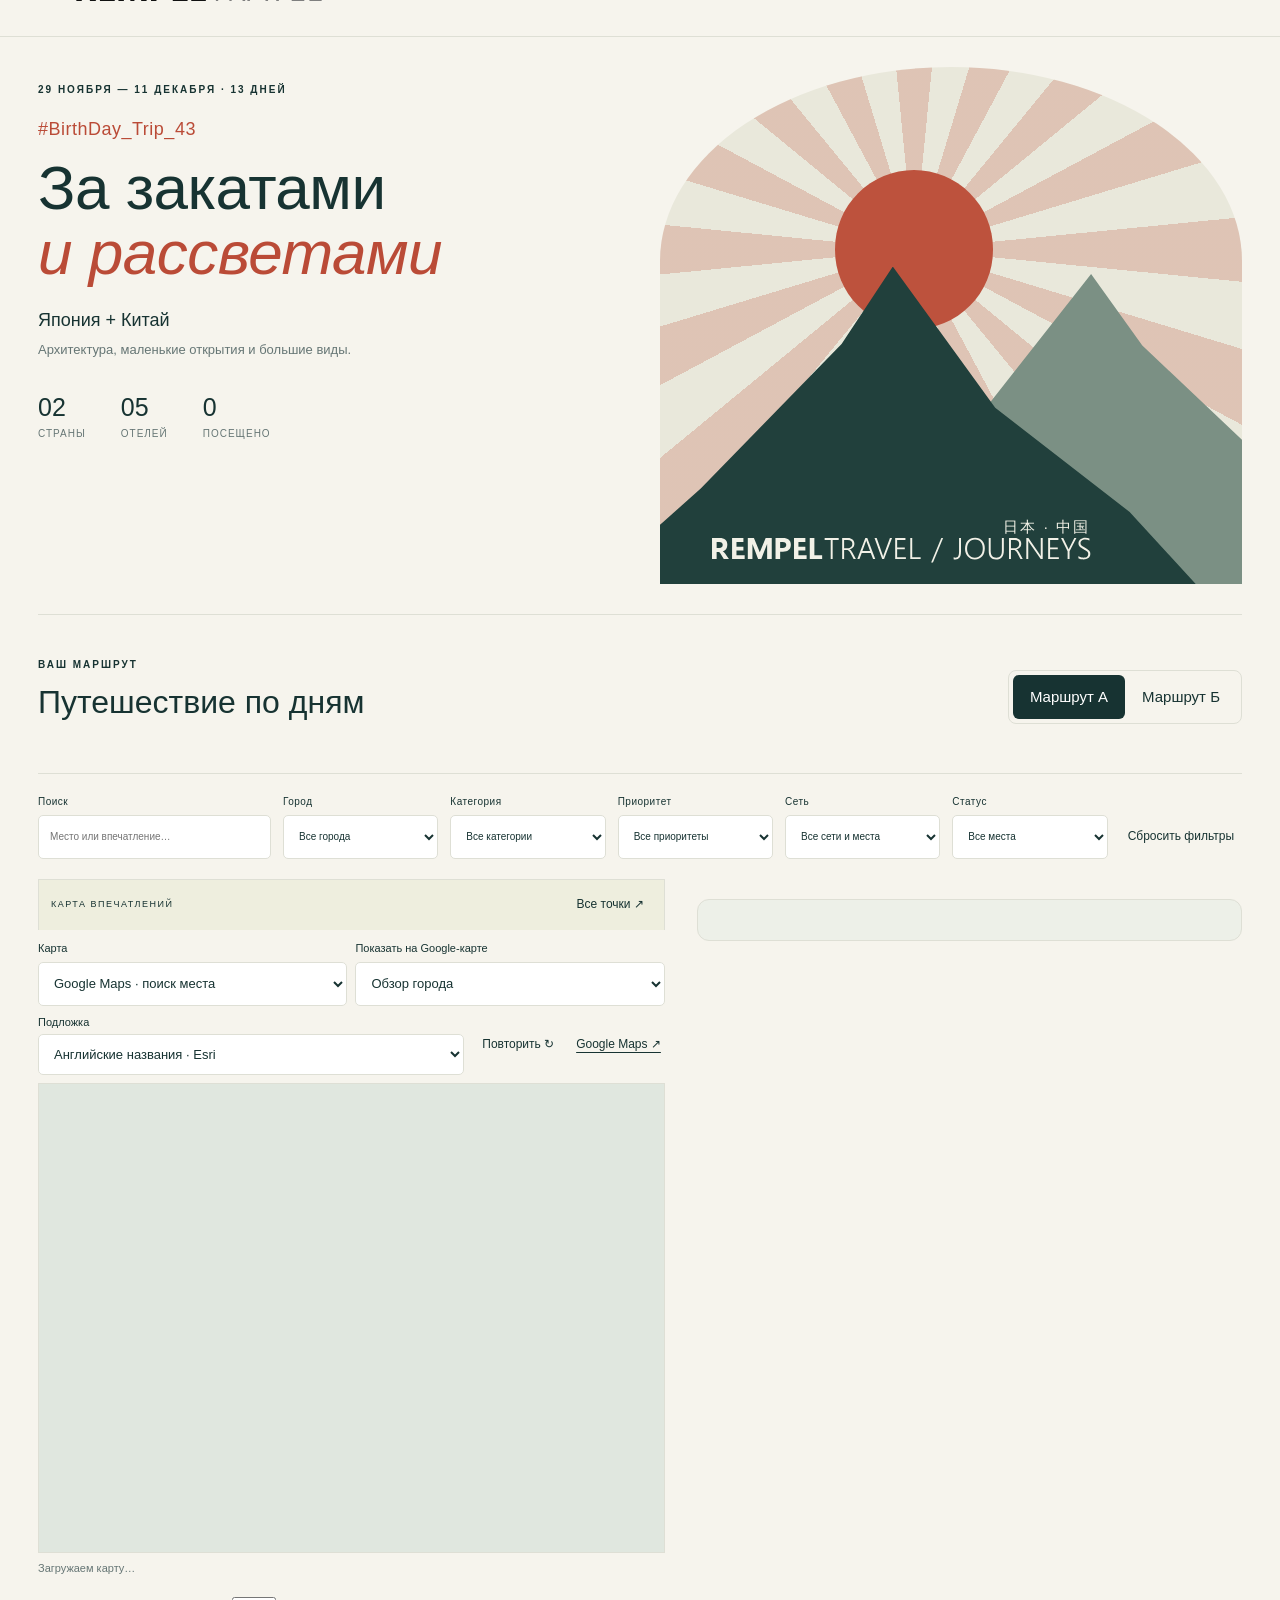
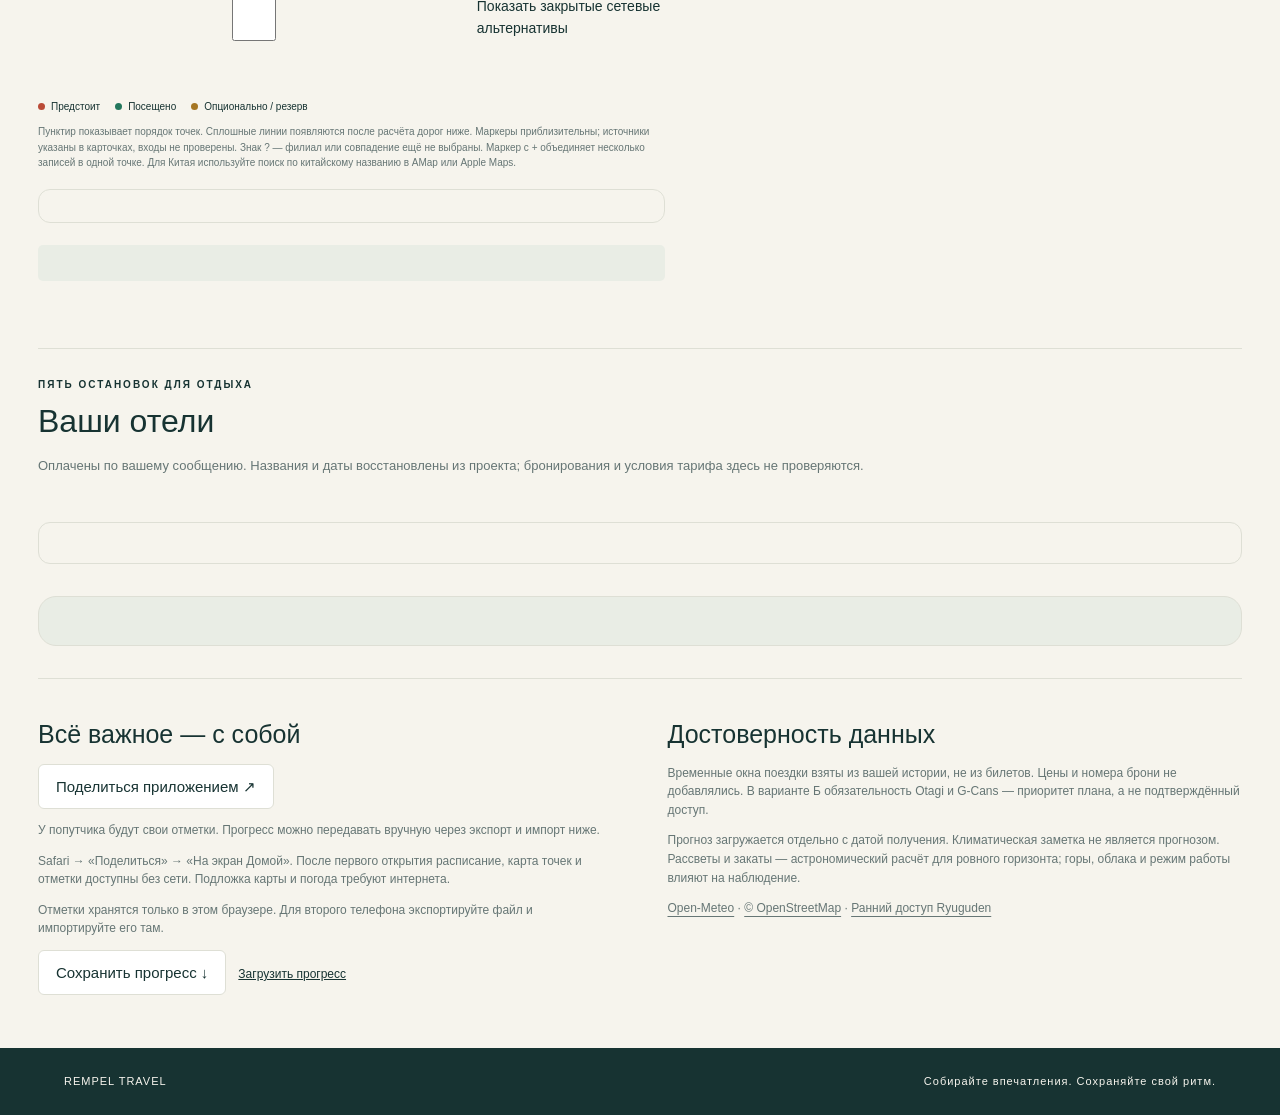
==== commit 1bf9e7e0: "Publish updated itinerary app" ====
--- a/index.html
+++ b/index.html
@@ -1,3 +1,15 @@
+<!doctype html><html lang="ru"><head><meta charset="utf-8"><meta name="viewport" content="width=device-width,initial-scale=1,viewport-fit=cover"><meta name="theme-color" content="#142d2c"><meta name="apple-mobile-web-app-capable" content="yes"><meta name="description" content="REMPELtravel: Япония и Китай, 29 ноября — 11 декабря 2026"><link rel="manifest" href="./manifest.webmanifest?v=33"><link rel="apple-touch-icon" sizes="180x180" href="./apple-touch-icon.png?v=33"><link rel="icon" type="image/png" sizes="32x32" href="./favicon-32.png?v=33"><link rel="icon" type="image/png" sizes="48x48" href="./favicon-48.png?v=33"><link rel="icon" type="image/svg+xml" sizes="any" href="./icon.svg?v=33"><link rel="stylesheet" href="./leaflet.css"><link rel="stylesheet" href="./style.css?v=66"><link rel="stylesheet" href="./mobile.css?v=51"><link rel="stylesheet" href="./journey.css?v=39"><title>REMPEL TRAVEL · За закатами и рассветами</title><link rel="stylesheet" href="./globe.css?v=56"></head><body data-mobile-view="day" data-mobile-filters="closed">
+<header><a class="brand" href="./" aria-label="REMPEL TRAVEL"><svg xmlns="http://www.w3.org/2000/svg" viewBox="-50 -50 1093.6047010461334 200" role="img" aria-label="REMPEL TRAVEL"><title>REMPEL TRAVEL</title><desc>Original REMPEL contours, revision 21. TRAVEL: Segoe UI Semilight uppercase; cap height H=H; descriptor #7F7F7F; clear space 0.5H.</desc><g fill="#111111" fill-rule="evenodd" transform="translate(-60 -60)"><path d="M60 60 L96 60 C121 60 133 71 133 92 C133 109 124 120 111 124 C118 127 123 134 128 142 L140.5 160 L116 160 L100 133 C97 128 94 126 89 126 L82 126 L82 160 L60 160 Z M82 78 L82 107 L94 107 C106 107 111 102 111 92 C111 83 106 78 94 78 Z M82 78"/><path d="M155.5 60 L209.5 60 L209.5 78 L176.5 78 L176.5 101 L209.5 101 L209.5 119 L176.5 119 L176.5 142 L215.5 142 L215.5 160 L155.5 160 Z M155.5 60"/><path d="M230.5 60 L259.5 60 L287.5 127 L315.5 60 L344.5 60 L344.5 160 L322.5 160 L322.5 88 L294.5 160 L279.5 160 L252.5 88 L252.5 160 L230.5 160 Z M230.5 60"/><path d="M362.5 60 L397.5 60 C422.5 60 435.5 71 435.5 92 C435.5 113 422.5 125 397.5 125 L384.5 125 L384.5 160 L362.5 160 Z M384.5 78 L384.5 107 L396.5 107 C408.5 107 413.5 102 413.5 92 C413.5 83 408.5 78 396.5 78 Z M384.5 78"/><path d="M450.5 60 L504.5 60 L504.5 78 L471.5 78 L471.5 101 L504.5 101 L504.5 119 L471.5 119 L471.5 142 L510.5 142 L510.5 160 L450.5 160 Z M450.5 60"/><path d="M525.5 60 L547.5 60 L547.5 142 L584.5 142 L584.5 160 L525.5 160 Z M525.5 60"/></g><path fill="#7F7F7F" fill-rule="evenodd" transform="translate(532.9352496631169 -54.11436402190595) scale(1.1425383550697068)" d="M36.377 54.81 L36.377 134.888 L28.259 134.888 L28.259 54.81 L3.052 54.81 L3.052 47.363 L61.646 47.363 L61.646 54.81 Z M123.718 134.888 L110.535 109.802 C109.233 107.32 107.971 105.245 106.751 103.577 C105.53 101.908 104.268 100.576 102.966 99.579 C101.664 98.582 100.271 97.87 98.785 97.443 C97.3 97.015 95.642 96.802 93.811 96.802 L84.167 96.802 L84.167 134.888 L76.05 134.888 L76.05 47.363 L101.257 47.363 C104.553 47.363 107.737 47.852 110.809 48.828 C113.881 49.805 116.618 51.249 119.019 53.162 C121.419 55.074 123.342 57.475 124.786 60.364 C126.231 63.253 126.953 66.61 126.953 70.435 C126.953 73.527 126.485 76.375 125.549 78.979 C124.613 81.584 123.281 83.893 121.552 85.907 C119.822 87.921 117.727 89.63 115.265 91.034 C112.803 92.438 110.026 93.486 106.934 94.177 L106.934 94.421 C108.114 94.91 109.192 95.54 110.169 96.313 C111.145 97.087 112.091 98.022 113.007 99.121 C113.922 100.22 114.828 101.481 115.723 102.905 C116.618 104.329 117.554 105.957 118.53 107.788 L133.24 134.888 Z M84.167 54.81 L84.167 89.417 L98.694 89.417 C101.624 89.417 104.309 88.989 106.751 88.135 C109.192 87.28 111.277 86.06 113.007 84.473 C114.736 82.886 116.079 80.973 117.035 78.735 C117.991 76.497 118.469 73.975 118.469 71.167 C118.469 66.081 116.832 62.083 113.556 59.174 C110.28 56.264 105.55 54.81 99.365 54.81 Z M204.834 134.888 L195.19 109.009 L157.654 109.009 L148.254 134.888 L139.221 134.888 L172.546 47.363 L180.725 47.363 L213.867 134.888 Z M178.162 62.683 C177.877 61.91 177.582 61.015 177.277 59.998 C176.971 58.98 176.717 57.821 176.514 56.519 L176.27 56.519 C176.025 57.821 175.751 58.98 175.446 59.998 C175.14 61.015 174.845 61.91 174.561 62.683 L160.4 101.624 L192.444 101.624 Z M250.732 134.888 L242.798 134.888 L210.938 47.363 L220.032 47.363 L244.812 117.31 C245.26 118.612 245.656 119.924 246.002 121.246 C246.348 122.569 246.623 123.942 246.826 125.366 L247.07 125.366 C247.274 124.227 247.559 122.976 247.925 121.613 C248.291 120.249 248.759 118.774 249.329 117.188 L275.147 47.363 L283.936 47.363 Z M297.058 134.888 L297.058 47.363 L339.722 47.363 L339.722 54.81 L305.176 54.81 L305.176 86.914 L337.158 86.914 L337.158 94.238 L305.176 94.238 L305.176 127.502 L341.675 127.502 L341.675 134.888 Z M359.924 134.888 L359.924 47.363 L368.042 47.363 L368.042 127.502 L403.198 127.502 L403.198 134.888 Z "/></svg></a><span class="header-note">BirthDay_Trip_43 · Япония + Китай</span><span id="connection" role="status">● Онлайн</span></header>
+<main><section class="mobile-summary" aria-label="Краткий план"><div class="mobile-summary-top"><span>#BirthDay_Trip_43</span><button id="shareAppTop" class="quiet" type="button">Поделиться ↗</button></div><div class="mobile-cover"><h1><span>За закатами</span><em>и рассветами</em></h1><div class="landscape" aria-hidden="true"><span class="sun"></span><span class="mountain back"></span><span class="mountain"></span><span class="landscape-caption"><svg class="landscape-lockup" xmlns="http://www.w3.org/2000/svg" viewBox="0 -110 1801.484470683894 230" role="img" aria-label="REMPEL TRAVEL / JOURNEYS · 日本 · 中国"><title>REMPEL TRAVEL / JOURNEYS · 日本 · 中国</title><desc>Approved REMPEL and thin uppercase TRAVEL / JOURNEYS in one unbroken line. Japanese and Chinese descriptor above JOURNEYS, aligned to its right edge.</desc><g fill="currentColor" fill-rule="evenodd" transform="translate(-60 -60)"><path d="M60 60 L96 60 C121 60 133 71 133 92 C133 109 124 120 111 124 C118 127 123 134 128 142 L140.5 160 L116 160 L100 133 C97 128 94 126 89 126 L82 126 L82 160 L60 160 Z M82 78 L82 107 L94 107 C106 107 111 102 111 92 C111 83 106 78 94 78 Z M82 78"/><path d="M155.5 60 L209.5 60 L209.5 78 L176.5 78 L176.5 101 L209.5 101 L209.5 119 L176.5 119 L176.5 142 L215.5 142 L215.5 160 L155.5 160 Z M155.5 60"/><path d="M230.5 60 L259.5 60 L287.5 127 L315.5 60 L344.5 60 L344.5 160 L322.5 160 L322.5 88 L294.5 160 L279.5 160 L252.5 88 L252.5 160 L230.5 160 Z M230.5 60"/><path d="M362.5 60 L397.5 60 C422.5 60 435.5 71 435.5 92 C435.5 113 422.5 125 397.5 125 L384.5 125 L384.5 160 L362.5 160 Z M384.5 78 L384.5 107 L396.5 107 C408.5 107 413.5 102 413.5 92 C413.5 83 408.5 78 396.5 78 Z M384.5 78"/><path d="M450.5 60 L504.5 60 L504.5 78 L471.5 78 L471.5 101 L504.5 101 L504.5 119 L471.5 119 L471.5 142 L510.5 142 L510.5 160 L450.5 160 Z M450.5 60"/><path d="M525.5 60 L547.5 60 L547.5 142 L584.5 142 L584.5 160 L525.5 160 Z M525.5 60"/></g><path fill="currentColor" fill-rule="evenodd" transform="translate(532.9352496631169 -54.11436402190595) scale(1.1425383550697068)" d="M36.377 54.81 L36.377 134.888 L28.259 134.888 L28.259 54.81 L3.052 54.81 L3.052 47.363 L61.646 47.363 L61.646 54.81 Z M123.718 134.888 L110.535 109.802 C109.233 107.32 107.971 105.245 106.751 103.577 C105.53 101.908 104.268 100.576 102.966 99.579 C101.664 98.582 100.271 97.87 98.785 97.443 C97.3 97.015 95.642 96.802 93.811 96.802 L84.167 96.802 L84.167 134.888 L76.05 134.888 L76.05 47.363 L101.257 47.363 C104.553 47.363 107.737 47.852 110.809 48.828 C113.881 49.805 116.618 51.249 119.019 53.162 C121.419 55.074 123.342 57.475 124.786 60.364 C126.231 63.253 126.953 66.61 126.953 70.435 C126.953 73.527 126.485 76.375 125.549 78.979 C124.613 81.584 123.281 83.893 121.552 85.907 C119.822 87.921 117.727 89.63 115.265 91.034 C112.803 92.438 110.026 93.486 106.934 94.177 L106.934 94.421 C108.114 94.91 109.192 95.54 110.169 96.313 C111.145 97.087 112.091 98.022 113.007 99.121 C113.922 100.22 114.828 101.481 115.723 102.905 C116.618 104.329 117.554 105.957 118.53 107.788 L133.24 134.888 Z M84.167 54.81 L84.167 89.417 L98.694 89.417 C101.624 89.417 104.309 88.989 106.751 88.135 C109.192 87.28 111.277 86.06 113.007 84.473 C114.736 82.886 116.079 80.973 117.035 78.735 C117.991 76.497 118.469 73.975 118.469 71.167 C118.469 66.081 116.832 62.083 113.556 59.174 C110.28 56.264 105.55 54.81 99.365 54.81 Z M204.834 134.888 L195.19 109.009 L157.654 109.009 L148.254 134.888 L139.221 134.888 L172.546 47.363 L180.725 47.363 L213.867 134.888 Z M178.162 62.683 C177.877 61.91 177.582 61.015 177.277 59.998 C176.971 58.98 176.717 57.821 176.514 56.519 L176.27 56.519 C176.025 57.821 175.751 58.98 175.446 59.998 C175.14 61.015 174.845 61.91 174.561 62.683 L160.4 101.624 L192.444 101.624 Z M250.732 134.888 L242.798 134.888 L210.938 47.363 L220.032 47.363 L244.812 117.31 C245.26 118.612 245.656 119.924 246.002 121.246 C246.348 122.569 246.623 123.942 246.826 125.366 L247.07 125.366 C247.274 124.227 247.559 122.976 247.925 121.613 C248.291 120.249 248.759 118.774 249.329 117.188 L275.147 47.363 L283.936 47.363 Z M297.058 134.888 L297.058 47.363 L339.722 47.363 L339.722 54.81 L305.176 54.81 L305.176 86.914 L337.158 86.914 L337.158 94.238 L305.176 94.238 L305.176 127.502 L341.675 127.502 L341.675 134.888 Z M359.924 134.888 L359.924 47.363 L368.042 47.363 L368.042 127.502 L403.198 127.502 L403.198 134.888 Z "/><g transform="translate(1043.6044293505124 0)"><path fill="currentColor" fill-rule="evenodd" transform="translate(2.022315167971305 -54.11436402190595) scale(1.1425383550697068)" d="M5.676 149.414 L-1.77 149.414 L40.527 47.363 L48.157 47.363 Z "/></g><g transform="translate(1150.6476653097957 0)"><path fill="currentColor" fill-rule="evenodd" transform="translate(-1.3249651691469766 -54.11436402190595) scale(1.1425383550697068)" d="M31.799 104.126 C31.799 115.031 29.785 123.128 25.757 128.418 C21.729 133.708 16.032 136.353 8.667 136.353 C7.243 136.353 5.9 136.261 4.639 136.078 C3.377 135.895 2.218 135.6 1.16 135.193 L1.16 127.197 C3.438 128.418 5.981 129.028 8.789 129.028 C13.957 129.028 17.731 126.994 20.111 122.925 C22.491 118.856 23.682 112.59 23.682 104.126 L23.682 47.363 L31.799 47.363 Z M89.539 136.414 C83.232 136.414 77.555 135.264 72.51 132.965 C67.464 130.666 63.182 127.523 59.662 123.535 C56.142 119.548 53.436 114.858 51.544 109.467 C49.652 104.075 48.706 98.287 48.706 92.102 C48.706 85.266 49.652 79.01 51.544 73.334 C53.436 67.657 56.193 62.795 59.814 58.746 C63.436 54.698 67.871 51.544 73.12 49.286 C78.369 47.028 84.351 45.898 91.064 45.898 C97.249 45.898 102.804 47.007 107.727 49.225 C112.651 51.442 116.842 54.515 120.3 58.441 C123.759 62.368 126.414 67.017 128.265 72.388 C130.117 77.759 131.043 83.598 131.043 89.905 C131.043 96.537 130.137 102.692 128.326 108.368 C126.516 114.044 123.851 118.958 120.331 123.108 C116.811 127.258 112.478 130.514 107.33 132.874 C102.183 135.234 96.252 136.414 89.539 136.414 Z M90.21 53.284 C84.92 53.284 80.231 54.291 76.141 56.305 C72.052 58.319 68.604 61.045 65.796 64.484 C62.988 67.922 60.862 71.95 59.418 76.569 C57.973 81.187 57.231 86.1 57.19 91.309 C57.149 96.273 57.79 101.023 59.113 105.56 C60.435 110.097 62.429 114.105 65.094 117.584 C67.759 121.063 71.126 123.84 75.195 125.916 C79.264 127.991 84.025 129.028 89.478 129.028 C94.93 129.028 99.721 128.082 103.851 126.19 C107.981 124.298 111.43 121.674 114.197 118.317 C116.964 114.96 119.049 110.962 120.453 106.323 C121.857 101.685 122.559 96.619 122.559 91.125 C122.559 85.999 121.938 81.136 120.697 76.538 C119.456 71.94 117.523 67.922 114.899 64.484 C112.274 61.045 108.927 58.319 104.858 56.305 C100.789 54.291 95.907 53.284 90.21 53.284 Z M210.388 99.731 C210.388 124.186 199.646 136.414 178.162 136.414 C157.695 136.414 147.461 124.634 147.461 101.074 L147.461 47.363 L155.579 47.363 L155.579 100.342 C155.579 109.945 157.511 117.127 161.377 121.887 C165.243 126.648 171.224 129.028 179.321 129.028 C194.621 129.028 202.271 119.751 202.271 101.196 L202.271 47.363 L210.388 47.363 Z M279.663 134.888 L266.48 109.802 C265.177 107.32 263.916 105.245 262.695 103.577 C261.475 101.908 260.213 100.576 258.911 99.579 C257.609 98.582 256.215 97.87 254.73 97.443 C253.245 97.015 251.587 96.802 249.756 96.802 L240.112 96.802 L240.112 134.888 L231.995 134.888 L231.995 47.363 L257.202 47.363 C260.498 47.363 263.682 47.852 266.754 48.828 C269.826 49.805 272.563 51.249 274.963 53.162 C277.364 55.074 279.287 57.475 280.731 60.364 C282.176 63.253 282.898 66.61 282.898 70.435 C282.898 73.527 282.43 76.375 281.494 78.979 C280.558 81.584 279.226 83.893 277.496 85.907 C275.767 87.921 273.671 89.63 271.21 91.034 C268.748 92.438 265.971 93.486 262.878 94.177 L262.878 94.421 C264.058 94.91 265.137 95.54 266.113 96.313 C267.09 97.087 268.036 98.022 268.951 99.121 C269.867 100.22 270.772 101.481 271.668 102.905 C272.563 104.329 273.499 105.957 274.475 107.788 L289.185 134.888 Z M240.112 54.81 L240.112 89.417 L254.639 89.417 C257.568 89.417 260.254 88.989 262.695 88.135 C265.137 87.28 267.222 86.06 268.951 84.473 C270.681 82.886 272.024 80.973 272.98 78.735 C273.936 76.497 274.414 73.975 274.414 71.167 C274.414 66.081 272.776 62.083 269.501 59.174 C266.225 56.264 261.495 54.81 255.31 54.81 Z M364.014 134.888 L315.43 64.636 C314.819 63.741 314.219 62.826 313.629 61.89 C313.039 60.954 312.561 60.038 312.195 59.143 L311.89 59.143 C311.971 59.875 312.042 60.893 312.103 62.195 C312.164 63.497 312.195 65.125 312.195 67.078 L312.195 134.888 L304.077 134.888 L304.077 47.363 L313.049 47.363 L360.84 116.76 C361.572 117.859 362.234 118.886 362.824 119.843 C363.414 120.799 363.953 121.684 364.441 122.498 L364.746 122.498 C364.583 121.155 364.461 119.649 364.38 117.981 C364.299 116.313 364.258 114.461 364.258 112.427 L364.258 47.363 L372.437 47.363 L372.437 134.888 Z M395.142 134.888 L395.142 47.363 L437.805 47.363 L437.805 54.81 L403.259 54.81 L403.259 86.914 L435.242 86.914 L435.242 94.238 L403.259 94.238 L403.259 127.502 L439.758 127.502 L439.758 134.888 Z M484.314 102.112 L484.314 134.888 L476.196 134.888 L476.196 102.295 L448.731 47.363 L457.947 47.363 L477.966 88.257 C478.21 88.745 478.536 89.478 478.943 90.454 C479.35 91.431 479.838 92.672 480.408 94.177 L480.591 94.177 C480.835 93.445 481.181 92.59 481.628 91.614 C482.076 90.637 482.625 89.539 483.276 88.318 L504.211 47.363 L512.878 47.363 Z M521.24 122.07 C522.705 123.169 524.323 124.156 526.093 125.031 C527.863 125.905 529.673 126.638 531.525 127.228 C533.376 127.818 535.238 128.265 537.109 128.571 C538.981 128.876 540.772 129.028 542.481 129.028 C549.113 129.028 554.077 127.747 557.373 125.183 C560.669 122.62 562.317 118.937 562.317 114.136 C562.317 111.816 561.93 109.792 561.157 108.063 C560.384 106.333 559.184 104.716 557.556 103.21 C555.929 101.705 553.874 100.21 551.392 98.724 C548.91 97.239 545.98 95.561 542.603 93.689 C538.859 91.654 535.655 89.732 532.99 87.921 C530.324 86.11 528.147 84.259 526.459 82.367 C524.77 80.475 523.529 78.43 522.736 76.233 C521.942 74.036 521.545 71.533 521.545 68.726 C521.545 65.186 522.298 62.012 523.804 59.204 C525.309 56.396 527.344 54.006 529.907 52.032 C532.471 50.059 535.472 48.543 538.91 47.485 C542.348 46.427 546.021 45.898 549.927 45.898 C556.803 45.898 562.561 46.855 567.2 48.767 L567.2 57.739 C562.032 54.769 555.969 53.284 549.011 53.284 C546.407 53.284 543.955 53.599 541.657 54.23 C539.358 54.86 537.343 55.786 535.614 57.007 C533.885 58.228 532.522 59.743 531.525 61.554 C530.528 63.365 530.029 65.47 530.029 67.871 C530.029 70.15 530.365 72.113 531.036 73.761 C531.708 75.409 532.786 76.965 534.271 78.43 C535.756 79.895 537.71 81.35 540.131 82.794 C542.552 84.239 545.512 85.897 549.011 87.769 C552.673 89.722 555.868 91.624 558.594 93.475 C561.32 95.327 563.588 97.26 565.399 99.274 C567.21 101.288 568.563 103.424 569.458 105.682 C570.353 107.941 570.801 110.453 570.801 113.22 C570.801 117.045 570.089 120.412 568.665 123.322 C567.24 126.231 565.247 128.642 562.683 130.554 C560.12 132.467 557.068 133.911 553.528 134.888 C549.988 135.864 546.102 136.353 541.87 136.353 C540.487 136.353 538.839 136.241 536.926 136.017 C535.014 135.793 533.081 135.468 531.128 135.04 C529.175 134.613 527.313 134.104 525.543 133.514 C523.773 132.924 522.339 132.284 521.24 131.592 Z "/></g><text x="1801.484470683894" y="-28" text-anchor="end" fill="currentColor" font-family="Calibri, Yu Gothic, sans-serif" font-size="70" letter-spacing="10">日本 · 中国</text></svg></span></div></div><div id="mobileDayTitle"></div><div id="mobileDayProgress"></div><div class="mobile-light-row"><div id="mobileLight" class="mobile-light"></div><div id="mobileForecast" class="mobile-forecast" role="status"></div></div></section><section class="hero"><div class="hero-copy"><div class="eyebrow">29 НОЯБРЯ — 11 ДЕКАБРЯ · 13 ДНЕЙ</div><div class="trip-hashtag">#BirthDay_Trip_43</div><h1>За закатами<br><em>и рассветами</em></h1><p>Япония + Китай<br><span>Архитектура, маленькие открытия и большие виды.</span></p><div class="trip-stats"><span>02 <small>страны</small></span><span>05 <small>отелей</small></span><span id="progress">0 <small>посещено</small></span></div></div><div class="landscape" aria-hidden="true"><span class="sun"></span><span class="mountain back"></span><span class="mountain"></span><span class="landscape-caption"><svg class="landscape-lockup" xmlns="http://www.w3.org/2000/svg" viewBox="0 -110 1801.484470683894 230" role="img" aria-label="REMPEL TRAVEL / JOURNEYS · 日本 · 中国"><title>REMPEL TRAVEL / JOURNEYS · 日本 · 中国</title><desc>Approved REMPEL and thin uppercase TRAVEL / JOURNEYS in one unbroken line. Japanese and Chinese descriptor above JOURNEYS, aligned to its right edge.</desc><g fill="currentColor" fill-rule="evenodd" transform="translate(-60 -60)"><path d="M60 60 L96 60 C121 60 133 71 133 92 C133 109 124 120 111 124 C118 127 123 134 128 142 L140.5 160 L116 160 L100 133 C97 128 94 126 89 126 L82 126 L82 160 L60 160 Z M82 78 L82 107 L94 107 C106 107 111 102 111 92 C111 83 106 78 94 78 Z M82 78"/><path d="M155.5 60 L209.5 60 L209.5 78 L176.5 78 L176.5 101 L209.5 101 L209.5 119 L176.5 119 L176.5 142 L215.5 142 L215.5 160 L155.5 160 Z M155.5 60"/><path d="M230.5 60 L259.5 60 L287.5 127 L315.5 60 L344.5 60 L344.5 160 L322.5 160 L322.5 88 L294.5 160 L279.5 160 L252.5 88 L252.5 160 L230.5 160 Z M230.5 60"/><path d="M362.5 60 L397.5 60 C422.5 60 435.5 71 435.5 92 C435.5 113 422.5 125 397.5 125 L384.5 125 L384.5 160 L362.5 160 Z M384.5 78 L384.5 107 L396.5 107 C408.5 107 413.5 102 413.5 92 C413.5 83 408.5 78 396.5 78 Z M384.5 78"/><path d="M450.5 60 L504.5 60 L504.5 78 L471.5 78 L471.5 101 L504.5 101 L504.5 119 L471.5 119 L471.5 142 L510.5 142 L510.5 160 L450.5 160 Z M450.5 60"/><path d="M525.5 60 L547.5 60 L547.5 142 L584.5 142 L584.5 160 L525.5 160 Z M525.5 60"/></g><path fill="currentColor" fill-rule="evenodd" transform="translate(532.9352496631169 -54.11436402190595) scale(1.1425383550697068)" d="M36.377 54.81 L36.377 134.888 L28.259 134.888 L28.259 54.81 L3.052 54.81 L3.052 47.363 L61.646 47.363 L61.646 54.81 Z M123.718 134.888 L110.535 109.802 C109.233 107.32 107.971 105.245 106.751 103.577 C105.53 101.908 104.268 100.576 102.966 99.579 C101.664 98.582 100.271 97.87 98.785 97.443 C97.3 97.015 95.642 96.802 93.811 96.802 L84.167 96.802 L84.167 134.888 L76.05 134.888 L76.05 47.363 L101.257 47.363 C104.553 47.363 107.737 47.852 110.809 48.828 C113.881 49.805 116.618 51.249 119.019 53.162 C121.419 55.074 123.342 57.475 124.786 60.364 C126.231 63.253 126.953 66.61 126.953 70.435 C126.953 73.527 126.485 76.375 125.549 78.979 C124.613 81.584 123.281 83.893 121.552 85.907 C119.822 87.921 117.727 89.63 115.265 91.034 C112.803 92.438 110.026 93.486 106.934 94.177 L106.934 94.421 C108.114 94.91 109.192 95.54 110.169 96.313 C111.145 97.087 112.091 98.022 113.007 99.121 C113.922 100.22 114.828 101.481 115.723 102.905 C116.618 104.329 117.554 105.957 118.53 107.788 L133.24 134.888 Z M84.167 54.81 L84.167 89.417 L98.694 89.417 C101.624 89.417 104.309 88.989 106.751 88.135 C109.192 87.28 111.277 86.06 113.007 84.473 C114.736 82.886 116.079 80.973 117.035 78.735 C117.991 76.497 118.469 73.975 118.469 71.167 C118.469 66.081 116.832 62.083 113.556 59.174 C110.28 56.264 105.55 54.81 99.365 54.81 Z M204.834 134.888 L195.19 109.009 L157.654 109.009 L148.254 134.888 L139.221 134.888 L172.546 47.363 L180.725 47.363 L213.867 134.888 Z M178.162 62.683 C177.877 61.91 177.582 61.015 177.277 59.998 C176.971 58.98 176.717 57.821 176.514 56.519 L176.27 56.519 C176.025 57.821 175.751 58.98 175.446 59.998 C175.14 61.015 174.845 61.91 174.561 62.683 L160.4 101.624 L192.444 101.624 Z M250.732 134.888 L242.798 134.888 L210.938 47.363 L220.032 47.363 L244.812 117.31 C245.26 118.612 245.656 119.924 246.002 121.246 C246.348 122.569 246.623 123.942 246.826 125.366 L247.07 125.366 C247.274 124.227 247.559 122.976 247.925 121.613 C248.291 120.249 248.759 118.774 249.329 117.188 L275.147 47.363 L283.936 47.363 Z M297.058 134.888 L297.058 47.363 L339.722 47.363 L339.722 54.81 L305.176 54.81 L305.176 86.914 L337.158 86.914 L337.158 94.238 L305.176 94.238 L305.176 127.502 L341.675 127.502 L341.675 134.888 Z M359.924 134.888 L359.924 47.363 L368.042 47.363 L368.042 127.502 L403.198 127.502 L403.198 134.888 Z "/><g transform="translate(1043.6044293505124 0)"><path fill="currentColor" fill-rule="evenodd" transform="translate(2.022315167971305 -54.11436402190595) scale(1.1425383550697068)" d="M5.676 149.414 L-1.77 149.414 L40.527 47.363 L48.157 47.363 Z "/></g><g transform="translate(1150.6476653097957 0)"><path fill="currentColor" fill-rule="evenodd" transform="translate(-1.3249651691469766 -54.11436402190595) scale(1.1425383550697068)" d="M31.799 104.126 C31.799 115.031 29.785 123.128 25.757 128.418 C21.729 133.708 16.032 136.353 8.667 136.353 C7.243 136.353 5.9 136.261 4.639 136.078 C3.377 135.895 2.218 135.6 1.16 135.193 L1.16 127.197 C3.438 128.418 5.981 129.028 8.789 129.028 C13.957 129.028 17.731 126.994 20.111 122.925 C22.491 118.856 23.682 112.59 23.682 104.126 L23.682 47.363 L31.799 47.363 Z M89.539 136.414 C83.232 136.414 77.555 135.264 72.51 132.965 C67.464 130.666 63.182 127.523 59.662 123.535 C56.142 119.548 53.436 114.858 51.544 109.467 C49.652 104.075 48.706 98.287 48.706 92.102 C48.706 85.266 49.652 79.01 51.544 73.334 C53.436 67.657 56.193 62.795 59.814 58.746 C63.436 54.698 67.871 51.544 73.12 49.286 C78.369 47.028 84.351 45.898 91.064 45.898 C97.249 45.898 102.804 47.007 107.727 49.225 C112.651 51.442 116.842 54.515 120.3 58.441 C123.759 62.368 126.414 67.017 128.265 72.388 C130.117 77.759 131.043 83.598 131.043 89.905 C131.043 96.537 130.137 102.692 128.326 108.368 C126.516 114.044 123.851 118.958 120.331 123.108 C116.811 127.258 112.478 130.514 107.33 132.874 C102.183 135.234 96.252 136.414 89.539 136.414 Z M90.21 53.284 C84.92 53.284 80.231 54.291 76.141 56.305 C72.052 58.319 68.604 61.045 65.796 64.484 C62.988 67.922 60.862 71.95 59.418 76.569 C57.973 81.187 57.231 86.1 57.19 91.309 C57.149 96.273 57.79 101.023 59.113 105.56 C60.435 110.097 62.429 114.105 65.094 117.584 C67.759 121.063 71.126 123.84 75.195 125.916 C79.264 127.991 84.025 129.028 89.478 129.028 C94.93 129.028 99.721 128.082 103.851 126.19 C107.981 124.298 111.43 121.674 114.197 118.317 C116.964 114.96 119.049 110.962 120.453 106.323 C121.857 101.685 122.559 96.619 122.559 91.125 C122.559 85.999 121.938 81.136 120.697 76.538 C119.456 71.94 117.523 67.922 114.899 64.484 C112.274 61.045 108.927 58.319 104.858 56.305 C100.789 54.291 95.907 53.284 90.21 53.284 Z M210.388 99.731 C210.388 124.186 199.646 136.414 178.162 136.414 C157.695 136.414 147.461 124.634 147.461 101.074 L147.461 47.363 L155.579 47.363 L155.579 100.342 C155.579 109.945 157.511 117.127 161.377 121.887 C165.243 126.648 171.224 129.028 179.321 129.028 C194.621 129.028 202.271 119.751 202.271 101.196 L202.271 47.363 L210.388 47.363 Z M279.663 134.888 L266.48 109.802 C265.177 107.32 263.916 105.245 262.695 103.577 C261.475 101.908 260.213 100.576 258.911 99.579 C257.609 98.582 256.215 97.87 254.73 97.443 C253.245 97.015 251.587 96.802 249.756 96.802 L240.112 96.802 L240.112 134.888 L231.995 134.888 L231.995 47.363 L257.202 47.363 C260.498 47.363 263.682 47.852 266.754 48.828 C269.826 49.805 272.563 51.249 274.963 53.162 C277.364 55.074 279.287 57.475 280.731 60.364 C282.176 63.253 282.898 66.61 282.898 70.435 C282.898 73.527 282.43 76.375 281.494 78.979 C280.558 81.584 279.226 83.893 277.496 85.907 C275.767 87.921 273.671 89.63 271.21 91.034 C268.748 92.438 265.971 93.486 262.878 94.177 L262.878 94.421 C264.058 94.91 265.137 95.54 266.113 96.313 C267.09 97.087 268.036 98.022 268.951 99.121 C269.867 100.22 270.772 101.481 271.668 102.905 C272.563 104.329 273.499 105.957 274.475 107.788 L289.185 134.888 Z M240.112 54.81 L240.112 89.417 L254.639 89.417 C257.568 89.417 260.254 88.989 262.695 88.135 C265.137 87.28 267.222 86.06 268.951 84.473 C270.681 82.886 272.024 80.973 272.98 78.735 C273.936 76.497 274.414 73.975 274.414 71.167 C274.414 66.081 272.776 62.083 269.501 59.174 C266.225 56.264 261.495 54.81 255.31 54.81 Z M364.014 134.888 L315.43 64.636 C314.819 63.741 314.219 62.826 313.629 61.89 C313.039 60.954 312.561 60.038 312.195 59.143 L311.89 59.143 C311.971 59.875 312.042 60.893 312.103 62.195 C312.164 63.497 312.195 65.125 312.195 67.078 L312.195 134.888 L304.077 134.888 L304.077 47.363 L313.049 47.363 L360.84 116.76 C361.572 117.859 362.234 118.886 362.824 119.843 C363.414 120.799 363.953 121.684 364.441 122.498 L364.746 122.498 C364.583 121.155 364.461 119.649 364.38 117.981 C364.299 116.313 364.258 114.461 364.258 112.427 L364.258 47.363 L372.437 47.363 L372.437 134.888 Z M395.142 134.888 L395.142 47.363 L437.805 47.363 L437.805 54.81 L403.259 54.81 L403.259 86.914 L435.242 86.914 L435.242 94.238 L403.259 94.238 L403.259 127.502 L439.758 127.502 L439.758 134.888 Z M484.314 102.112 L484.314 134.888 L476.196 134.888 L476.196 102.295 L448.731 47.363 L457.947 47.363 L477.966 88.257 C478.21 88.745 478.536 89.478 478.943 90.454 C479.35 91.431 479.838 92.672 480.408 94.177 L480.591 94.177 C480.835 93.445 481.181 92.59 481.628 91.614 C482.076 90.637 482.625 89.539 483.276 88.318 L504.211 47.363 L512.878 47.363 Z M521.24 122.07 C522.705 123.169 524.323 124.156 526.093 125.031 C527.863 125.905 529.673 126.638 531.525 127.228 C533.376 127.818 535.238 128.265 537.109 128.571 C538.981 128.876 540.772 129.028 542.481 129.028 C549.113 129.028 554.077 127.747 557.373 125.183 C560.669 122.62 562.317 118.937 562.317 114.136 C562.317 111.816 561.93 109.792 561.157 108.063 C560.384 106.333 559.184 104.716 557.556 103.21 C555.929 101.705 553.874 100.21 551.392 98.724 C548.91 97.239 545.98 95.561 542.603 93.689 C538.859 91.654 535.655 89.732 532.99 87.921 C530.324 86.11 528.147 84.259 526.459 82.367 C524.77 80.475 523.529 78.43 522.736 76.233 C521.942 74.036 521.545 71.533 521.545 68.726 C521.545 65.186 522.298 62.012 523.804 59.204 C525.309 56.396 527.344 54.006 529.907 52.032 C532.471 50.059 535.472 48.543 538.91 47.485 C542.348 46.427 546.021 45.898 549.927 45.898 C556.803 45.898 562.561 46.855 567.2 48.767 L567.2 57.739 C562.032 54.769 555.969 53.284 549.011 53.284 C546.407 53.284 543.955 53.599 541.657 54.23 C539.358 54.86 537.343 55.786 535.614 57.007 C533.885 58.228 532.522 59.743 531.525 61.554 C530.528 63.365 530.029 65.47 530.029 67.871 C530.029 70.15 530.365 72.113 531.036 73.761 C531.708 75.409 532.786 76.965 534.271 78.43 C535.756 79.895 537.71 81.35 540.131 82.794 C542.552 84.239 545.512 85.897 549.011 87.769 C552.673 89.722 555.868 91.624 558.594 93.475 C561.32 95.327 563.588 97.26 565.399 99.274 C567.21 101.288 568.563 103.424 569.458 105.682 C570.353 107.941 570.801 110.453 570.801 113.22 C570.801 117.045 570.089 120.412 568.665 123.322 C567.24 126.231 565.247 128.642 562.683 130.554 C560.12 132.467 557.068 133.911 553.528 134.888 C549.988 135.864 546.102 136.353 541.87 136.353 C540.487 136.353 538.839 136.241 536.926 136.017 C535.014 135.793 533.081 135.468 531.128 135.04 C529.175 134.613 527.313 134.104 525.543 133.514 C523.773 132.924 522.339 132.284 521.24 131.592 Z "/></g><text x="1801.484470683894" y="-28" text-anchor="end" fill="currentColor" font-family="Calibri, Yu Gothic, sans-serif" font-size="70" letter-spacing="10">日本 · 中国</text></svg></span></div></section>
+<section class="toolbar"><div><div class="eyebrow">ВАШ МАРШРУТ</div><h2>Путешествие по дням</h2></div><div class="variant" aria-label="Вариант маршрута"><button id="variantA" aria-pressed="true">Маршрут А</button><button id="variantB" aria-pressed="false">Маршрут Б</button></div></section><p id="variantNote" class="muted"></p>
+<nav id="days" aria-label="Дни путешествия"></nav>
+<div class="mobile-tools"><button id="mobileFilters" type="button" aria-expanded="false">Фильтры <span aria-hidden="true">☷</span></button></div><section class="filters" aria-label="Фильтры"><label class="search">Поиск<input id="search" type="search" placeholder="Место или впечатление…"></label><label>Город<select id="city"><option value="">Все города</option></select></label><label>Категория<select id="category"><option value="">Все категории</option></select></label><label>Приоритет<select id="priority"><option value="">Все приоритеты</option><option value="main">Обязательно</option><option value="optional">По желанию</option><option value="reserve">Резерв</option></select></label><label>Сеть<select id="networkFilter"><option value="">Все сети и места</option><option value="on-running">ON / On Running</option><option value="flower-mountain">Flower MOUNTAIN</option><option value="hashilab">HASHI LAB</option><option value="art-supplies">ART SUPPLIES</option></select></label><label>Статус<select id="status"><option value="">Все места</option><option value="pending">Предстоит</option><option value="visited">Посещено</option><option value="skipped">Пропущено (ON)</option></select></label><button id="clearFilters" class="quiet">Сбросить фильтры</button></section>
+<section class="journey"><div class="map-column"><div class="map-heading"><span>КАРТА ВПЕЧАТЛЕНИЙ</span><button id="fit" class="quiet">Все точки ↗</button></div><div class="map-mode-controls"><label>Карта<select id="mapMode"><option value="google">Google Maps · поиск места</option><option value="route">Все места дня · маршрут</option></select></label><label id="googlePlaceField">Показать на Google-карте<select id="googlePlace"><option value="">Обзор города</option></select></label></div><div class="map-source-controls"><label id="esriSourceField">Подложка <select id="mapProvider"><option value="english">Английские названия · Esri</option><option value="streets">Улицы · Esri (EN + местные)</option></select></label><button id="retryMap" class="quiet">Повторить ↻</button><a id="googleMap" class="google-map-link" href="https://www.google.com/maps/" target="_blank" rel="noopener">Google Maps ↗</a></div><iframe id="googleFrame" title="Google Maps — карта выбранного дня или места" loading="lazy" referrerpolicy="strict-origin-when-cross-origin" allowfullscreen></iframe><div id="map" aria-label="Интерактивная карта маршрута" hidden></div><p id="mapState" class="map-load-state" role="status">Загружаем карту…</p><label class="network-map-toggle"><input type="checkbox" id="showNetworkAlternatives"> Показать закрытые сетевые альтернативы</label><section id="mapLocationCoverage" class="map-location-coverage" aria-label="Все локации на карте"></section><section id="mapItinerary" class="map-itinerary" hidden><p id="mapPlanCoverage" role="status"></p><p id="mapPlanMissing"></p><details><summary id="mapSequenceTitle">Последовательность дня</summary><ol id="mapSequence"></ol></details></section><div class="legend"><span><i></i>Предстоит</span><span><i class="green"></i>Посещено</span><span><i class="orange"></i>Опционально / резерв</span></div><p class="map-disclaimer">Пунктир показывает порядок точек. Сплошные линии появляются после расчёта дорог ниже. Маркеры приблизительны; источники указаны в карточках, входы не проверены. Знак ? — филиал или совпадение ещё не выбраны. Маркер с + объединяет несколько записей в одной точке. Для Китая используйте поиск по китайскому названию в AMap или Apple Maps.</p><section id="roadRoutes" class="road-routes" aria-label="Маршруты по дорогам"></section><div id="weather" class="weather"></div></div><div class="day-column"><div id="dayIntro"></div><section id="journeyFollow" class="journey-follow" aria-label="Прохождение маршрута"></section><div id="places" aria-live="polite"></div></div></section>
+<section class="stays"><div class="eyebrow">ПЯТЬ ОСТАНОВОК ДЛЯ ОТДЫХА</div><h2>Ваши отели</h2><p class="muted">Оплачены по вашему сообщению. Названия и даты восстановлены из проекта; бронирования и условия тарифа здесь не проверяются.</p><div id="hotels"></div></section>
+<section class="catalog-update" id="catalogUpdate"></section><section id="flightGlobe" class="flight-globe" aria-label="Глобус авиамаршрута"></section><section class="practical"><div><h2>Всё важное — с собой</h2><button id="shareAppMore" type="button">Поделиться приложением ↗</button><p>У попутчика будут свои отметки. Прогресс можно передавать вручную через экспорт и импорт ниже.</p><p>Safari → «Поделиться» → «На экран Домой». После первого открытия расписание, карта точек и отметки доступны без сети. Подложка карты и погода требуют интернета.</p><p>Отметки хранятся только в этом браузере. Для второго телефона экспортируйте файл и импортируйте его там.</p><button id="export">Сохранить прогресс ↓</button><label class="import">Загрузить прогресс<input id="import" type="file" accept="application/json,.json"></label><p id="storageStatus" role="status"></p></div><div><h2>Достоверность данных</h2><p>Временные окна поездки взяты из вашей истории, не из билетов. Цены и номера брони не добавлялись. В варианте Б обязательность Otagi и G-Cans — приоритет плана, а не подтверждённый доступ.</p><p>Прогноз загружается отдельно с датой получения. Климатическая заметка не является прогнозом. Рассветы и закаты — астрономический расчёт для ровного горизонта; горы, облака и режим работы влияют на наблюдение.</p><p><a href="https://open-meteo.com/en/docs" target="_blank" rel="noopener">Open-Meteo</a> · <a href="https://www.openstreetmap.org/copyright" target="_blank" rel="noopener">© OpenStreetMap</a> · <a href="https://www.princehotels.co.jp/hakone-area/sanpo/en/" target="_blank" rel="noopener">Ранний доступ Ryuguden</a></p></div></section></main>
+<footer><span>REMPEL TRAVEL</span><span>Собирайте впечатления. Сохраняйте свой ритм.</span></footer><nav class="mobile-nav" aria-label="Основные разделы"><button data-mobile-screen="day" aria-current="page"><span aria-hidden="true">☷</span>День</button><button data-mobile-screen="map"><span aria-hidden="true">⌖</span>Карта</button><button data-mobile-screen="catalog"><span aria-hidden="true">▦</span>Каталог</button><button data-mobile-screen="stays"><span aria-hidden="true">⌂</span>Отели</button><button data-mobile-screen="more"><span aria-hidden="true">···</span>Ещё</button></nav><dialog id="shareDialog"><button id="closeShare" class="quiet" type="button" aria-label="Закрыть">✕</button><h2>Поездка вдвоём</h2><p id="shareExplanation"></p><button id="shareLink" type="button">Отправить ссылку</button><a id="downloadApp" class="download-app" download="REMPELtravel.html" href="./share.html">Скачать HTML для передачи ↓</a><p>Маршрут будет одинаковым, галочки — отдельными на каждом телефоне. Для переноса отметок используйте «Сохранить прогресс» и «Загрузить прогресс».</p><p class="muted">На iPhone удобнее опубликованная HTTPS-ссылка: файл HTML может открыться в просмотрщике без интерактивных функций.</p><p id="shareStatus" role="status"></p></dialog><dialog id="journeyEditor"><button type="button" id="closeJourneyEditor" class="quiet" aria-label="Закрыть редактор">✕</button><div id="journeyEditorBody"></div></dialog><dialog id="journeyProposal"><button type="button" id="closeJourneyProposal" class="quiet" aria-label="Закрыть предложение">✕</button><div id="journeyProposalBody"></div><button type="button" id="journeyApply">Подтвердить новый порядок</button></dialog><dialog id="nearbyDialog"><h2 id="nearbyTitle"></h2><p>Близость по GPS не доказывает посещение. Подтвердите сами.</p><div class="nearby-actions"><button type="button" id="nearbyYes">✓ Да, посетили</button><button type="button" id="nearbyLater">Ещё осматриваем</button><button type="button" id="nearbyPassed">Прошли мимо</button></div><p class="journey-help">Отметку можно отменить в карточке места.</p></dialog><div id="toast" role="status"></div><dialog id="detail"><button id="closeDetail" aria-label="Закрыть карточку">✕</button><div id="detailBody"></div></dialog>
+<script src="./leaflet.js"></script><script src="./suncalc.js"></script><script type="module" src="./app.mjs?v=72"></script><script type="module" src="./globe.mjs?v=56"></script></body></html>
+
 <!doctype html><html lang="ru"><head><meta charset="utf-8"><meta name="viewport" content="width=device-width,initial-scale=1,viewport-fit=cover"><meta name="theme-color" content="#142d2c"><meta name="apple-mobile-web-app-capable" content="yes"><meta name="description" content="REMPELtravel: Япония и Китай, 29 ноября — 11 декабря 2026"><link rel="manifest" href="./manifest.webmanifest?v=33"><link rel="apple-touch-icon" sizes="180x180" href="./apple-touch-icon.png?v=33"><link rel="icon" type="image/png" sizes="32x32" href="./favicon-32.png?v=33"><link rel="icon" type="image/png" sizes="48x48" href="./favicon-48.png?v=33"><link rel="icon" type="image/svg+xml" sizes="any" href="./icon.svg?v=33"><link rel="stylesheet" href="./leaflet.css"><link rel="stylesheet" href="./style.css?v=66"><link rel="stylesheet" href="./mobile.css?v=51"><link rel="stylesheet" href="./journey.css?v=39"><title>REMPEL TRAVEL · За закатами и рассветами</title><link rel="stylesheet" href="./globe.css?v=56"></head><body data-mobile-view="day" data-mobile-filters="closed">
 <header><a class="brand" href="./" aria-label="REMPEL TRAVEL"><svg xmlns="http://www.w3.org/2000/svg" viewBox="-50 -50 1093.6047010461334 200" role="img" aria-label="REMPEL TRAVEL"><title>REMPEL TRAVEL</title><desc>Original REMPEL contours, revision 21. TRAVEL: Segoe UI Semilight uppercase; cap height H=H; descriptor #7F7F7F; clear space 0.5H.</desc><g fill="#111111" fill-rule="evenodd" transform="translate(-60 -60)"><path d="M60 60 L96 60 C121 60 133 71 133 92 C133 109 124 120 111 124 C118 127 123 134 128 142 L140.5 160 L116 160 L100 133 C97 128 94 126 89 126 L82 126 L82 160 L60 160 Z M82 78 L82 107 L94 107 C106 107 111 102 111 92 C111 83 106 78 94 78 Z M82 78"/><path d="M155.5 60 L209.5 60 L209.5 78 L176.5 78 L176.5 101 L209.5 101 L209.5 119 L176.5 119 L176.5 142 L215.5 142 L215.5 160 L155.5 160 Z M155.5 60"/><path d="M230.5 60 L259.5 60 L287.5 127 L315.5 60 L344.5 60 L344.5 160 L322.5 160 L322.5 88 L294.5 160 L279.5 160 L252.5 88 L252.5 160 L230.5 160 Z M230.5 60"/><path d="M362.5 60 L397.5 60 C422.5 60 435.5 71 435.5 92 C435.5 113 422.5 125 397.5 125 L384.5 125 L384.5 160 L362.5 160 Z M384.5 78 L384.5 107 L396.5 107 C408.5 107 413.5 102 413.5 92 C413.5 83 408.5 78 396.5 78 Z M384.5 78"/><path d="M450.5 60 L504.5 60 L504.5 78 L471.5 78 L471.5 101 L504.5 101 L504.5 119 L471.5 119 L471.5 142 L510.5 142 L510.5 160 L450.5 160 Z M450.5 60"/><path d="M525.5 60 L547.5 60 L547.5 142 L584.5 142 L584.5 160 L525.5 160 Z M525.5 60"/></g><path fill="#7F7F7F" fill-rule="evenodd" transform="translate(532.9352496631169 -54.11436402190595) scale(1.1425383550697068)" d="M36.377 54.81 L36.377 134.888 L28.259 134.888 L28.259 54.81 L3.052 54.81 L3.052 47.363 L61.646 47.363 L61.646 54.81 Z M123.718 134.888 L110.535 109.802 C109.233 107.32 107.971 105.245 106.751 103.577 C105.53 101.908 104.268 100.576 102.966 99.579 C101.664 98.582 100.271 97.87 98.785 97.443 C97.3 97.015 95.642 96.802 93.811 96.802 L84.167 96.802 L84.167 134.888 L76.05 134.888 L76.05 47.363 L101.257 47.363 C104.553 47.363 107.737 47.852 110.809 48.828 C113.881 49.805 116.618 51.249 119.019 53.162 C121.419 55.074 123.342 57.475 124.786 60.364 C126.231 63.253 126.953 66.61 126.953 70.435 C126.953 73.527 126.485 76.375 125.549 78.979 C124.613 81.584 123.281 83.893 121.552 85.907 C119.822 87.921 117.727 89.63 115.265 91.034 C112.803 92.438 110.026 93.486 106.934 94.177 L106.934 94.421 C108.114 94.91 109.192 95.54 110.169 96.313 C111.145 97.087 112.091 98.022 113.007 99.121 C113.922 100.22 114.828 101.481 115.723 102.905 C116.618 104.329 117.554 105.957 118.53 107.788 L133.24 134.888 Z M84.167 54.81 L84.167 89.417 L98.694 89.417 C101.624 89.417 104.309 88.989 106.751 88.135 C109.192 87.28 111.277 86.06 113.007 84.473 C114.736 82.886 116.079 80.973 117.035 78.735 C117.991 76.497 118.469 73.975 118.469 71.167 C118.469 66.081 116.832 62.083 113.556 59.174 C110.28 56.264 105.55 54.81 99.365 54.81 Z M204.834 134.888 L195.19 109.009 L157.654 109.009 L148.254 134.888 L139.221 134.888 L172.546 47.363 L180.725 47.363 L213.867 134.888 Z M178.162 62.683 C177.877 61.91 177.582 61.015 177.277 59.998 C176.971 58.98 176.717 57.821 176.514 56.519 L176.27 56.519 C176.025 57.821 175.751 58.98 175.446 59.998 C175.14 61.015 174.845 61.91 174.561 62.683 L160.4 101.624 L192.444 101.624 Z M250.732 134.888 L242.798 134.888 L210.938 47.363 L220.032 47.363 L244.812 117.31 C245.26 118.612 245.656 119.924 246.002 121.246 C246.348 122.569 246.623 123.942 246.826 125.366 L247.07 125.366 C247.274 124.227 247.559 122.976 247.925 121.613 C248.291 120.249 248.759 118.774 249.329 117.188 L275.147 47.363 L283.936 47.363 Z M297.058 134.888 L297.058 47.363 L339.722 47.363 L339.722 54.81 L305.176 54.81 L305.176 86.914 L337.158 86.914 L337.158 94.238 L305.176 94.238 L305.176 127.502 L341.675 127.502 L341.675 134.888 Z M359.924 134.888 L359.924 47.363 L368.042 47.363 L368.042 127.502 L403.198 127.502 L403.198 134.888 Z "/></svg></a><span class="header-note">BirthDay_Trip_43 · Япония + Китай</span><span id="connection" role="status">● Онлайн</span></header>
 <main><section class="mobile-summary" aria-label="Краткий план"><div class="mobile-summary-top"><span>#BirthDay_Trip_43</span><button id="shareAppTop" class="quiet" type="button">Поделиться ↗</button></div><div class="mobile-cover"><h1><span>За закатами</span><em>и рассветами</em></h1><div class="landscape" aria-hidden="true"><span class="sun"></span><span class="mountain back"></span><span class="mountain"></span><span class="landscape-caption"><svg class="landscape-lockup" xmlns="http://www.w3.org/2000/svg" viewBox="0 -110 1801.484470683894 230" role="img" aria-label="REMPEL TRAVEL / JOURNEYS · 日本 · 中国"><title>REMPEL TRAVEL / JOURNEYS · 日本 · 中国</title><desc>Approved REMPEL and thin uppercase TRAVEL / JOURNEYS in one unbroken line. Japanese and Chinese descriptor above JOURNEYS, aligned to its right edge.</desc><g fill="currentColor" fill-rule="evenodd" transform="translate(-60 -60)"><path d="M60 60 L96 60 C121 60 133 71 133 92 C133 109 124 120 111 124 C118 127 123 134 128 142 L140.5 160 L116 160 L100 133 C97 128 94 126 89 126 L82 126 L82 160 L60 160 Z M82 78 L82 107 L94 107 C106 107 111 102 111 92 C111 83 106 78 94 78 Z M82 78"/><path d="M155.5 60 L209.5 60 L209.5 78 L176.5 78 L176.5 101 L209.5 101 L209.5 119 L176.5 119 L176.5 142 L215.5 142 L215.5 160 L155.5 160 Z M155.5 60"/><path d="M230.5 60 L259.5 60 L287.5 127 L315.5 60 L344.5 60 L344.5 160 L322.5 160 L322.5 88 L294.5 160 L279.5 160 L252.5 88 L252.5 160 L230.5 160 Z M230.5 60"/><path d="M362.5 60 L397.5 60 C422.5 60 435.5 71 435.5 92 C435.5 113 422.5 125 397.5 125 L384.5 125 L384.5 160 L362.5 160 Z M384.5 78 L384.5 107 L396.5 107 C408.5 107 413.5 102 413.5 92 C413.5 83 408.5 78 396.5 78 Z M384.5 78"/><path d="M450.5 60 L504.5 60 L504.5 78 L471.5 78 L471.5 101 L504.5 101 L504.5 119 L471.5 119 L471.5 142 L510.5 142 L510.5 160 L450.5 160 Z M450.5 60"/><path d="M525.5 60 L547.5 60 L547.5 142 L584.5 142 L584.5 160 L525.5 160 Z M525.5 60"/></g><path fill="currentColor" fill-rule="evenodd" transform="translate(532.9352496631169 -54.11436402190595) scale(1.1425383550697068)" d="M36.377 54.81 L36.377 134.888 L28.259 134.888 L28.259 54.81 L3.052 54.81 L3.052 47.363 L61.646 47.363 L61.646 54.81 Z M123.718 134.888 L110.535 109.802 C109.233 107.32 107.971 105.245 106.751 103.577 C105.53 101.908 104.268 100.576 102.966 99.579 C101.664 98.582 100.271 97.87 98.785 97.443 C97.3 97.015 95.642 96.802 93.811 96.802 L84.167 96.802 L84.167 134.888 L76.05 134.888 L76.05 47.363 L101.257 47.363 C104.553 47.363 107.737 47.852 110.809 48.828 C113.881 49.805 116.618 51.249 119.019 53.162 C121.419 55.074 123.342 57.475 124.786 60.364 C126.231 63.253 126.953 66.61 126.953 70.435 C126.953 73.527 126.485 76.375 125.549 78.979 C124.613 81.584 123.281 83.893 121.552 85.907 C119.822 87.921 117.727 89.63 115.265 91.034 C112.803 92.438 110.026 93.486 106.934 94.177 L106.934 94.421 C108.114 94.91 109.192 95.54 110.169 96.313 C111.145 97.087 112.091 98.022 113.007 99.121 C113.922 100.22 114.828 101.481 115.723 102.905 C116.618 104.329 117.554 105.957 118.53 107.788 L133.24 134.888 Z M84.167 54.81 L84.167 89.417 L98.694 89.417 C101.624 89.417 104.309 88.989 106.751 88.135 C109.192 87.28 111.277 86.06 113.007 84.473 C114.736 82.886 116.079 80.973 117.035 78.735 C117.991 76.497 118.469 73.975 118.469 71.167 C118.469 66.081 116.832 62.083 113.556 59.174 C110.28 56.264 105.55 54.81 99.365 54.81 Z M204.834 134.888 L195.19 109.009 L157.654 109.009 L148.254 134.888 L139.221 134.888 L172.546 47.363 L180.725 47.363 L213.867 134.888 Z M178.162 62.683 C177.877 61.91 177.582 61.015 177.277 59.998 C176.971 58.98 176.717 57.821 176.514 56.519 L176.27 56.519 C176.025 57.821 175.751 58.98 175.446 59.998 C175.14 61.015 174.845 61.91 174.561 62.683 L160.4 101.624 L192.444 101.624 Z M250.732 134.888 L242.798 134.888 L210.938 47.363 L220.032 47.363 L244.812 117.31 C245.26 118.612 245.656 119.924 246.002 121.246 C246.348 122.569 246.623 123.942 246.826 125.366 L247.07 125.366 C247.274 124.227 247.559 122.976 247.925 121.613 C248.291 120.249 248.759 118.774 249.329 117.188 L275.147 47.363 L283.936 47.363 Z M297.058 134.888 L297.058 47.363 L339.722 47.363 L339.722 54.81 L305.176 54.81 L305.176 86.914 L337.158 86.914 L337.158 94.238 L305.176 94.238 L305.176 127.502 L341.675 127.502 L341.675 134.888 Z M359.924 134.888 L359.924 47.363 L368.042 47.363 L368.042 127.502 L403.198 127.502 L403.198 134.888 Z "/><g transform="translate(1043.6044293505124 0)"><path fill="currentColor" fill-rule="evenodd" transform="translate(2.022315167971305 -54.11436402190595) scale(1.1425383550697068)" d="M5.676 149.414 L-1.77 149.414 L40.527 47.363 L48.157 47.363 Z "/></g><g transform="translate(1150.6476653097957 0)"><path fill="currentColor" fill-rule="evenodd" transform="translate(-1.3249651691469766 -54.11436402190595) scale(1.1425383550697068)" d="M31.799 104.126 C31.799 115.031 29.785 123.128 25.757 128.418 C21.729 133.708 16.032 136.353 8.667 136.353 C7.243 136.353 5.9 136.261 4.639 136.078 C3.377 135.895 2.218 135.6 1.16 135.193 L1.16 127.197 C3.438 128.418 5.981 129.028 8.789 129.028 C13.957 129.028 17.731 126.994 20.111 122.925 C22.491 118.856 23.682 112.59 23.682 104.126 L23.682 47.363 L31.799 47.363 Z M89.539 136.414 C83.232 136.414 77.555 135.264 72.51 132.965 C67.464 130.666 63.182 127.523 59.662 123.535 C56.142 119.548 53.436 114.858 51.544 109.467 C49.652 104.075 48.706 98.287 48.706 92.102 C48.706 85.266 49.652 79.01 51.544 73.334 C53.436 67.657 56.193 62.795 59.814 58.746 C63.436 54.698 67.871 51.544 73.12 49.286 C78.369 47.028 84.351 45.898 91.064 45.898 C97.249 45.898 102.804 47.007 107.727 49.225 C112.651 51.442 116.842 54.515 120.3 58.441 C123.759 62.368 126.414 67.017 128.265 72.388 C130.117 77.759 131.043 83.598 131.043 89.905 C131.043 96.537 130.137 102.692 128.326 108.368 C126.516 114.044 123.851 118.958 120.331 123.108 C116.811 127.258 112.478 130.514 107.33 132.874 C102.183 135.234 96.252 136.414 89.539 136.414 Z M90.21 53.284 C84.92 53.284 80.231 54.291 76.141 56.305 C72.052 58.319 68.604 61.045 65.796 64.484 C62.988 67.922 60.862 71.95 59.418 76.569 C57.973 81.187 57.231 86.1 57.19 91.309 C57.149 96.273 57.79 101.023 59.113 105.56 C60.435 110.097 62.429 114.105 65.094 117.584 C67.759 121.063 71.126 123.84 75.195 125.916 C79.264 127.991 84.025 129.028 89.478 129.028 C94.93 129.028 99.721 128.082 103.851 126.19 C107.981 124.298 111.43 121.674 114.197 118.317 C116.964 114.96 119.049 110.962 120.453 106.323 C121.857 101.685 122.559 96.619 122.559 91.125 C122.559 85.999 121.938 81.136 120.697 76.538 C119.456 71.94 117.523 67.922 114.899 64.484 C112.274 61.045 108.927 58.319 104.858 56.305 C100.789 54.291 95.907 53.284 90.21 53.284 Z M210.388 99.731 C210.388 124.186 199.646 136.414 178.162 136.414 C157.695 136.414 147.461 124.634 147.461 101.074 L147.461 47.363 L155.579 47.363 L155.579 100.342 C155.579 109.945 157.511 117.127 161.377 121.887 C165.243 126.648 171.224 129.028 179.321 129.028 C194.621 129.028 202.271 119.751 202.271 101.196 L202.271 47.363 L210.388 47.363 Z M279.663 134.888 L266.48 109.802 C265.177 107.32 263.916 105.245 262.695 103.577 C261.475 101.908 260.213 100.576 258.911 99.579 C257.609 98.582 256.215 97.87 254.73 97.443 C253.245 97.015 251.587 96.802 249.756 96.802 L240.112 96.802 L240.112 134.888 L231.995 134.888 L231.995 47.363 L257.202 47.363 C260.498 47.363 263.682 47.852 266.754 48.828 C269.826 49.805 272.563 51.249 274.963 53.162 C277.364 55.074 279.287 57.475 280.731 60.364 C282.176 63.253 282.898 66.61 282.898 70.435 C282.898 73.527 282.43 76.375 281.494 78.979 C280.558 81.584 279.226 83.893 277.496 85.907 C275.767 87.921 273.671 89.63 271.21 91.034 C268.748 92.438 265.971 93.486 262.878 94.177 L262.878 94.421 C264.058 94.91 265.137 95.54 266.113 96.313 C267.09 97.087 268.036 98.022 268.951 99.121 C269.867 100.22 270.772 101.481 271.668 102.905 C272.563 104.329 273.499 105.957 274.475 107.788 L289.185 134.888 Z M240.112 54.81 L240.112 89.417 L254.639 89.417 C257.568 89.417 260.254 88.989 262.695 88.135 C265.137 87.28 267.222 86.06 268.951 84.473 C270.681 82.886 272.024 80.973 272.98 78.735 C273.936 76.497 274.414 73.975 274.414 71.167 C274.414 66.081 272.776 62.083 269.501 59.174 C266.225 56.264 261.495 54.81 255.31 54.81 Z M364.014 134.888 L315.43 64.636 C314.819 63.741 314.219 62.826 313.629 61.89 C313.039 60.954 312.561 60.038 312.195 59.143 L311.89 59.143 C311.971 59.875 312.042 60.893 312.103 62.195 C312.164 63.497 312.195 65.125 312.195 67.078 L312.195 134.888 L304.077 134.888 L304.077 47.363 L313.049 47.363 L360.84 116.76 C361.572 117.859 362.234 118.886 362.824 119.843 C363.414 120.799 363.953 121.684 364.441 122.498 L364.746 122.498 C364.583 121.155 364.461 119.649 364.38 117.981 C364.299 116.313 364.258 114.461 364.258 112.427 L364.258 47.363 L372.437 47.363 L372.437 134.888 Z M395.142 134.888 L395.142 47.363 L437.805 47.363 L437.805 54.81 L403.259 54.81 L403.259 86.914 L435.242 86.914 L435.242 94.238 L403.259 94.238 L403.259 127.502 L439.758 127.502 L439.758 134.888 Z M484.314 102.112 L484.314 134.888 L476.196 134.888 L476.196 102.295 L448.731 47.363 L457.947 47.363 L477.966 88.257 C478.21 88.745 478.536 89.478 478.943 90.454 C479.35 91.431 479.838 92.672 480.408 94.177 L480.591 94.177 C480.835 93.445 481.181 92.59 481.628 91.614 C482.076 90.637 482.625 89.539 483.276 88.318 L504.211 47.363 L512.878 47.363 Z M521.24 122.07 C522.705 123.169 524.323 124.156 526.093 125.031 C527.863 125.905 529.673 126.638 531.525 127.228 C533.376 127.818 535.238 128.265 537.109 128.571 C538.981 128.876 540.772 129.028 542.481 129.028 C549.113 129.028 554.077 127.747 557.373 125.183 C560.669 122.62 562.317 118.937 562.317 114.136 C562.317 111.816 561.93 109.792 561.157 108.063 C560.384 106.333 559.184 104.716 557.556 103.21 C555.929 101.705 553.874 100.21 551.392 98.724 C548.91 97.239 545.98 95.561 542.603 93.689 C538.859 91.654 535.655 89.732 532.99 87.921 C530.324 86.11 528.147 84.259 526.459 82.367 C524.77 80.475 523.529 78.43 522.736 76.233 C521.942 74.036 521.545 71.533 521.545 68.726 C521.545 65.186 522.298 62.012 523.804 59.204 C525.309 56.396 527.344 54.006 529.907 52.032 C532.471 50.059 535.472 48.543 538.91 47.485 C542.348 46.427 546.021 45.898 549.927 45.898 C556.803 45.898 562.561 46.855 567.2 48.767 L567.2 57.739 C562.032 54.769 555.969 53.284 549.011 53.284 C546.407 53.284 543.955 53.599 541.657 54.23 C539.358 54.86 537.343 55.786 535.614 57.007 C533.885 58.228 532.522 59.743 531.525 61.554 C530.528 63.365 530.029 65.47 530.029 67.871 C530.029 70.15 530.365 72.113 531.036 73.761 C531.708 75.409 532.786 76.965 534.271 78.43 C535.756 79.895 537.71 81.35 540.131 82.794 C542.552 84.239 545.512 85.897 549.011 87.769 C552.673 89.722 555.868 91.624 558.594 93.475 C561.32 95.327 563.588 97.26 565.399 99.274 C567.21 101.288 568.563 103.424 569.458 105.682 C570.353 107.941 570.801 110.453 570.801 113.22 C570.801 117.045 570.089 120.412 568.665 123.322 C567.24 126.231 565.247 128.642 562.683 130.554 C560.12 132.467 557.068 133.911 553.528 134.888 C549.988 135.864 546.102 136.353 541.87 136.353 C540.487 136.353 538.839 136.241 536.926 136.017 C535.014 135.793 533.081 135.468 531.128 135.04 C529.175 134.613 527.313 134.104 525.543 133.514 C523.773 132.924 522.339 132.284 521.24 131.592 Z "/></g><text x="1801.484470683894" y="-28" text-anchor="end" fill="currentColor" font-family="Calibri, Yu Gothic, sans-serif" font-size="70" letter-spacing="10">日本 · 中国</text></svg></span></div></div><div id="mobileDayTitle"></div><div id="mobileDayProgress"></div><div class="mobile-light-row"><div id="mobileLight" class="mobile-light"></div><div id="mobileForecast" class="mobile-forecast" role="status"></div></div></section><section class="hero"><div class="hero-copy"><div class="eyebrow">29 НОЯБРЯ — 11 ДЕКАБРЯ · 13 ДНЕЙ</div><div class="trip-hashtag">#BirthDay_Trip_43</div><h1>За закатами<br><em>и рассветами</em></h1><p>Япония + Китай<br><span>Архитектура, маленькие открытия и большие виды.</span></p><div class="trip-stats"><span>02 <small>страны</small></span><span>05 <small>отелей</small></span><span id="progress">0 <small>посещено</small></span></div></div><div class="landscape" aria-hidden="true"><span class="sun"></span><span class="mountain back"></span><span class="mountain"></span><span class="landscape-caption"><svg class="landscape-lockup" xmlns="http://www.w3.org/2000/svg" viewBox="0 -110 1801.484470683894 230" role="img" aria-label="REMPEL TRAVEL / JOURNEYS · 日本 · 中国"><title>REMPEL TRAVEL / JOURNEYS · 日本 · 中国</title><desc>Approved REMPEL and thin uppercase TRAVEL / JOURNEYS in one unbroken line. Japanese and Chinese descriptor above JOURNEYS, aligned to its right edge.</desc><g fill="currentColor" fill-rule="evenodd" transform="translate(-60 -60)"><path d="M60 60 L96 60 C121 60 133 71 133 92 C133 109 124 120 111 124 C118 127 123 134 128 142 L140.5 160 L116 160 L100 133 C97 128 94 126 89 126 L82 126 L82 160 L60 160 Z M82 78 L82 107 L94 107 C106 107 111 102 111 92 C111 83 106 78 94 78 Z M82 78"/><path d="M155.5 60 L209.5 60 L209.5 78 L176.5 78 L176.5 101 L209.5 101 L209.5 119 L176.5 119 L176.5 142 L215.5 142 L215.5 160 L155.5 160 Z M155.5 60"/><path d="M230.5 60 L259.5 60 L287.5 127 L315.5 60 L344.5 60 L344.5 160 L322.5 160 L322.5 88 L294.5 160 L279.5 160 L252.5 88 L252.5 160 L230.5 160 Z M230.5 60"/><path d="M362.5 60 L397.5 60 C422.5 60 435.5 71 435.5 92 C435.5 113 422.5 125 397.5 125 L384.5 125 L384.5 160 L362.5 160 Z M384.5 78 L384.5 107 L396.5 107 C408.5 107 413.5 102 413.5 92 C413.5 83 408.5 78 396.5 78 Z M384.5 78"/><path d="M450.5 60 L504.5 60 L504.5 78 L471.5 78 L471.5 101 L504.5 101 L504.5 119 L471.5 119 L471.5 142 L510.5 142 L510.5 160 L450.5 160 Z M450.5 60"/><path d="M525.5 60 L547.5 60 L547.5 142 L584.5 142 L584.5 160 L525.5 160 Z M525.5 60"/></g><path fill="currentColor" fill-rule="evenodd" transform="translate(532.9352496631169 -54.11436402190595) scale(1.1425383550697068)" d="M36.377 54.81 L36.377 134.888 L28.259 134.888 L28.259 54.81 L3.052 54.81 L3.052 47.363 L61.646 47.363 L61.646 54.81 Z M123.718 134.888 L110.535 109.802 C109.233 107.32 107.971 105.245 106.751 103.577 C105.53 101.908 104.268 100.576 102.966 99.579 C101.664 98.582 100.271 97.87 98.785 97.443 C97.3 97.015 95.642 96.802 93.811 96.802 L84.167 96.802 L84.167 134.888 L76.05 134.888 L76.05 47.363 L101.257 47.363 C104.553 47.363 107.737 47.852 110.809 48.828 C113.881 49.805 116.618 51.249 119.019 53.162 C121.419 55.074 123.342 57.475 124.786 60.364 C126.231 63.253 126.953 66.61 126.953 70.435 C126.953 73.527 126.485 76.375 125.549 78.979 C124.613 81.584 123.281 83.893 121.552 85.907 C119.822 87.921 117.727 89.63 115.265 91.034 C112.803 92.438 110.026 93.486 106.934 94.177 L106.934 94.421 C108.114 94.91 109.192 95.54 110.169 96.313 C111.145 97.087 112.091 98.022 113.007 99.121 C113.922 100.22 114.828 101.481 115.723 102.905 C116.618 104.329 117.554 105.957 118.53 107.788 L133.24 134.888 Z M84.167 54.81 L84.167 89.417 L98.694 89.417 C101.624 89.417 104.309 88.989 106.751 88.135 C109.192 87.28 111.277 86.06 113.007 84.473 C114.736 82.886 116.079 80.973 117.035 78.735 C117.991 76.497 118.469 73.975 118.469 71.167 C118.469 66.081 116.832 62.083 113.556 59.174 C110.28 56.264 105.55 54.81 99.365 54.81 Z M204.834 134.888 L195.19 109.009 L157.654 109.009 L148.254 134.888 L139.221 134.888 L172.546 47.363 L180.725 47.363 L213.867 134.888 Z M178.162 62.683 C177.877 61.91 177.582 61.015 177.277 59.998 C176.971 58.98 176.717 57.821 176.514 56.519 L176.27 56.519 C176.025 57.821 175.751 58.98 175.446 59.998 C175.14 61.015 174.845 61.91 174.561 62.683 L160.4 101.624 L192.444 101.624 Z M250.732 134.888 L242.798 134.888 L210.938 47.363 L220.032 47.363 L244.812 117.31 C245.26 118.612 245.656 119.924 246.002 121.246 C246.348 122.569 246.623 123.942 246.826 125.366 L247.07 125.366 C247.274 124.227 247.559 122.976 247.925 121.613 C248.291 120.249 248.759 118.774 249.329 117.188 L275.147 47.363 L283.936 47.363 Z M297.058 134.888 L297.058 47.363 L339.722 47.363 L339.722 54.81 L305.176 54.81 L305.176 86.914 L337.158 86.914 L337.158 94.238 L305.176 94.238 L305.176 127.502 L341.675 127.502 L341.675 134.888 Z M359.924 134.888 L359.924 47.363 L368.042 47.363 L368.042 127.502 L403.198 127.502 L403.198 134.888 Z "/><g transform="translate(1043.6044293505124 0)"><path fill="currentColor" fill-rule="evenodd" transform="translate(2.022315167971305 -54.11436402190595) scale(1.1425383550697068)" d="M5.676 149.414 L-1.77 149.414 L40.527 47.363 L48.157 47.363 Z "/></g><g transform="translate(1150.6476653097957 0)"><path fill="currentColor" fill-rule="evenodd" transform="translate(-1.3249651691469766 -54.11436402190595) scale(1.1425383550697068)" d="M31.799 104.126 C31.799 115.031 29.785 123.128 25.757 128.418 C21.729 133.708 16.032 136.353 8.667 136.353 C7.243 136.353 5.9 136.261 4.639 136.078 C3.377 135.895 2.218 135.6 1.16 135.193 L1.16 127.197 C3.438 128.418 5.981 129.028 8.789 129.028 C13.957 129.028 17.731 126.994 20.111 122.925 C22.491 118.856 23.682 112.59 23.682 104.126 L23.682 47.363 L31.799 47.363 Z M89.539 136.414 C83.232 136.414 77.555 135.264 72.51 132.965 C67.464 130.666 63.182 127.523 59.662 123.535 C56.142 119.548 53.436 114.858 51.544 109.467 C49.652 104.075 48.706 98.287 48.706 92.102 C48.706 85.266 49.652 79.01 51.544 73.334 C53.436 67.657 56.193 62.795 59.814 58.746 C63.436 54.698 67.871 51.544 73.12 49.286 C78.369 47.028 84.351 45.898 91.064 45.898 C97.249 45.898 102.804 47.007 107.727 49.225 C112.651 51.442 116.842 54.515 120.3 58.441 C123.759 62.368 126.414 67.017 128.265 72.388 C130.117 77.759 131.043 83.598 131.043 89.905 C131.043 96.537 130.137 102.692 128.326 108.368 C126.516 114.044 123.851 118.958 120.331 123.108 C116.811 127.258 112.478 130.514 107.33 132.874 C102.183 135.234 96.252 136.414 89.539 136.414 Z M90.21 53.284 C84.92 53.284 80.231 54.291 76.141 56.305 C72.052 58.319 68.604 61.045 65.796 64.484 C62.988 67.922 60.862 71.95 59.418 76.569 C57.973 81.187 57.231 86.1 57.19 91.309 C57.149 96.273 57.79 101.023 59.113 105.56 C60.435 110.097 62.429 114.105 65.094 117.584 C67.759 121.063 71.126 123.84 75.195 125.916 C79.264 127.991 84.025 129.028 89.478 129.028 C94.93 129.028 99.721 128.082 103.851 126.19 C107.981 124.298 111.43 121.674 114.197 118.317 C116.964 114.96 119.049 110.962 120.453 106.323 C121.857 101.685 122.559 96.619 122.559 91.125 C122.559 85.999 121.938 81.136 120.697 76.538 C119.456 71.94 117.523 67.922 114.899 64.484 C112.274 61.045 108.927 58.319 104.858 56.305 C100.789 54.291 95.907 53.284 90.21 53.284 Z M210.388 99.731 C210.388 124.186 199.646 136.414 178.162 136.414 C157.695 136.414 147.461 124.634 147.461 101.074 L147.461 47.363 L155.579 47.363 L155.579 100.342 C155.579 109.945 157.511 117.127 161.377 121.887 C165.243 126.648 171.224 129.028 179.321 129.028 C194.621 129.028 202.271 119.751 202.271 101.196 L202.271 47.363 L210.388 47.363 Z M279.663 134.888 L266.48 109.802 C265.177 107.32 263.916 105.245 262.695 103.577 C261.475 101.908 260.213 100.576 258.911 99.579 C257.609 98.582 256.215 97.87 254.73 97.443 C253.245 97.015 251.587 96.802 249.756 96.802 L240.112 96.802 L240.112 134.888 L231.995 134.888 L231.995 47.363 L257.202 47.363 C260.498 47.363 263.682 47.852 266.754 48.828 C269.826 49.805 272.563 51.249 274.963 53.162 C277.364 55.074 279.287 57.475 280.731 60.364 C282.176 63.253 282.898 66.61 282.898 70.435 C282.898 73.527 282.43 76.375 281.494 78.979 C280.558 81.584 279.226 83.893 277.496 85.907 C275.767 87.921 273.671 89.63 271.21 91.034 C268.748 92.438 265.971 93.486 262.878 94.177 L262.878 94.421 C264.058 94.91 265.137 95.54 266.113 96.313 C267.09 97.087 268.036 98.022 268.951 99.121 C269.867 100.22 270.772 101.481 271.668 102.905 C272.563 104.329 273.499 105.957 274.475 107.788 L289.185 134.888 Z M240.112 54.81 L240.112 89.417 L254.639 89.417 C257.568 89.417 260.254 88.989 262.695 88.135 C265.137 87.28 267.222 86.06 268.951 84.473 C270.681 82.886 272.024 80.973 272.98 78.735 C273.936 76.497 274.414 73.975 274.414 71.167 C274.414 66.081 272.776 62.083 269.501 59.174 C266.225 56.264 261.495 54.81 255.31 54.81 Z M364.014 134.888 L315.43 64.636 C314.819 63.741 314.219 62.826 313.629 61.89 C313.039 60.954 312.561 60.038 312.195 59.143 L311.89 59.143 C311.971 59.875 312.042 60.893 312.103 62.195 C312.164 63.497 312.195 65.125 312.195 67.078 L312.195 134.888 L304.077 134.888 L304.077 47.363 L313.049 47.363 L360.84 116.76 C361.572 117.859 362.234 118.886 362.824 119.843 C363.414 120.799 363.953 121.684 364.441 122.498 L364.746 122.498 C364.583 121.155 364.461 119.649 364.38 117.981 C364.299 116.313 364.258 114.461 364.258 112.427 L364.258 47.363 L372.437 47.363 L372.437 134.888 Z M395.142 134.888 L395.142 47.363 L437.805 47.363 L437.805 54.81 L403.259 54.81 L403.259 86.914 L435.242 86.914 L435.242 94.238 L403.259 94.238 L403.259 127.502 L439.758 127.502 L439.758 134.888 Z M484.314 102.112 L484.314 134.888 L476.196 134.888 L476.196 102.295 L448.731 47.363 L457.947 47.363 L477.966 88.257 C478.21 88.745 478.536 89.478 478.943 90.454 C479.35 91.431 479.838 92.672 480.408 94.177 L480.591 94.177 C480.835 93.445 481.181 92.59 481.628 91.614 C482.076 90.637 482.625 89.539 483.276 88.318 L504.211 47.363 L512.878 47.363 Z M521.24 122.07 C522.705 123.169 524.323 124.156 526.093 125.031 C527.863 125.905 529.673 126.638 531.525 127.228 C533.376 127.818 535.238 128.265 537.109 128.571 C538.981 128.876 540.772 129.028 542.481 129.028 C549.113 129.028 554.077 127.747 557.373 125.183 C560.669 122.62 562.317 118.937 562.317 114.136 C562.317 111.816 561.93 109.792 561.157 108.063 C560.384 106.333 559.184 104.716 557.556 103.21 C555.929 101.705 553.874 100.21 551.392 98.724 C548.91 97.239 545.98 95.561 542.603 93.689 C538.859 91.654 535.655 89.732 532.99 87.921 C530.324 86.11 528.147 84.259 526.459 82.367 C524.77 80.475 523.529 78.43 522.736 76.233 C521.942 74.036 521.545 71.533 521.545 68.726 C521.545 65.186 522.298 62.012 523.804 59.204 C525.309 56.396 527.344 54.006 529.907 52.032 C532.471 50.059 535.472 48.543 538.91 47.485 C542.348 46.427 546.021 45.898 549.927 45.898 C556.803 45.898 562.561 46.855 567.2 48.767 L567.2 57.739 C562.032 54.769 555.969 53.284 549.011 53.284 C546.407 53.284 543.955 53.599 541.657 54.23 C539.358 54.86 537.343 55.786 535.614 57.007 C533.885 58.228 532.522 59.743 531.525 61.554 C530.528 63.365 530.029 65.47 530.029 67.871 C530.029 70.15 530.365 72.113 531.036 73.761 C531.708 75.409 532.786 76.965 534.271 78.43 C535.756 79.895 537.71 81.35 540.131 82.794 C542.552 84.239 545.512 85.897 549.011 87.769 C552.673 89.722 555.868 91.624 558.594 93.475 C561.32 95.327 563.588 97.26 565.399 99.274 C567.21 101.288 568.563 103.424 569.458 105.682 C570.353 107.941 570.801 110.453 570.801 113.22 C570.801 117.045 570.089 120.412 568.665 123.322 C567.24 126.231 565.247 128.642 562.683 130.554 C560.12 132.467 557.068 133.911 553.528 134.888 C549.988 135.864 546.102 136.353 541.87 136.353 C540.487 136.353 538.839 136.241 536.926 136.017 C535.014 135.793 533.081 135.468 531.128 135.04 C529.175 134.613 527.313 134.104 525.543 133.514 C523.773 132.924 522.339 132.284 521.24 131.592 Z "/></g><text x="1801.484470683894" y="-28" text-anchor="end" fill="currentColor" font-family="Calibri, Yu Gothic, sans-serif" font-size="70" letter-spacing="10">日本 · 中国</text></svg></span></div></section>
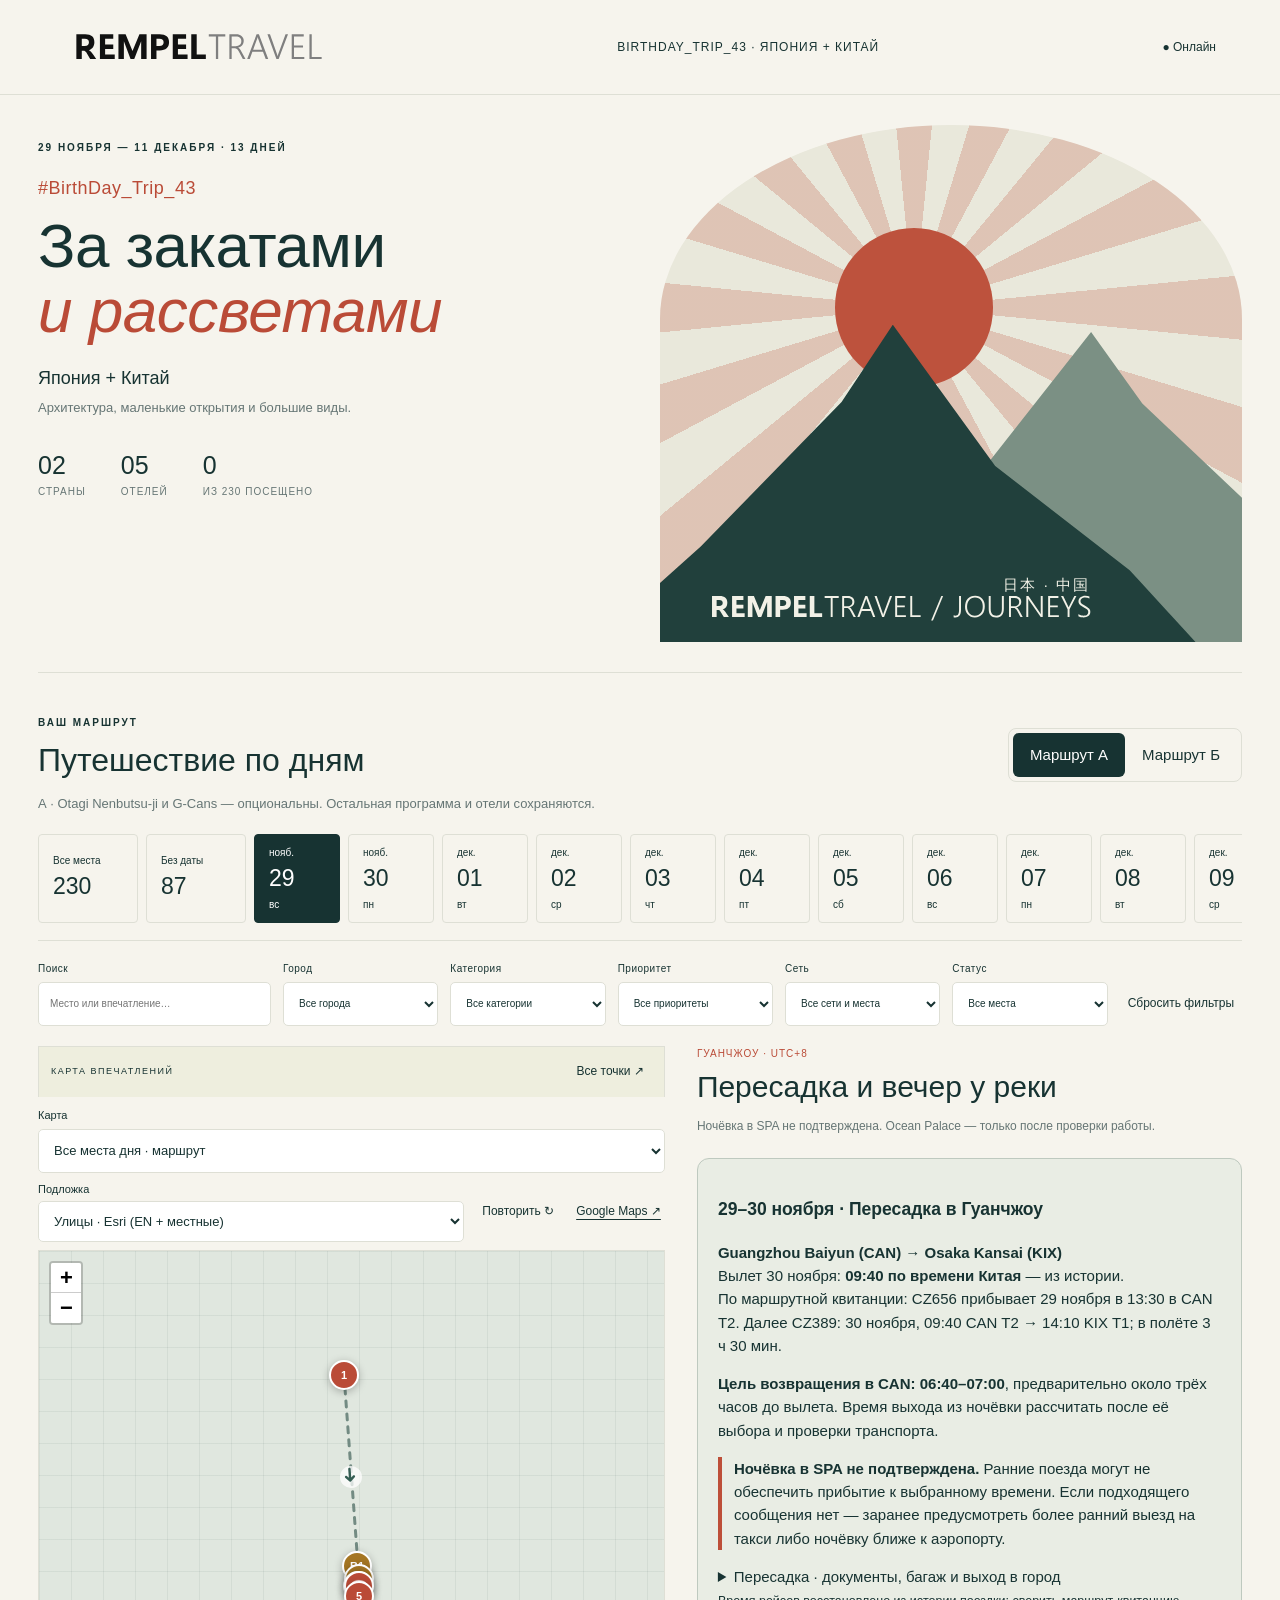
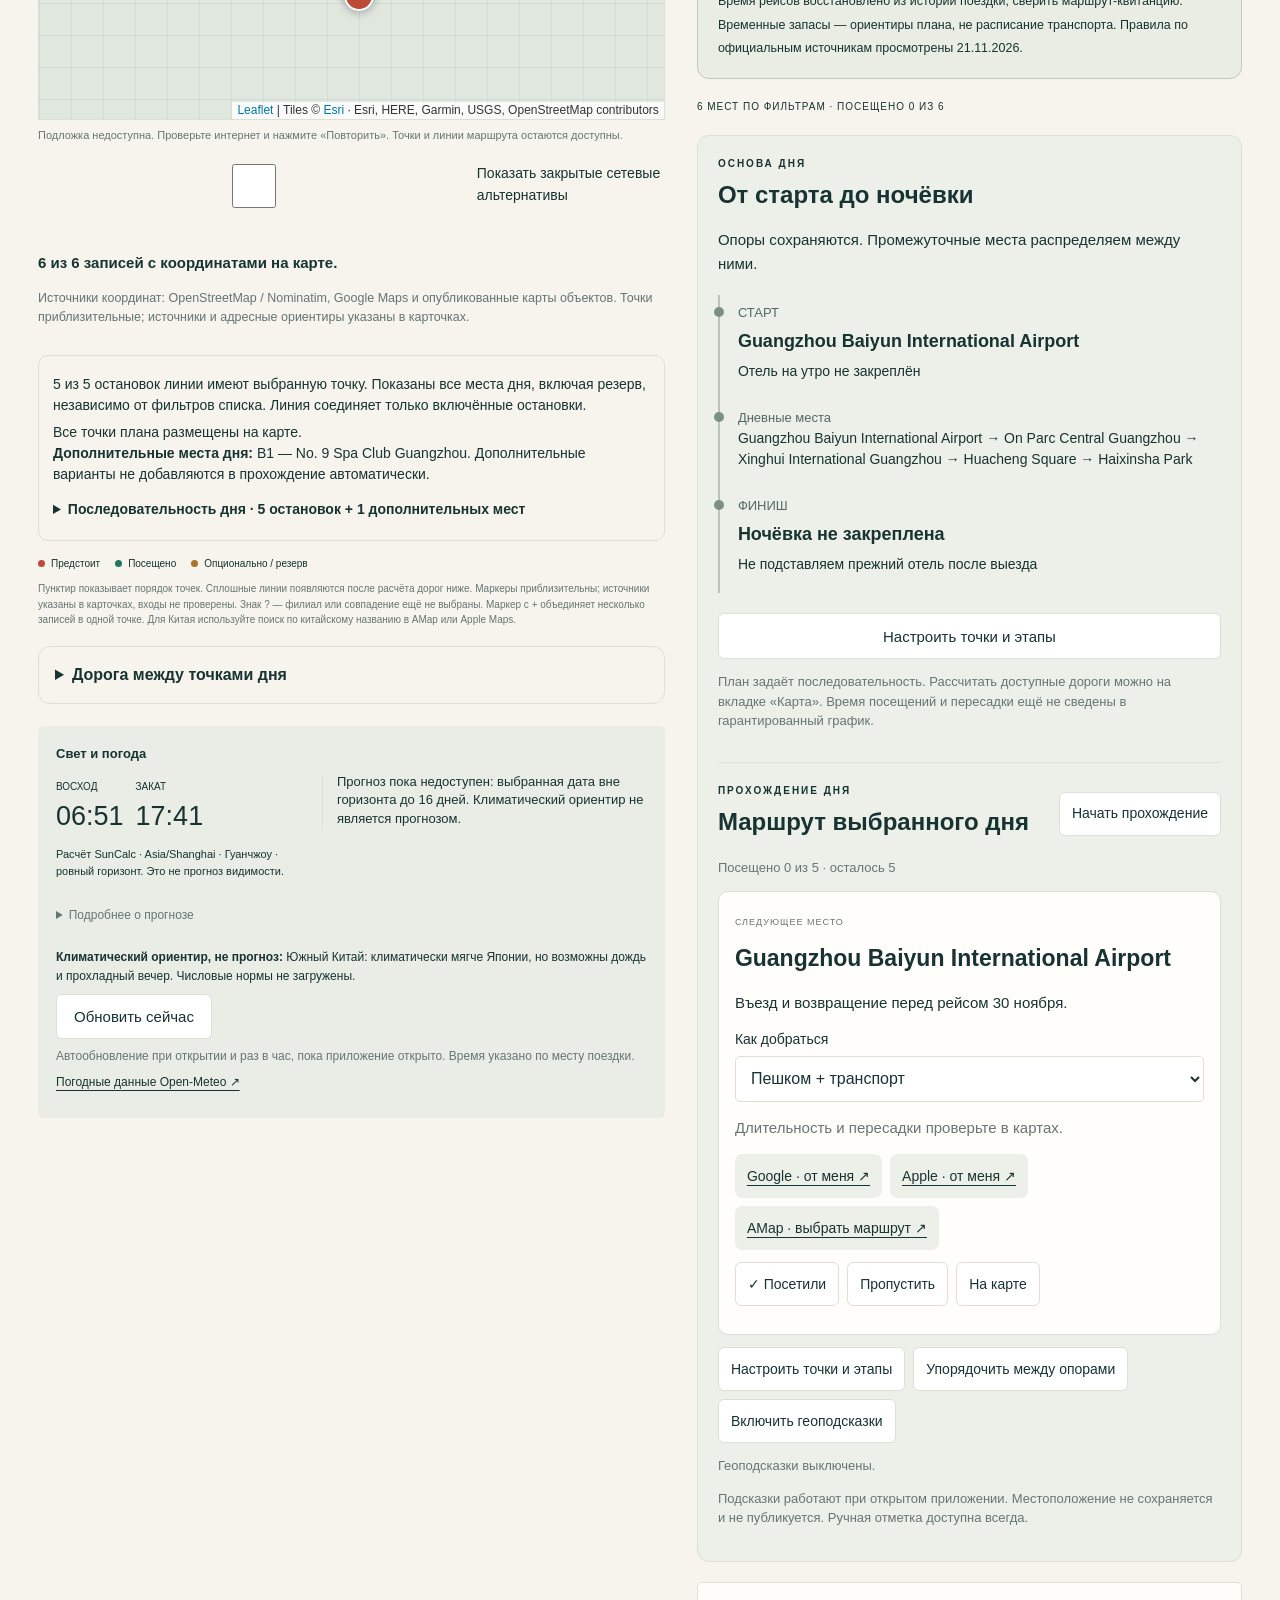
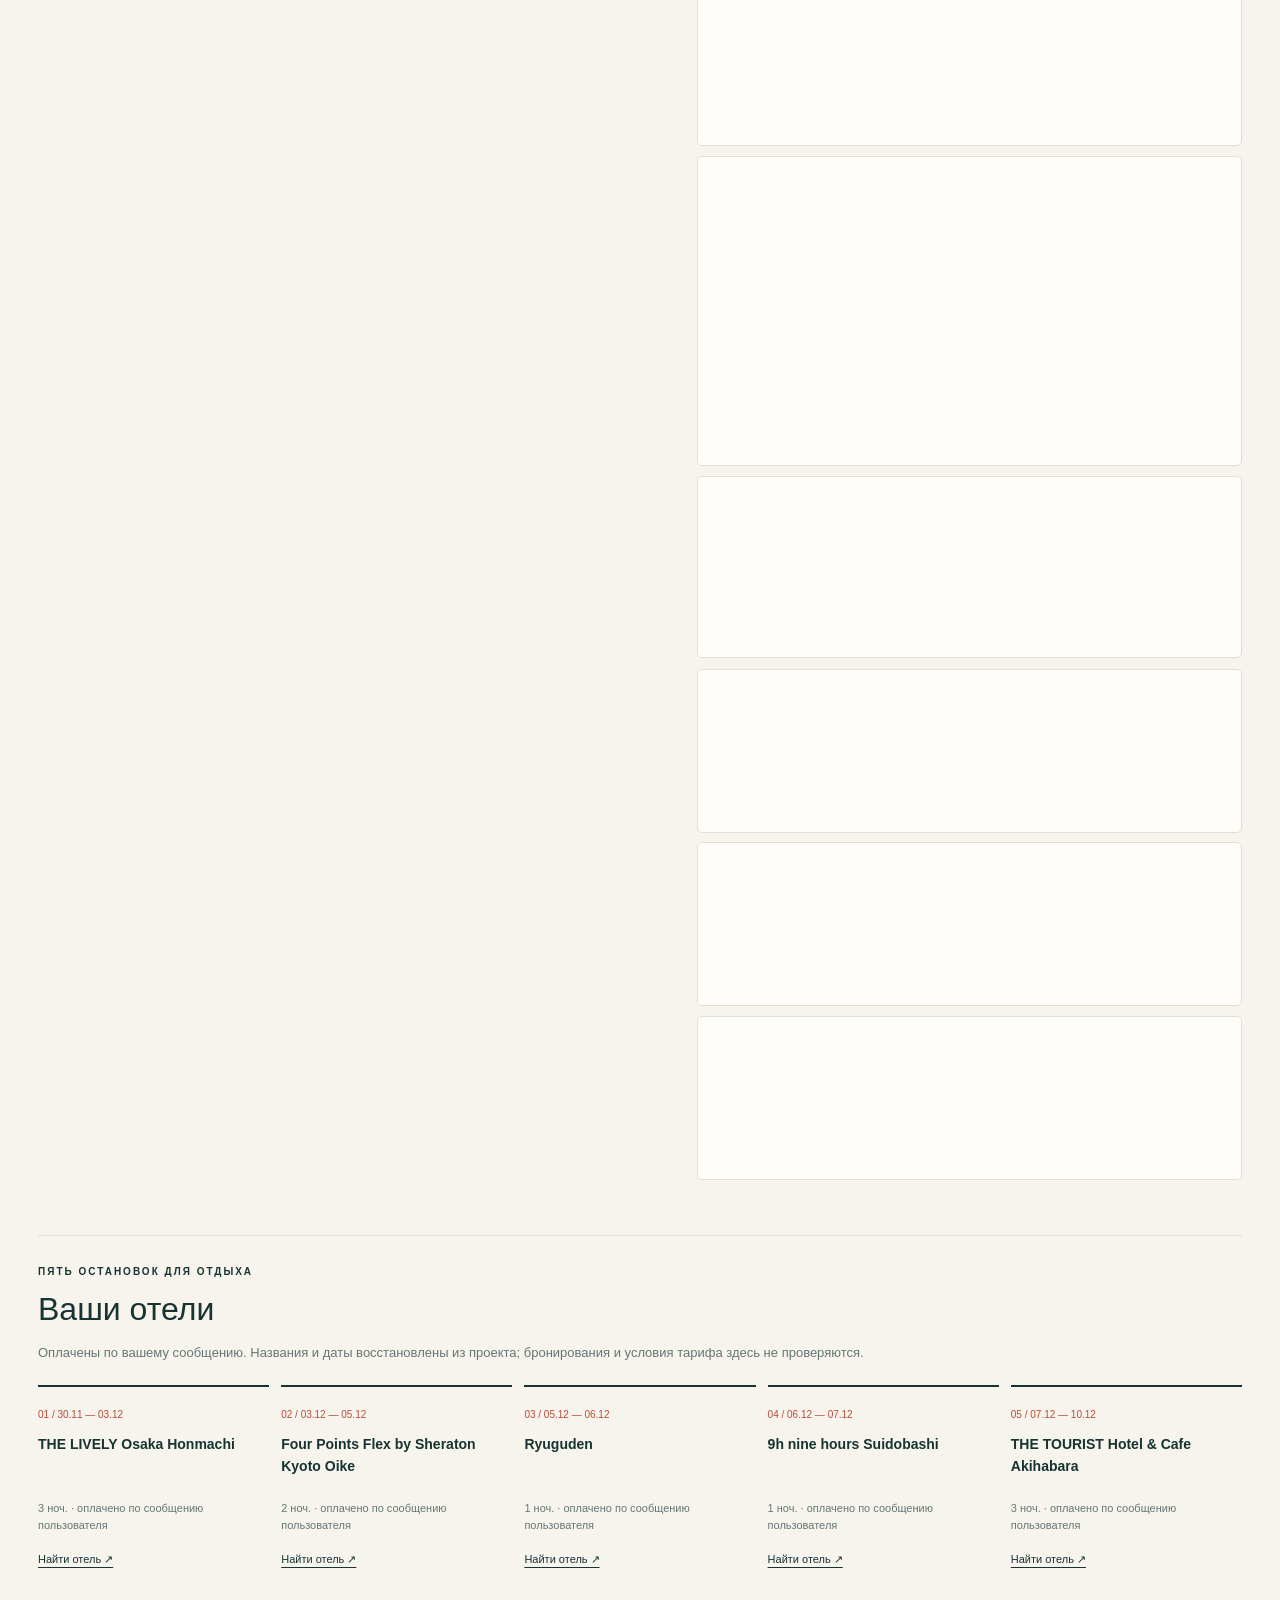
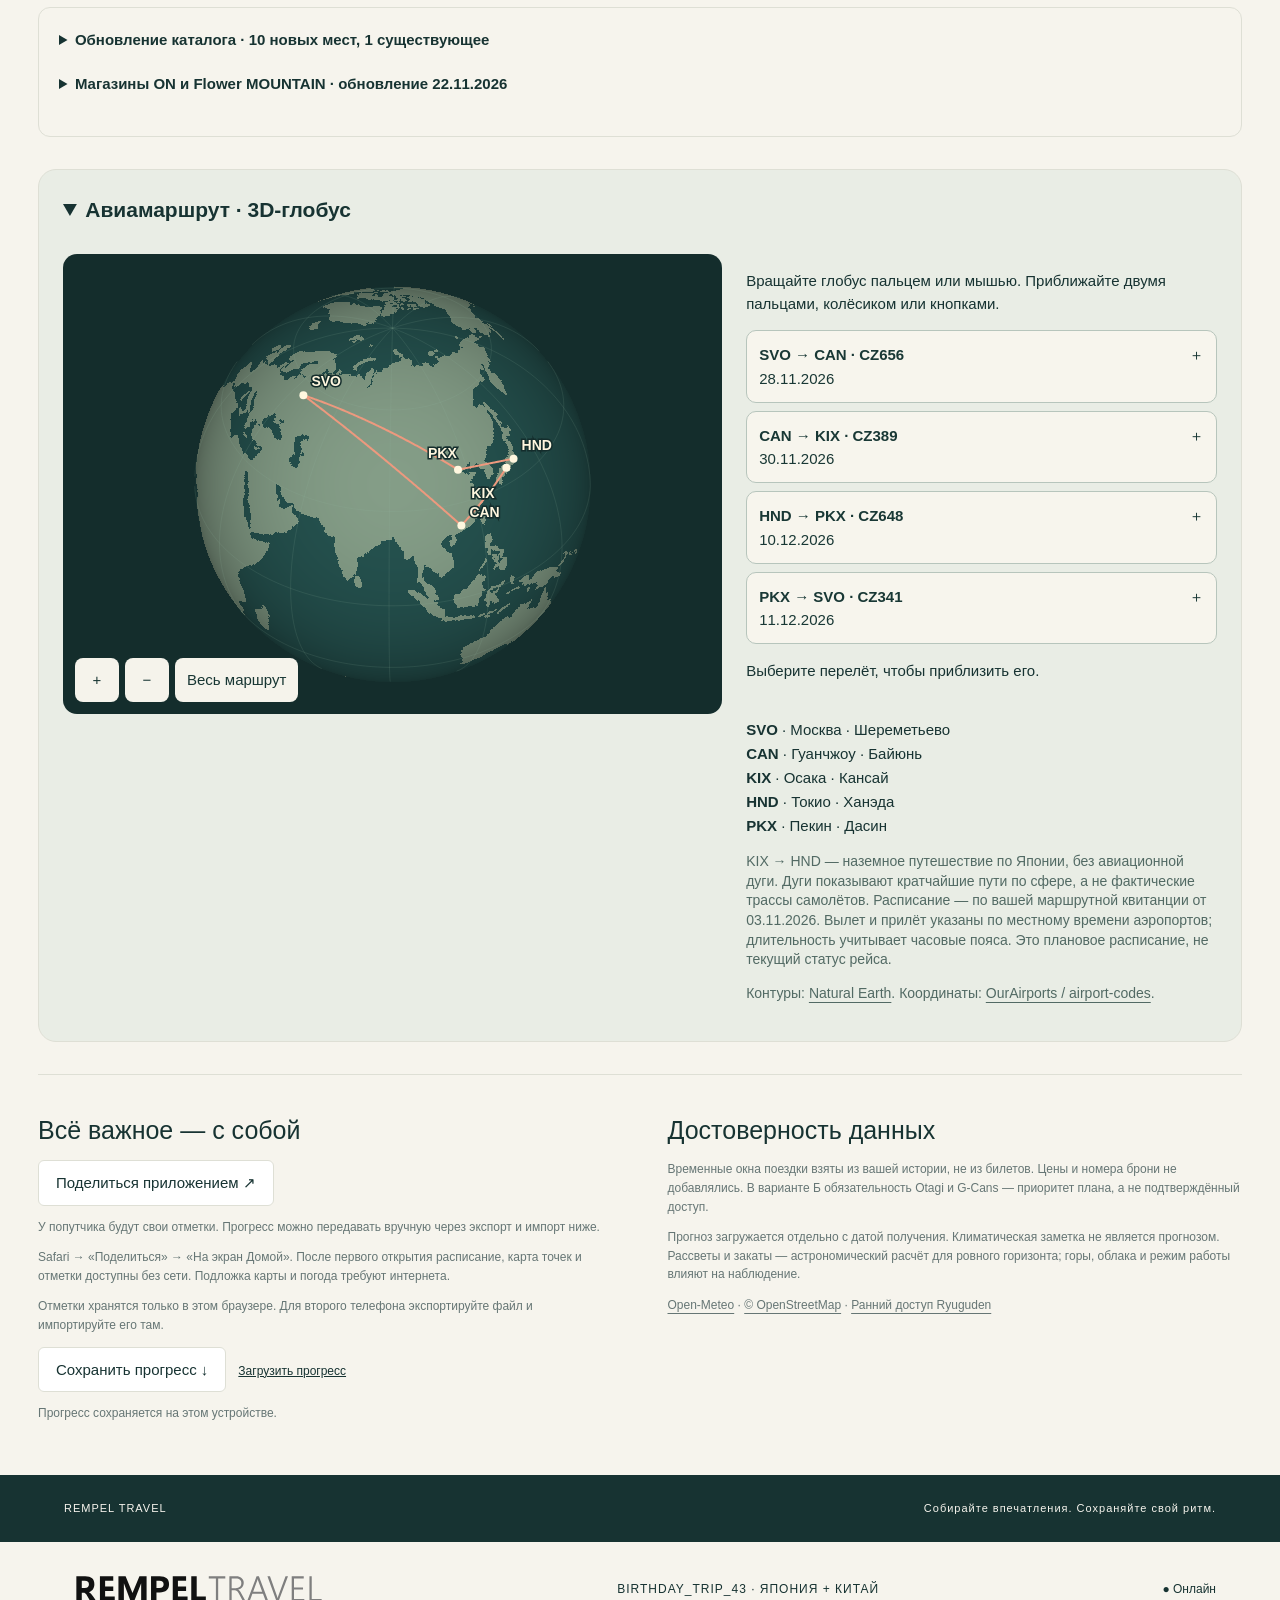
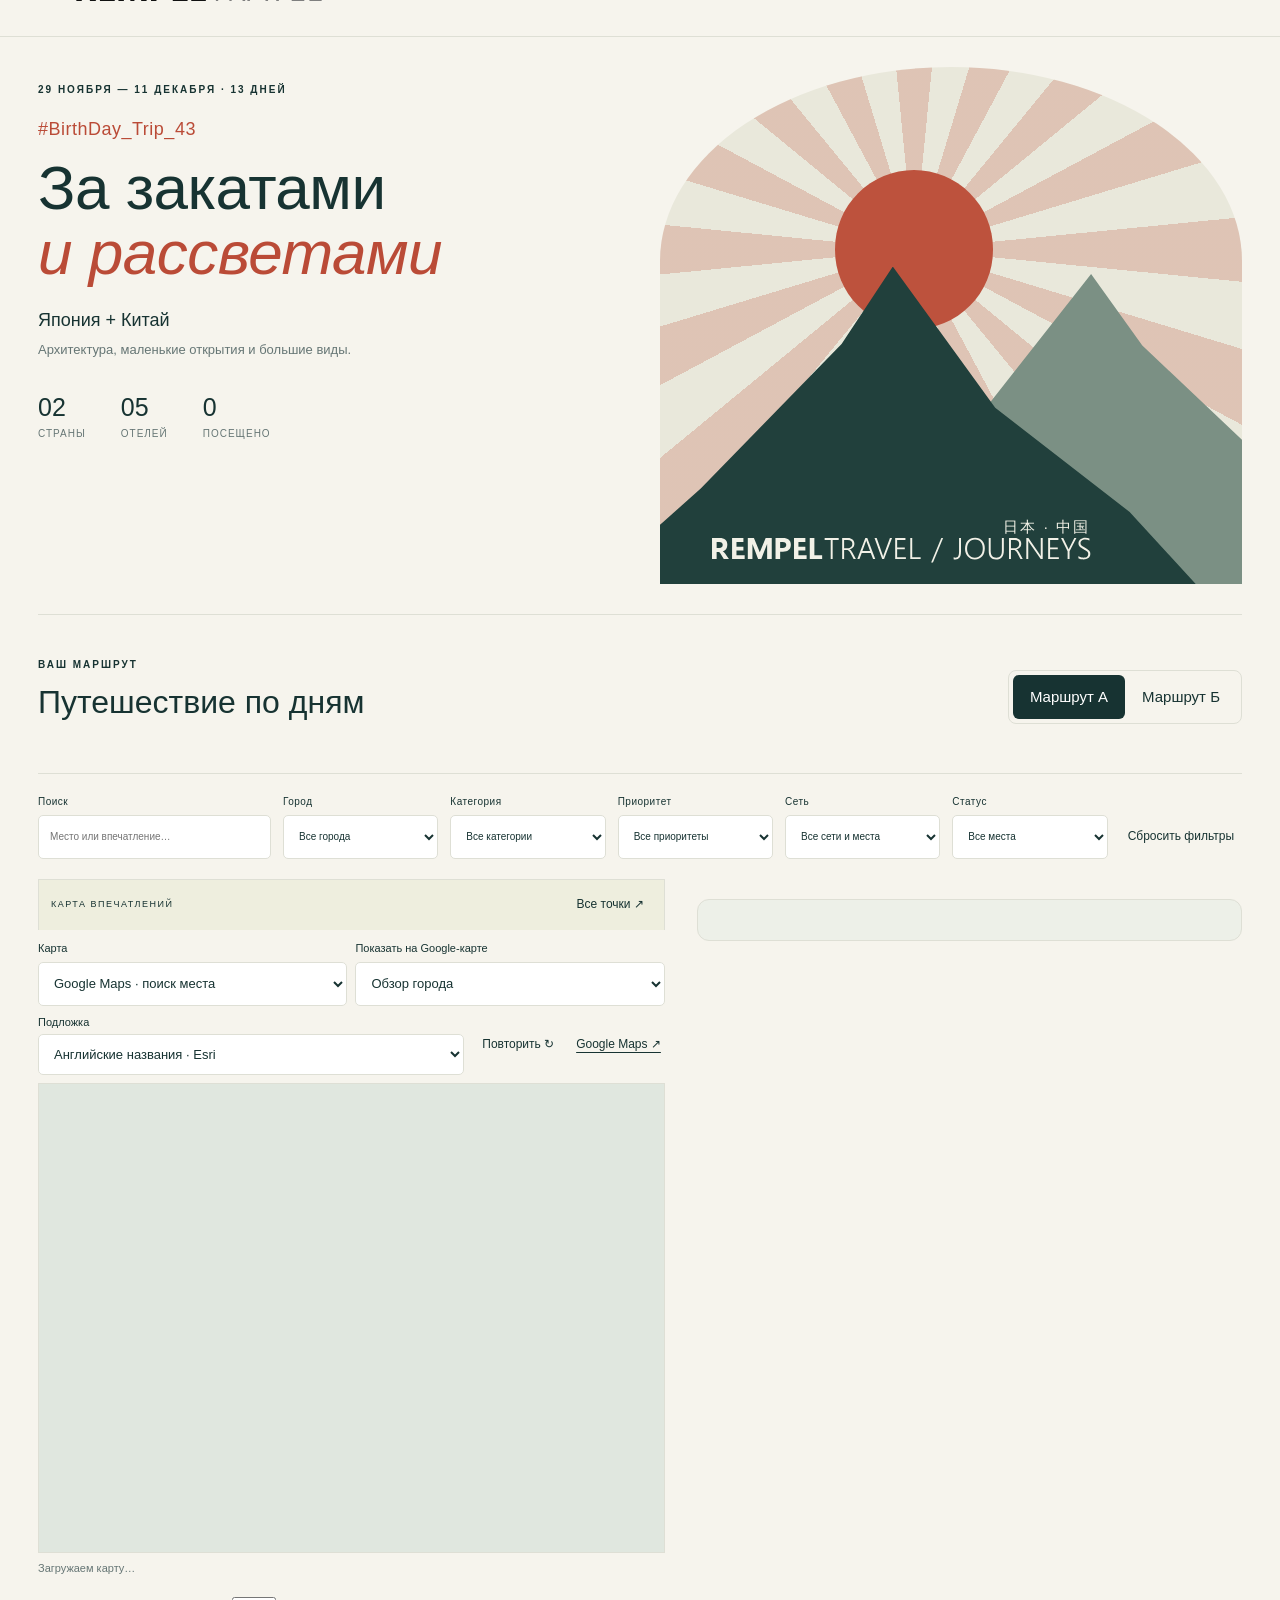
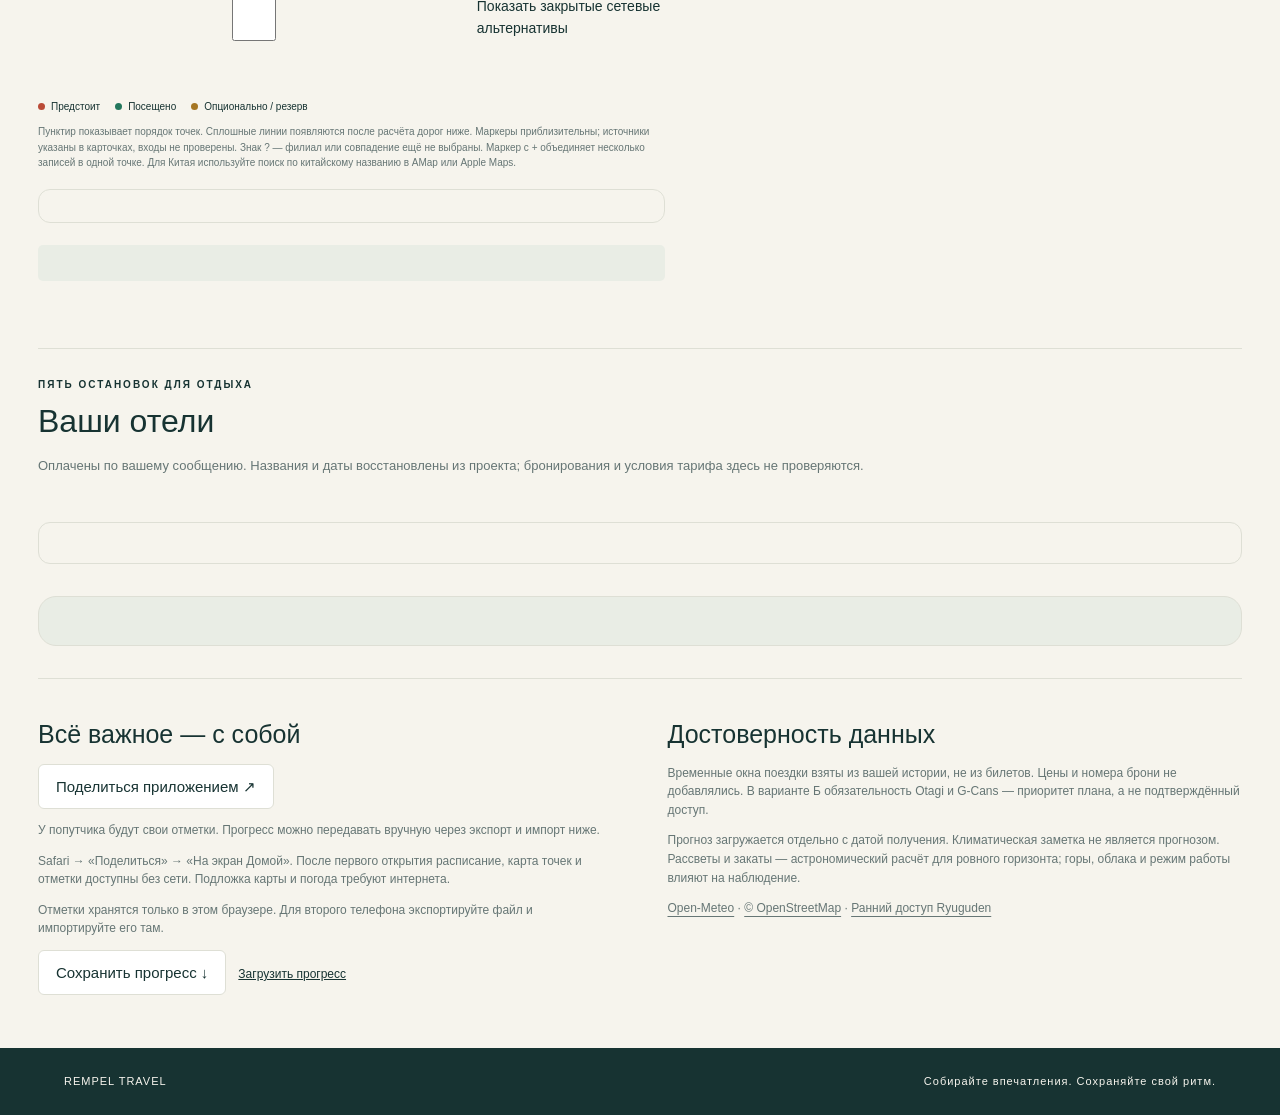
==== commit 0be0fd20: "Refresh published app entry" ====
--- a/index.html
+++ b/index.html
@@ -8,7 +8,7 @@
 <section class="stays"><div class="eyebrow">ПЯТЬ ОСТАНОВОК ДЛЯ ОТДЫХА</div><h2>Ваши отели</h2><p class="muted">Оплачены по вашему сообщению. Названия и даты восстановлены из проекта; бронирования и условия тарифа здесь не проверяются.</p><div id="hotels"></div></section>
 <section class="catalog-update" id="catalogUpdate"></section><section id="flightGlobe" class="flight-globe" aria-label="Глобус авиамаршрута"></section><section class="practical"><div><h2>Всё важное — с собой</h2><button id="shareAppMore" type="button">Поделиться приложением ↗</button><p>У попутчика будут свои отметки. Прогресс можно передавать вручную через экспорт и импорт ниже.</p><p>Safari → «Поделиться» → «На экран Домой». После первого открытия расписание, карта точек и отметки доступны без сети. Подложка карты и погода требуют интернета.</p><p>Отметки хранятся только в этом браузере. Для второго телефона экспортируйте файл и импортируйте его там.</p><button id="export">Сохранить прогресс ↓</button><label class="import">Загрузить прогресс<input id="import" type="file" accept="application/json,.json"></label><p id="storageStatus" role="status"></p></div><div><h2>Достоверность данных</h2><p>Временные окна поездки взяты из вашей истории, не из билетов. Цены и номера брони не добавлялись. В варианте Б обязательность Otagi и G-Cans — приоритет плана, а не подтверждённый доступ.</p><p>Прогноз загружается отдельно с датой получения. Климатическая заметка не является прогнозом. Рассветы и закаты — астрономический расчёт для ровного горизонта; горы, облака и режим работы влияют на наблюдение.</p><p><a href="https://open-meteo.com/en/docs" target="_blank" rel="noopener">Open-Meteo</a> · <a href="https://www.openstreetmap.org/copyright" target="_blank" rel="noopener">© OpenStreetMap</a> · <a href="https://www.princehotels.co.jp/hakone-area/sanpo/en/" target="_blank" rel="noopener">Ранний доступ Ryuguden</a></p></div></section></main>
 <footer><span>REMPEL TRAVEL</span><span>Собирайте впечатления. Сохраняйте свой ритм.</span></footer><nav class="mobile-nav" aria-label="Основные разделы"><button data-mobile-screen="day" aria-current="page"><span aria-hidden="true">☷</span>День</button><button data-mobile-screen="map"><span aria-hidden="true">⌖</span>Карта</button><button data-mobile-screen="catalog"><span aria-hidden="true">▦</span>Каталог</button><button data-mobile-screen="stays"><span aria-hidden="true">⌂</span>Отели</button><button data-mobile-screen="more"><span aria-hidden="true">···</span>Ещё</button></nav><dialog id="shareDialog"><button id="closeShare" class="quiet" type="button" aria-label="Закрыть">✕</button><h2>Поездка вдвоём</h2><p id="shareExplanation"></p><button id="shareLink" type="button">Отправить ссылку</button><a id="downloadApp" class="download-app" download="REMPELtravel.html" href="./share.html">Скачать HTML для передачи ↓</a><p>Маршрут будет одинаковым, галочки — отдельными на каждом телефоне. Для переноса отметок используйте «Сохранить прогресс» и «Загрузить прогресс».</p><p class="muted">На iPhone удобнее опубликованная HTTPS-ссылка: файл HTML может открыться в просмотрщике без интерактивных функций.</p><p id="shareStatus" role="status"></p></dialog><dialog id="journeyEditor"><button type="button" id="closeJourneyEditor" class="quiet" aria-label="Закрыть редактор">✕</button><div id="journeyEditorBody"></div></dialog><dialog id="journeyProposal"><button type="button" id="closeJourneyProposal" class="quiet" aria-label="Закрыть предложение">✕</button><div id="journeyProposalBody"></div><button type="button" id="journeyApply">Подтвердить новый порядок</button></dialog><dialog id="nearbyDialog"><h2 id="nearbyTitle"></h2><p>Близость по GPS не доказывает посещение. Подтвердите сами.</p><div class="nearby-actions"><button type="button" id="nearbyYes">✓ Да, посетили</button><button type="button" id="nearbyLater">Ещё осматриваем</button><button type="button" id="nearbyPassed">Прошли мимо</button></div><p class="journey-help">Отметку можно отменить в карточке места.</p></dialog><div id="toast" role="status"></div><dialog id="detail"><button id="closeDetail" aria-label="Закрыть карточку">✕</button><div id="detailBody"></div></dialog>
-<script src="./leaflet.js"></script><script src="./suncalc.js"></script><script type="module" src="./app.mjs?v=72"></script><script type="module" src="./globe.mjs?v=56"></script></body></html>
+<script src="./leaflet.js"></script><script src="./suncalc.js"></script><script type="module" src="./app.mjs?v=75"></script><script type="module" src="./globe.mjs?v=56"></script></body></html>
 
 <!doctype html><html lang="ru"><head><meta charset="utf-8"><meta name="viewport" content="width=device-width,initial-scale=1,viewport-fit=cover"><meta name="theme-color" content="#142d2c"><meta name="apple-mobile-web-app-capable" content="yes"><meta name="description" content="REMPELtravel: Япония и Китай, 29 ноября — 11 декабря 2026"><link rel="manifest" href="./manifest.webmanifest?v=33"><link rel="apple-touch-icon" sizes="180x180" href="./apple-touch-icon.png?v=33"><link rel="icon" type="image/png" sizes="32x32" href="./favicon-32.png?v=33"><link rel="icon" type="image/png" sizes="48x48" href="./favicon-48.png?v=33"><link rel="icon" type="image/svg+xml" sizes="any" href="./icon.svg?v=33"><link rel="stylesheet" href="./leaflet.css"><link rel="stylesheet" href="./style.css?v=66"><link rel="stylesheet" href="./mobile.css?v=51"><link rel="stylesheet" href="./journey.css?v=39"><title>REMPEL TRAVEL · За закатами и рассветами</title><link rel="stylesheet" href="./globe.css?v=56"></head><body data-mobile-view="day" data-mobile-filters="closed">
 <header><a class="brand" href="./" aria-label="REMPEL TRAVEL"><svg xmlns="http://www.w3.org/2000/svg" viewBox="-50 -50 1093.6047010461334 200" role="img" aria-label="REMPEL TRAVEL"><title>REMPEL TRAVEL</title><desc>Original REMPEL contours, revision 21. TRAVEL: Segoe UI Semilight uppercase; cap height H=H; descriptor #7F7F7F; clear space 0.5H.</desc><g fill="#111111" fill-rule="evenodd" transform="translate(-60 -60)"><path d="M60 60 L96 60 C121 60 133 71 133 92 C133 109 124 120 111 124 C118 127 123 134 128 142 L140.5 160 L116 160 L100 133 C97 128 94 126 89 126 L82 126 L82 160 L60 160 Z M82 78 L82 107 L94 107 C106 107 111 102 111 92 C111 83 106 78 94 78 Z M82 78"/><path d="M155.5 60 L209.5 60 L209.5 78 L176.5 78 L176.5 101 L209.5 101 L209.5 119 L176.5 119 L176.5 142 L215.5 142 L215.5 160 L155.5 160 Z M155.5 60"/><path d="M230.5 60 L259.5 60 L287.5 127 L315.5 60 L344.5 60 L344.5 160 L322.5 160 L322.5 88 L294.5 160 L279.5 160 L252.5 88 L252.5 160 L230.5 160 Z M230.5 60"/><path d="M362.5 60 L397.5 60 C422.5 60 435.5 71 435.5 92 C435.5 113 422.5 125 397.5 125 L384.5 125 L384.5 160 L362.5 160 Z M384.5 78 L384.5 107 L396.5 107 C408.5 107 413.5 102 413.5 92 C413.5 83 408.5 78 396.5 78 Z M384.5 78"/><path d="M450.5 60 L504.5 60 L504.5 78 L471.5 78 L471.5 101 L504.5 101 L504.5 119 L471.5 119 L471.5 142 L510.5 142 L510.5 160 L450.5 160 Z M450.5 60"/><path d="M525.5 60 L547.5 60 L547.5 142 L584.5 142 L584.5 160 L525.5 160 Z M525.5 60"/></g><path fill="#7F7F7F" fill-rule="evenodd" transform="translate(532.9352496631169 -54.11436402190595) scale(1.1425383550697068)" d="M36.377 54.81 L36.377 134.888 L28.259 134.888 L28.259 54.81 L3.052 54.81 L3.052 47.363 L61.646 47.363 L61.646 54.81 Z M123.718 134.888 L110.535 109.802 C109.233 107.32 107.971 105.245 106.751 103.577 C105.53 101.908 104.268 100.576 102.966 99.579 C101.664 98.582 100.271 97.87 98.785 97.443 C97.3 97.015 95.642 96.802 93.811 96.802 L84.167 96.802 L84.167 134.888 L76.05 134.888 L76.05 47.363 L101.257 47.363 C104.553 47.363 107.737 47.852 110.809 48.828 C113.881 49.805 116.618 51.249 119.019 53.162 C121.419 55.074 123.342 57.475 124.786 60.364 C126.231 63.253 126.953 66.61 126.953 70.435 C126.953 73.527 126.485 76.375 125.549 78.979 C124.613 81.584 123.281 83.893 121.552 85.907 C119.822 87.921 117.727 89.63 115.265 91.034 C112.803 92.438 110.026 93.486 106.934 94.177 L106.934 94.421 C108.114 94.91 109.192 95.54 110.169 96.313 C111.145 97.087 112.091 98.022 113.007 99.121 C113.922 100.22 114.828 101.481 115.723 102.905 C116.618 104.329 117.554 105.957 118.53 107.788 L133.24 134.888 Z M84.167 54.81 L84.167 89.417 L98.694 89.417 C101.624 89.417 104.309 88.989 106.751 88.135 C109.192 87.28 111.277 86.06 113.007 84.473 C114.736 82.886 116.079 80.973 117.035 78.735 C117.991 76.497 118.469 73.975 118.469 71.167 C118.469 66.081 116.832 62.083 113.556 59.174 C110.28 56.264 105.55 54.81 99.365 54.81 Z M204.834 134.888 L195.19 109.009 L157.654 109.009 L148.254 134.888 L139.221 134.888 L172.546 47.363 L180.725 47.363 L213.867 134.888 Z M178.162 62.683 C177.877 61.91 177.582 61.015 177.277 59.998 C176.971 58.98 176.717 57.821 176.514 56.519 L176.27 56.519 C176.025 57.821 175.751 58.98 175.446 59.998 C175.14 61.015 174.845 61.91 174.561 62.683 L160.4 101.624 L192.444 101.624 Z M250.732 134.888 L242.798 134.888 L210.938 47.363 L220.032 47.363 L244.812 117.31 C245.26 118.612 245.656 119.924 246.002 121.246 C246.348 122.569 246.623 123.942 246.826 125.366 L247.07 125.366 C247.274 124.227 247.559 122.976 247.925 121.613 C248.291 120.249 248.759 118.774 249.329 117.188 L275.147 47.363 L283.936 47.363 Z M297.058 134.888 L297.058 47.363 L339.722 47.363 L339.722 54.81 L305.176 54.81 L305.176 86.914 L337.158 86.914 L337.158 94.238 L305.176 94.238 L305.176 127.502 L341.675 127.502 L341.675 134.888 Z M359.924 134.888 L359.924 47.363 L368.042 47.363 L368.042 127.502 L403.198 127.502 L403.198 134.888 Z "/></svg></a><span class="header-note">BirthDay_Trip_43 · Япония + Китай</span><span id="connection" role="status">● Онлайн</span></header>
@@ -20,5 +20,4 @@
 <section class="stays"><div class="eyebrow">ПЯТЬ ОСТАНОВОК ДЛЯ ОТДЫХА</div><h2>Ваши отели</h2><p class="muted">Оплачены по вашему сообщению. Названия и даты восстановлены из проекта; бронирования и условия тарифа здесь не проверяются.</p><div id="hotels"></div></section>
 <section class="catalog-update" id="catalogUpdate"></section><section id="flightGlobe" class="flight-globe" aria-label="Глобус авиамаршрута"></section><section class="practical"><div><h2>Всё важное — с собой</h2><button id="shareAppMore" type="button">Поделиться приложением ↗</button><p>У попутчика будут свои отметки. Прогресс можно передавать вручную через экспорт и импорт ниже.</p><p>Safari → «Поделиться» → «На экран Домой». После первого открытия расписание, карта точек и отметки доступны без сети. Подложка карты и погода требуют интернета.</p><p>Отметки хранятся только в этом браузере. Для второго телефона экспортируйте файл и импортируйте его там.</p><button id="export">Сохранить прогресс ↓</button><label class="import">Загрузить прогресс<input id="import" type="file" accept="application/json,.json"></label><p id="storageStatus" role="status"></p></div><div><h2>Достоверность данных</h2><p>Временные окна поездки взяты из вашей истории, не из билетов. Цены и номера брони не добавлялись. В варианте Б обязательность Otagi и G-Cans — приоритет плана, а не подтверждённый доступ.</p><p>Прогноз загружается отдельно с датой получения. Климатическая заметка не является прогнозом. Рассветы и закаты — астрономический расчёт для ровного горизонта; горы, облака и режим работы влияют на наблюдение.</p><p><a href="https://open-meteo.com/en/docs" target="_blank" rel="noopener">Open-Meteo</a> · <a href="https://www.openstreetmap.org/copyright" target="_blank" rel="noopener">© OpenStreetMap</a> · <a href="https://www.princehotels.co.jp/hakone-area/sanpo/en/" target="_blank" rel="noopener">Ранний доступ Ryuguden</a></p></div></section></main>
 <footer><span>REMPEL TRAVEL</span><span>Собирайте впечатления. Сохраняйте свой ритм.</span></footer><nav class="mobile-nav" aria-label="Основные разделы"><button data-mobile-screen="day" aria-current="page"><span aria-hidden="true">☷</span>День</button><button data-mobile-screen="map"><span aria-hidden="true">⌖</span>Карта</button><button data-mobile-screen="catalog"><span aria-hidden="true">▦</span>Каталог</button><button data-mobile-screen="stays"><span aria-hidden="true">⌂</span>Отели</button><button data-mobile-screen="more"><span aria-hidden="true">···</span>Ещё</button></nav><dialog id="shareDialog"><button id="closeShare" class="quiet" type="button" aria-label="Закрыть">✕</button><h2>Поездка вдвоём</h2><p id="shareExplanation"></p><button id="shareLink" type="button">Отправить ссылку</button><a id="downloadApp" class="download-app" download="REMPELtravel.html" href="./share.html">Скачать HTML для передачи ↓</a><p>Маршрут будет одинаковым, галочки — отдельными на каждом телефоне. Для переноса отметок используйте «Сохранить прогресс» и «Загрузить прогресс».</p><p class="muted">На iPhone удобнее опубликованная HTTPS-ссылка: файл HTML может открыться в просмотрщике без интерактивных функций.</p><p id="shareStatus" role="status"></p></dialog><dialog id="journeyEditor"><button type="button" id="closeJourneyEditor" class="quiet" aria-label="Закрыть редактор">✕</button><div id="journeyEditorBody"></div></dialog><dialog id="journeyProposal"><button type="button" id="closeJourneyProposal" class="quiet" aria-label="Закрыть предложение">✕</button><div id="journeyProposalBody"></div><button type="button" id="journeyApply">Подтвердить новый порядок</button></dialog><dialog id="nearbyDialog"><h2 id="nearbyTitle"></h2><p>Близость по GPS не доказывает посещение. Подтвердите сами.</p><div class="nearby-actions"><button type="button" id="nearbyYes">✓ Да, посетили</button><button type="button" id="nearbyLater">Ещё осматриваем</button><button type="button" id="nearbyPassed">Прошли мимо</button></div><p class="journey-help">Отметку можно отменить в карточке места.</p></dialog><div id="toast" role="status"></div><dialog id="detail"><button id="closeDetail" aria-label="Закрыть карточку">✕</button><div id="detailBody"></div></dialog>
-<script src="./leaflet.js"></script><script src="./suncalc.js"></script><script type="module" src="./app.mjs?v=71"></script><script type="module" src="./globe.mjs?v=56"></script></body></html>
-
+<script src="./leaflet.js"></script><script src="./suncalc.js"></script><script type="module" src="./app.mjs?v=75"></script><script type="module" src="./globe.mjs?v=56"></script></body></html>
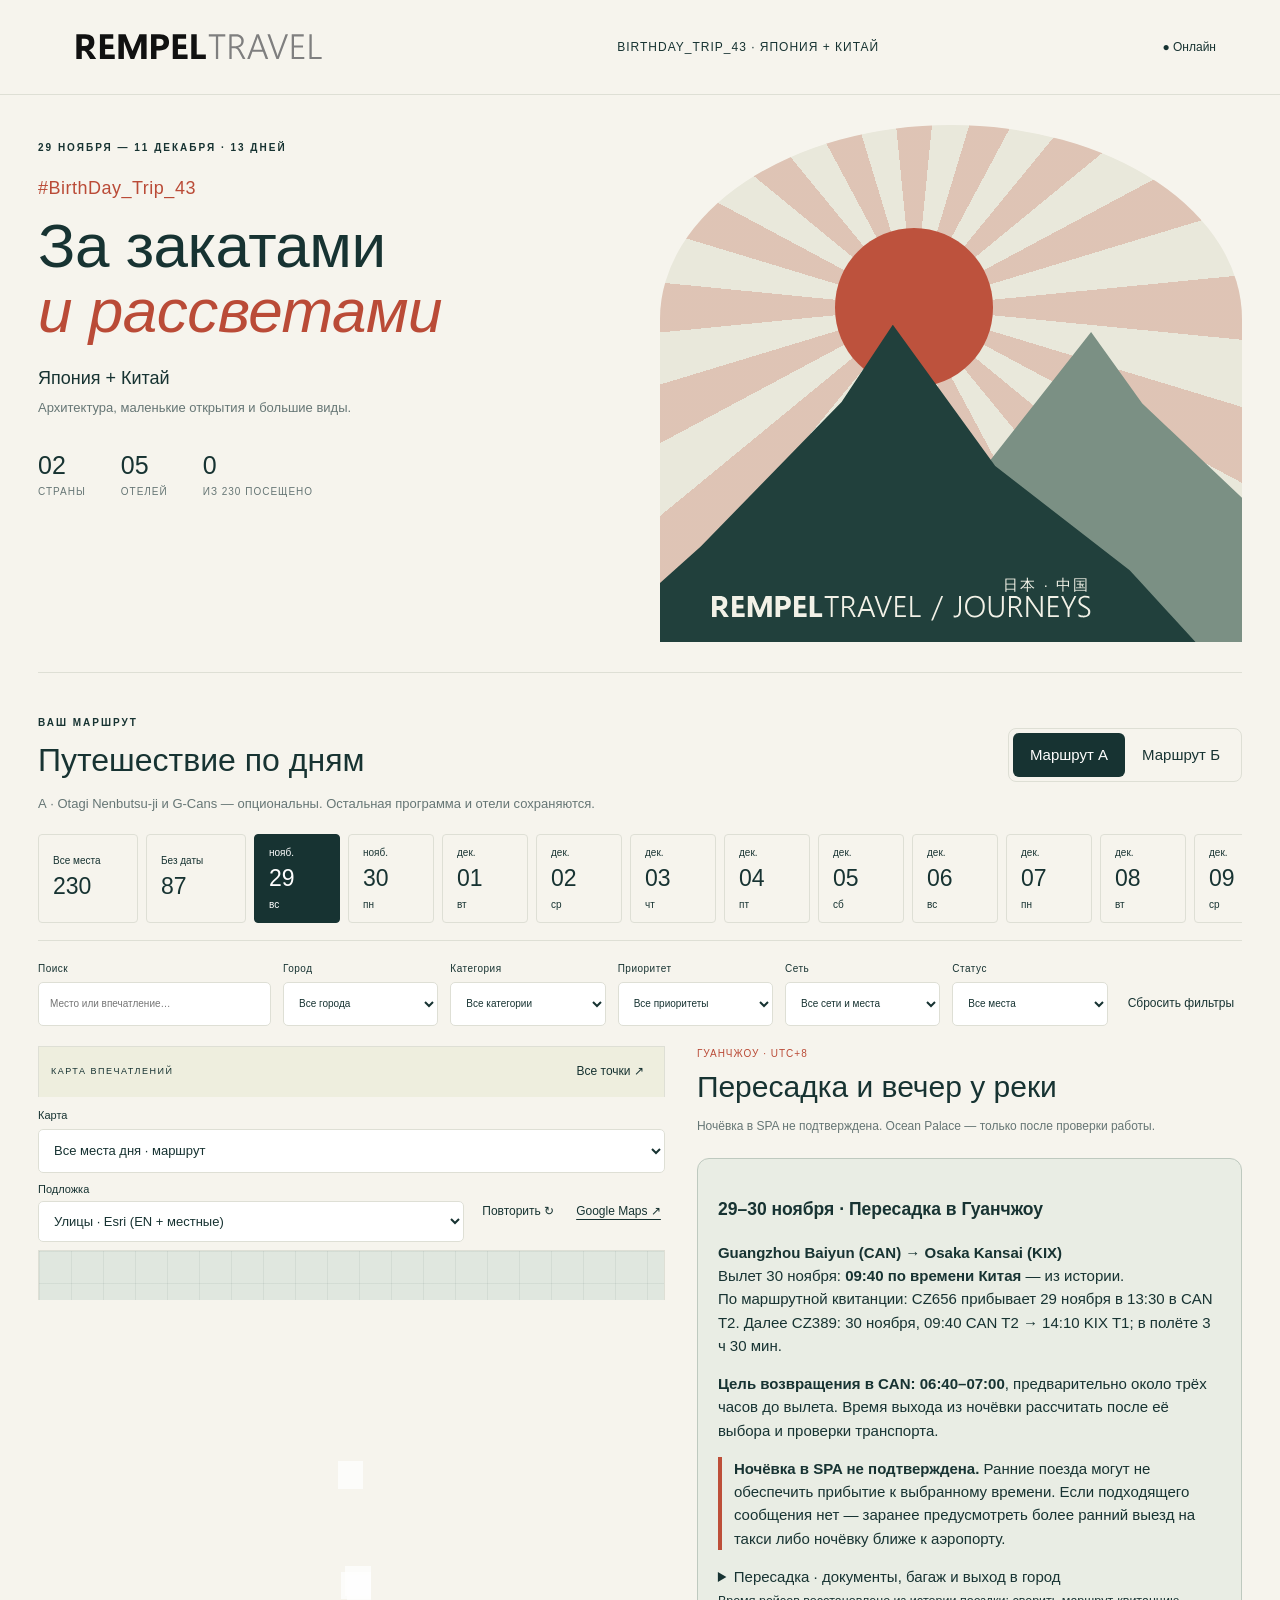
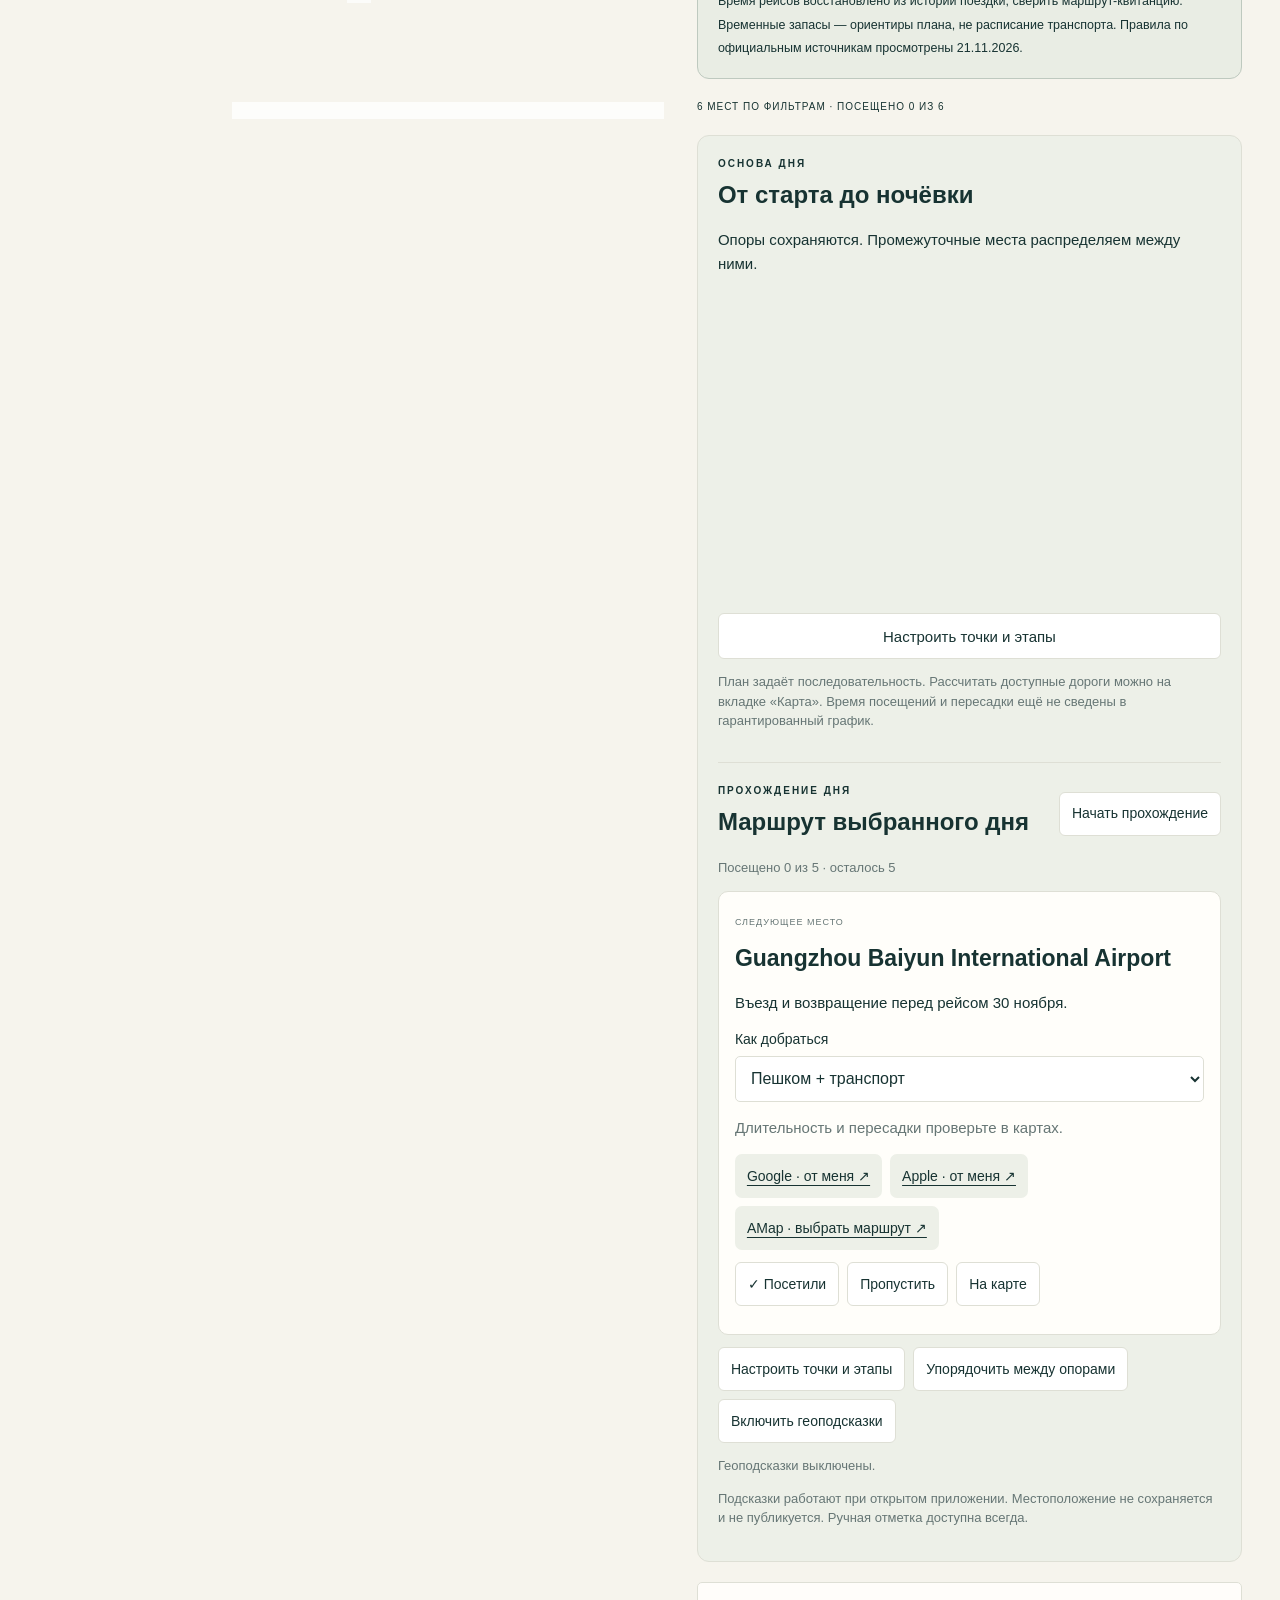
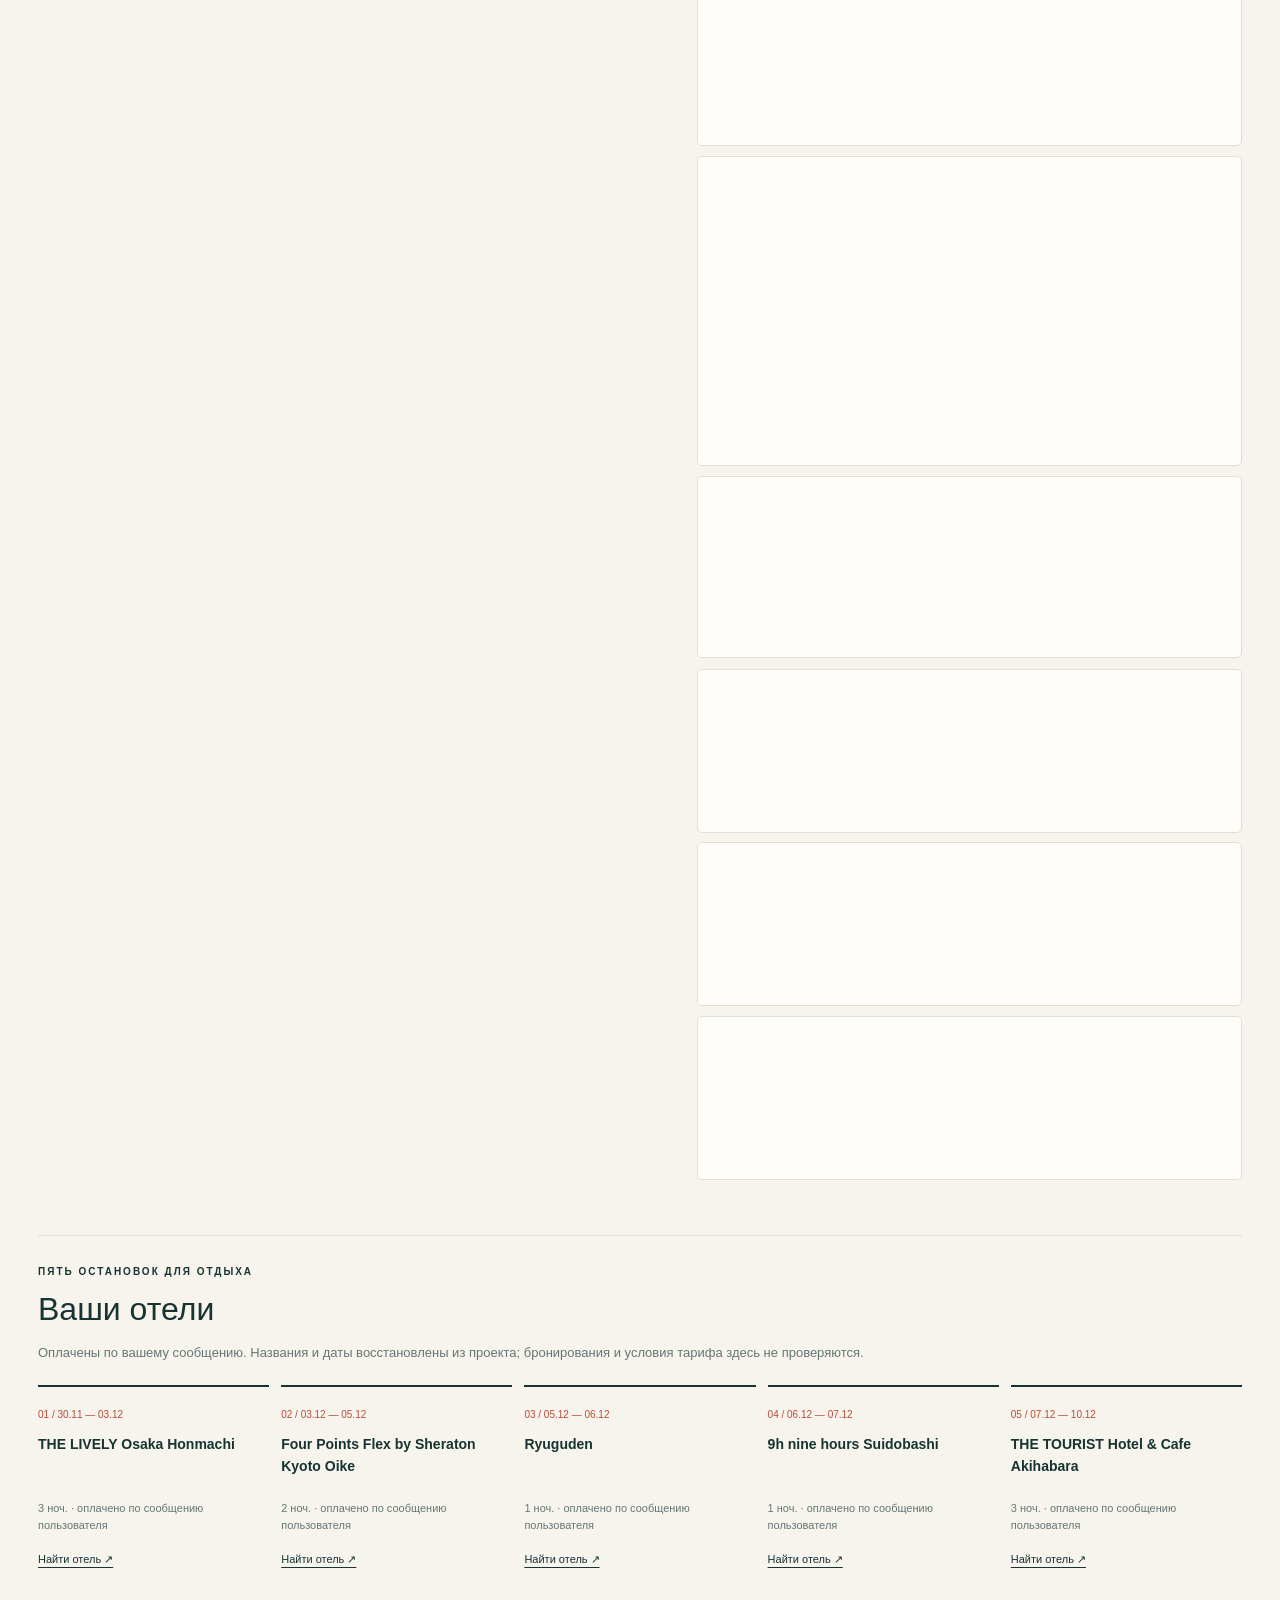
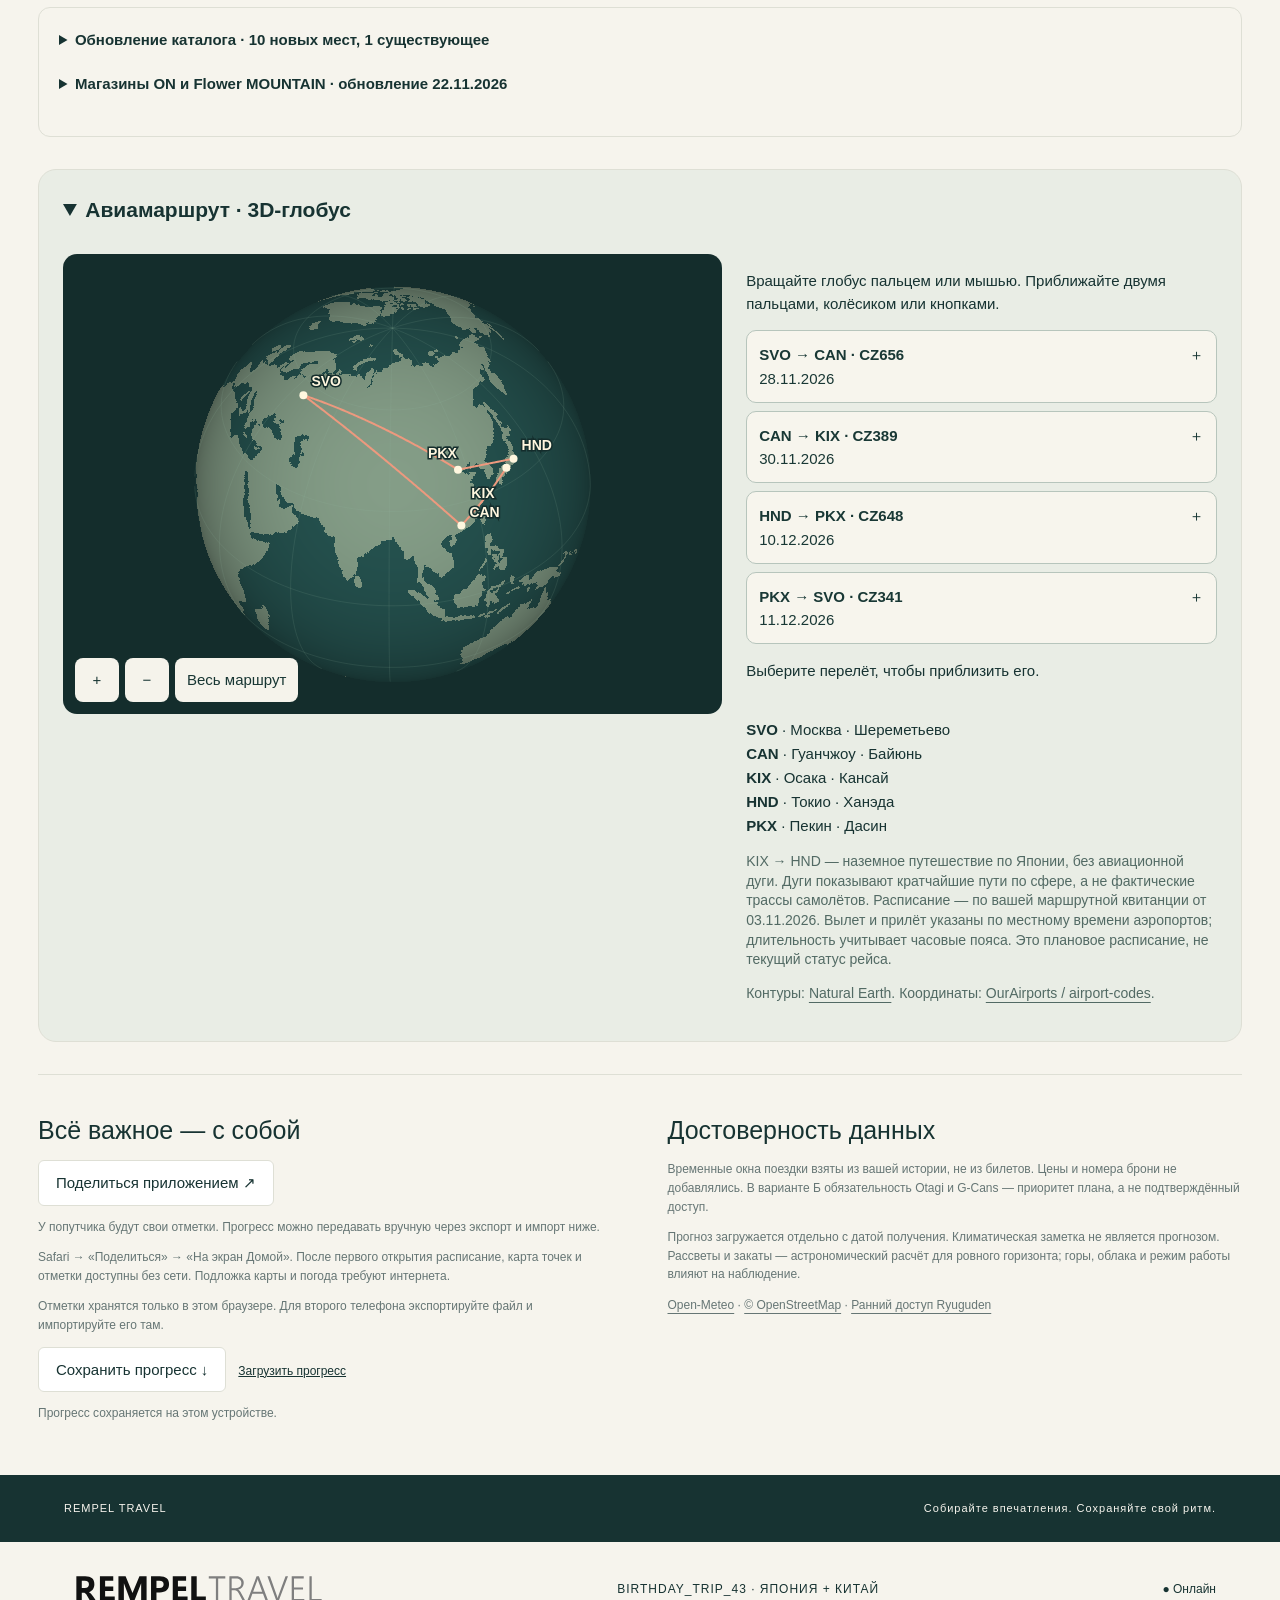
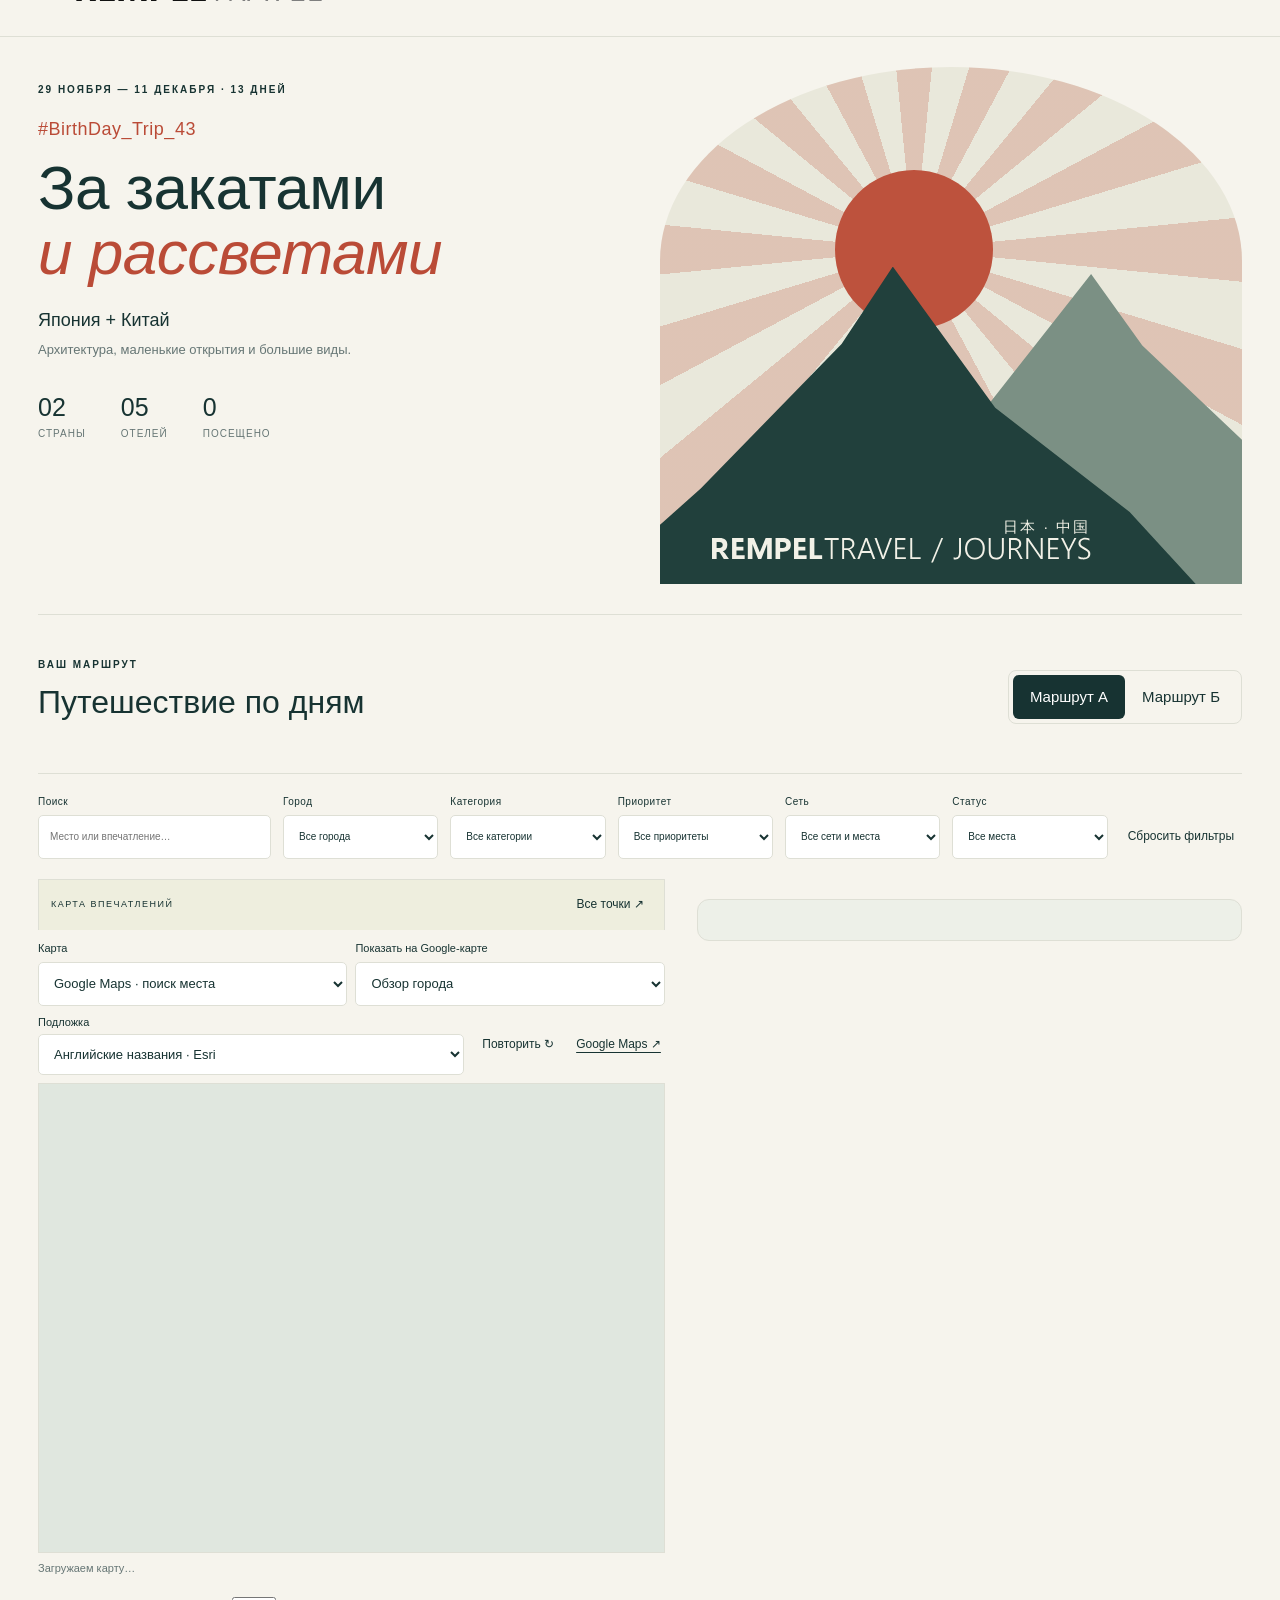
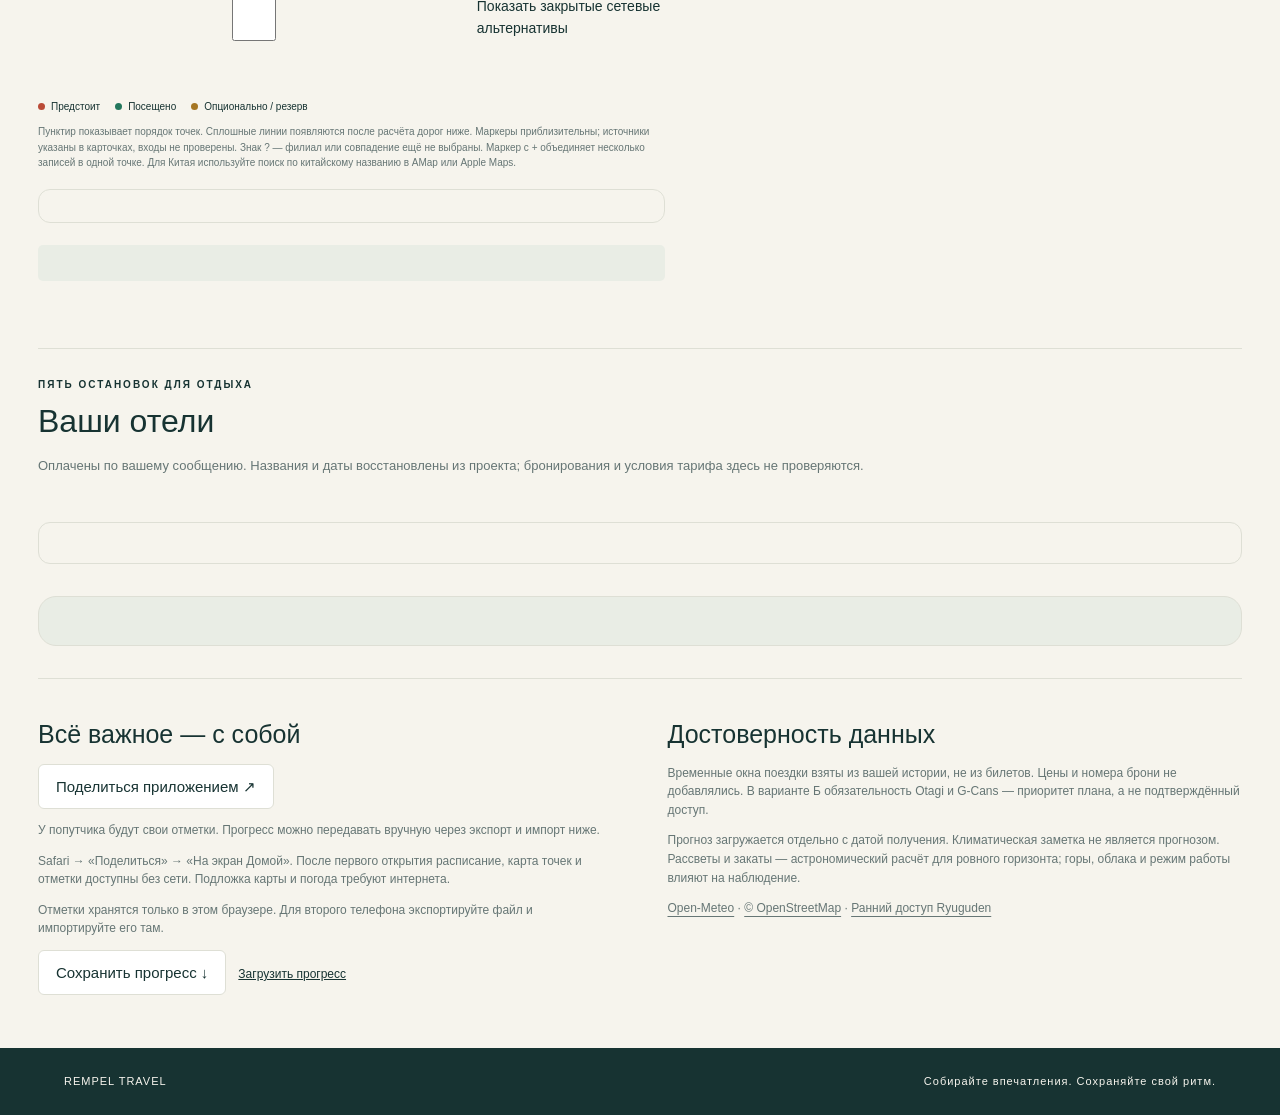
==== commit a91be075: "Refresh route app entry" ====
--- a/index.html
+++ b/index.html
@@ -8,7 +8,7 @@
 <section class="stays"><div class="eyebrow">ПЯТЬ ОСТАНОВОК ДЛЯ ОТДЫХА</div><h2>Ваши отели</h2><p class="muted">Оплачены по вашему сообщению. Названия и даты восстановлены из проекта; бронирования и условия тарифа здесь не проверяются.</p><div id="hotels"></div></section>
 <section class="catalog-update" id="catalogUpdate"></section><section id="flightGlobe" class="flight-globe" aria-label="Глобус авиамаршрута"></section><section class="practical"><div><h2>Всё важное — с собой</h2><button id="shareAppMore" type="button">Поделиться приложением ↗</button><p>У попутчика будут свои отметки. Прогресс можно передавать вручную через экспорт и импорт ниже.</p><p>Safari → «Поделиться» → «На экран Домой». После первого открытия расписание, карта точек и отметки доступны без сети. Подложка карты и погода требуют интернета.</p><p>Отметки хранятся только в этом браузере. Для второго телефона экспортируйте файл и импортируйте его там.</p><button id="export">Сохранить прогресс ↓</button><label class="import">Загрузить прогресс<input id="import" type="file" accept="application/json,.json"></label><p id="storageStatus" role="status"></p></div><div><h2>Достоверность данных</h2><p>Временные окна поездки взяты из вашей истории, не из билетов. Цены и номера брони не добавлялись. В варианте Б обязательность Otagi и G-Cans — приоритет плана, а не подтверждённый доступ.</p><p>Прогноз загружается отдельно с датой получения. Климатическая заметка не является прогнозом. Рассветы и закаты — астрономический расчёт для ровного горизонта; горы, облака и режим работы влияют на наблюдение.</p><p><a href="https://open-meteo.com/en/docs" target="_blank" rel="noopener">Open-Meteo</a> · <a href="https://www.openstreetmap.org/copyright" target="_blank" rel="noopener">© OpenStreetMap</a> · <a href="https://www.princehotels.co.jp/hakone-area/sanpo/en/" target="_blank" rel="noopener">Ранний доступ Ryuguden</a></p></div></section></main>
 <footer><span>REMPEL TRAVEL</span><span>Собирайте впечатления. Сохраняйте свой ритм.</span></footer><nav class="mobile-nav" aria-label="Основные разделы"><button data-mobile-screen="day" aria-current="page"><span aria-hidden="true">☷</span>День</button><button data-mobile-screen="map"><span aria-hidden="true">⌖</span>Карта</button><button data-mobile-screen="catalog"><span aria-hidden="true">▦</span>Каталог</button><button data-mobile-screen="stays"><span aria-hidden="true">⌂</span>Отели</button><button data-mobile-screen="more"><span aria-hidden="true">···</span>Ещё</button></nav><dialog id="shareDialog"><button id="closeShare" class="quiet" type="button" aria-label="Закрыть">✕</button><h2>Поездка вдвоём</h2><p id="shareExplanation"></p><button id="shareLink" type="button">Отправить ссылку</button><a id="downloadApp" class="download-app" download="REMPELtravel.html" href="./share.html">Скачать HTML для передачи ↓</a><p>Маршрут будет одинаковым, галочки — отдельными на каждом телефоне. Для переноса отметок используйте «Сохранить прогресс» и «Загрузить прогресс».</p><p class="muted">На iPhone удобнее опубликованная HTTPS-ссылка: файл HTML может открыться в просмотрщике без интерактивных функций.</p><p id="shareStatus" role="status"></p></dialog><dialog id="journeyEditor"><button type="button" id="closeJourneyEditor" class="quiet" aria-label="Закрыть редактор">✕</button><div id="journeyEditorBody"></div></dialog><dialog id="journeyProposal"><button type="button" id="closeJourneyProposal" class="quiet" aria-label="Закрыть предложение">✕</button><div id="journeyProposalBody"></div><button type="button" id="journeyApply">Подтвердить новый порядок</button></dialog><dialog id="nearbyDialog"><h2 id="nearbyTitle"></h2><p>Близость по GPS не доказывает посещение. Подтвердите сами.</p><div class="nearby-actions"><button type="button" id="nearbyYes">✓ Да, посетили</button><button type="button" id="nearbyLater">Ещё осматриваем</button><button type="button" id="nearbyPassed">Прошли мимо</button></div><p class="journey-help">Отметку можно отменить в карточке места.</p></dialog><div id="toast" role="status"></div><dialog id="detail"><button id="closeDetail" aria-label="Закрыть карточку">✕</button><div id="detailBody"></div></dialog>
-<script src="./leaflet.js"></script><script src="./suncalc.js"></script><script type="module" src="./app.mjs?v=75"></script><script type="module" src="./globe.mjs?v=56"></script></body></html>
+<script src="./leaflet.js"></script><script src="./suncalc.js"></script><script type="module" src="./app.mjs?v=76"></script><script type="module" src="./globe.mjs?v=56"></script></body></html>
 
 <!doctype html><html lang="ru"><head><meta charset="utf-8"><meta name="viewport" content="width=device-width,initial-scale=1,viewport-fit=cover"><meta name="theme-color" content="#142d2c"><meta name="apple-mobile-web-app-capable" content="yes"><meta name="description" content="REMPELtravel: Япония и Китай, 29 ноября — 11 декабря 2026"><link rel="manifest" href="./manifest.webmanifest?v=33"><link rel="apple-touch-icon" sizes="180x180" href="./apple-touch-icon.png?v=33"><link rel="icon" type="image/png" sizes="32x32" href="./favicon-32.png?v=33"><link rel="icon" type="image/png" sizes="48x48" href="./favicon-48.png?v=33"><link rel="icon" type="image/svg+xml" sizes="any" href="./icon.svg?v=33"><link rel="stylesheet" href="./leaflet.css"><link rel="stylesheet" href="./style.css?v=66"><link rel="stylesheet" href="./mobile.css?v=51"><link rel="stylesheet" href="./journey.css?v=39"><title>REMPEL TRAVEL · За закатами и рассветами</title><link rel="stylesheet" href="./globe.css?v=56"></head><body data-mobile-view="day" data-mobile-filters="closed">
 <header><a class="brand" href="./" aria-label="REMPEL TRAVEL"><svg xmlns="http://www.w3.org/2000/svg" viewBox="-50 -50 1093.6047010461334 200" role="img" aria-label="REMPEL TRAVEL"><title>REMPEL TRAVEL</title><desc>Original REMPEL contours, revision 21. TRAVEL: Segoe UI Semilight uppercase; cap height H=H; descriptor #7F7F7F; clear space 0.5H.</desc><g fill="#111111" fill-rule="evenodd" transform="translate(-60 -60)"><path d="M60 60 L96 60 C121 60 133 71 133 92 C133 109 124 120 111 124 C118 127 123 134 128 142 L140.5 160 L116 160 L100 133 C97 128 94 126 89 126 L82 126 L82 160 L60 160 Z M82 78 L82 107 L94 107 C106 107 111 102 111 92 C111 83 106 78 94 78 Z M82 78"/><path d="M155.5 60 L209.5 60 L209.5 78 L176.5 78 L176.5 101 L209.5 101 L209.5 119 L176.5 119 L176.5 142 L215.5 142 L215.5 160 L155.5 160 Z M155.5 60"/><path d="M230.5 60 L259.5 60 L287.5 127 L315.5 60 L344.5 60 L344.5 160 L322.5 160 L322.5 88 L294.5 160 L279.5 160 L252.5 88 L252.5 160 L230.5 160 Z M230.5 60"/><path d="M362.5 60 L397.5 60 C422.5 60 435.5 71 435.5 92 C435.5 113 422.5 125 397.5 125 L384.5 125 L384.5 160 L362.5 160 Z M384.5 78 L384.5 107 L396.5 107 C408.5 107 413.5 102 413.5 92 C413.5 83 408.5 78 396.5 78 Z M384.5 78"/><path d="M450.5 60 L504.5 60 L504.5 78 L471.5 78 L471.5 101 L504.5 101 L504.5 119 L471.5 119 L471.5 142 L510.5 142 L510.5 160 L450.5 160 Z M450.5 60"/><path d="M525.5 60 L547.5 60 L547.5 142 L584.5 142 L584.5 160 L525.5 160 Z M525.5 60"/></g><path fill="#7F7F7F" fill-rule="evenodd" transform="translate(532.9352496631169 -54.11436402190595) scale(1.1425383550697068)" d="M36.377 54.81 L36.377 134.888 L28.259 134.888 L28.259 54.81 L3.052 54.81 L3.052 47.363 L61.646 47.363 L61.646 54.81 Z M123.718 134.888 L110.535 109.802 C109.233 107.32 107.971 105.245 106.751 103.577 C105.53 101.908 104.268 100.576 102.966 99.579 C101.664 98.582 100.271 97.87 98.785 97.443 C97.3 97.015 95.642 96.802 93.811 96.802 L84.167 96.802 L84.167 134.888 L76.05 134.888 L76.05 47.363 L101.257 47.363 C104.553 47.363 107.737 47.852 110.809 48.828 C113.881 49.805 116.618 51.249 119.019 53.162 C121.419 55.074 123.342 57.475 124.786 60.364 C126.231 63.253 126.953 66.61 126.953 70.435 C126.953 73.527 126.485 76.375 125.549 78.979 C124.613 81.584 123.281 83.893 121.552 85.907 C119.822 87.921 117.727 89.63 115.265 91.034 C112.803 92.438 110.026 93.486 106.934 94.177 L106.934 94.421 C108.114 94.91 109.192 95.54 110.169 96.313 C111.145 97.087 112.091 98.022 113.007 99.121 C113.922 100.22 114.828 101.481 115.723 102.905 C116.618 104.329 117.554 105.957 118.53 107.788 L133.24 134.888 Z M84.167 54.81 L84.167 89.417 L98.694 89.417 C101.624 89.417 104.309 88.989 106.751 88.135 C109.192 87.28 111.277 86.06 113.007 84.473 C114.736 82.886 116.079 80.973 117.035 78.735 C117.991 76.497 118.469 73.975 118.469 71.167 C118.469 66.081 116.832 62.083 113.556 59.174 C110.28 56.264 105.55 54.81 99.365 54.81 Z M204.834 134.888 L195.19 109.009 L157.654 109.009 L148.254 134.888 L139.221 134.888 L172.546 47.363 L180.725 47.363 L213.867 134.888 Z M178.162 62.683 C177.877 61.91 177.582 61.015 177.277 59.998 C176.971 58.98 176.717 57.821 176.514 56.519 L176.27 56.519 C176.025 57.821 175.751 58.98 175.446 59.998 C175.14 61.015 174.845 61.91 174.561 62.683 L160.4 101.624 L192.444 101.624 Z M250.732 134.888 L242.798 134.888 L210.938 47.363 L220.032 47.363 L244.812 117.31 C245.26 118.612 245.656 119.924 246.002 121.246 C246.348 122.569 246.623 123.942 246.826 125.366 L247.07 125.366 C247.274 124.227 247.559 122.976 247.925 121.613 C248.291 120.249 248.759 118.774 249.329 117.188 L275.147 47.363 L283.936 47.363 Z M297.058 134.888 L297.058 47.363 L339.722 47.363 L339.722 54.81 L305.176 54.81 L305.176 86.914 L337.158 86.914 L337.158 94.238 L305.176 94.238 L305.176 127.502 L341.675 127.502 L341.675 134.888 Z M359.924 134.888 L359.924 47.363 L368.042 47.363 L368.042 127.502 L403.198 127.502 L403.198 134.888 Z "/></svg></a><span class="header-note">BirthDay_Trip_43 · Япония + Китай</span><span id="connection" role="status">● Онлайн</span></header>
@@ -20,4 +20,4 @@
 <section class="stays"><div class="eyebrow">ПЯТЬ ОСТАНОВОК ДЛЯ ОТДЫХА</div><h2>Ваши отели</h2><p class="muted">Оплачены по вашему сообщению. Названия и даты восстановлены из проекта; бронирования и условия тарифа здесь не проверяются.</p><div id="hotels"></div></section>
 <section class="catalog-update" id="catalogUpdate"></section><section id="flightGlobe" class="flight-globe" aria-label="Глобус авиамаршрута"></section><section class="practical"><div><h2>Всё важное — с собой</h2><button id="shareAppMore" type="button">Поделиться приложением ↗</button><p>У попутчика будут свои отметки. Прогресс можно передавать вручную через экспорт и импорт ниже.</p><p>Safari → «Поделиться» → «На экран Домой». После первого открытия расписание, карта точек и отметки доступны без сети. Подложка карты и погода требуют интернета.</p><p>Отметки хранятся только в этом браузере. Для второго телефона экспортируйте файл и импортируйте его там.</p><button id="export">Сохранить прогресс ↓</button><label class="import">Загрузить прогресс<input id="import" type="file" accept="application/json,.json"></label><p id="storageStatus" role="status"></p></div><div><h2>Достоверность данных</h2><p>Временные окна поездки взяты из вашей истории, не из билетов. Цены и номера брони не добавлялись. В варианте Б обязательность Otagi и G-Cans — приоритет плана, а не подтверждённый доступ.</p><p>Прогноз загружается отдельно с датой получения. Климатическая заметка не является прогнозом. Рассветы и закаты — астрономический расчёт для ровного горизонта; горы, облака и режим работы влияют на наблюдение.</p><p><a href="https://open-meteo.com/en/docs" target="_blank" rel="noopener">Open-Meteo</a> · <a href="https://www.openstreetmap.org/copyright" target="_blank" rel="noopener">© OpenStreetMap</a> · <a href="https://www.princehotels.co.jp/hakone-area/sanpo/en/" target="_blank" rel="noopener">Ранний доступ Ryuguden</a></p></div></section></main>
 <footer><span>REMPEL TRAVEL</span><span>Собирайте впечатления. Сохраняйте свой ритм.</span></footer><nav class="mobile-nav" aria-label="Основные разделы"><button data-mobile-screen="day" aria-current="page"><span aria-hidden="true">☷</span>День</button><button data-mobile-screen="map"><span aria-hidden="true">⌖</span>Карта</button><button data-mobile-screen="catalog"><span aria-hidden="true">▦</span>Каталог</button><button data-mobile-screen="stays"><span aria-hidden="true">⌂</span>Отели</button><button data-mobile-screen="more"><span aria-hidden="true">···</span>Ещё</button></nav><dialog id="shareDialog"><button id="closeShare" class="quiet" type="button" aria-label="Закрыть">✕</button><h2>Поездка вдвоём</h2><p id="shareExplanation"></p><button id="shareLink" type="button">Отправить ссылку</button><a id="downloadApp" class="download-app" download="REMPELtravel.html" href="./share.html">Скачать HTML для передачи ↓</a><p>Маршрут будет одинаковым, галочки — отдельными на каждом телефоне. Для переноса отметок используйте «Сохранить прогресс» и «Загрузить прогресс».</p><p class="muted">На iPhone удобнее опубликованная HTTPS-ссылка: файл HTML может открыться в просмотрщике без интерактивных функций.</p><p id="shareStatus" role="status"></p></dialog><dialog id="journeyEditor"><button type="button" id="closeJourneyEditor" class="quiet" aria-label="Закрыть редактор">✕</button><div id="journeyEditorBody"></div></dialog><dialog id="journeyProposal"><button type="button" id="closeJourneyProposal" class="quiet" aria-label="Закрыть предложение">✕</button><div id="journeyProposalBody"></div><button type="button" id="journeyApply">Подтвердить новый порядок</button></dialog><dialog id="nearbyDialog"><h2 id="nearbyTitle"></h2><p>Близость по GPS не доказывает посещение. Подтвердите сами.</p><div class="nearby-actions"><button type="button" id="nearbyYes">✓ Да, посетили</button><button type="button" id="nearbyLater">Ещё осматриваем</button><button type="button" id="nearbyPassed">Прошли мимо</button></div><p class="journey-help">Отметку можно отменить в карточке места.</p></dialog><div id="toast" role="status"></div><dialog id="detail"><button id="closeDetail" aria-label="Закрыть карточку">✕</button><div id="detailBody"></div></dialog>
-<script src="./leaflet.js"></script><script src="./suncalc.js"></script><script type="module" src="./app.mjs?v=75"></script><script type="module" src="./globe.mjs?v=56"></script></body></html>
+<script src="./leaflet.js"></script><script src="./suncalc.js"></script><script type="module" src="./app.mjs?v=76"></script><script type="module" src="./globe.mjs?v=56"></script></body></html>
